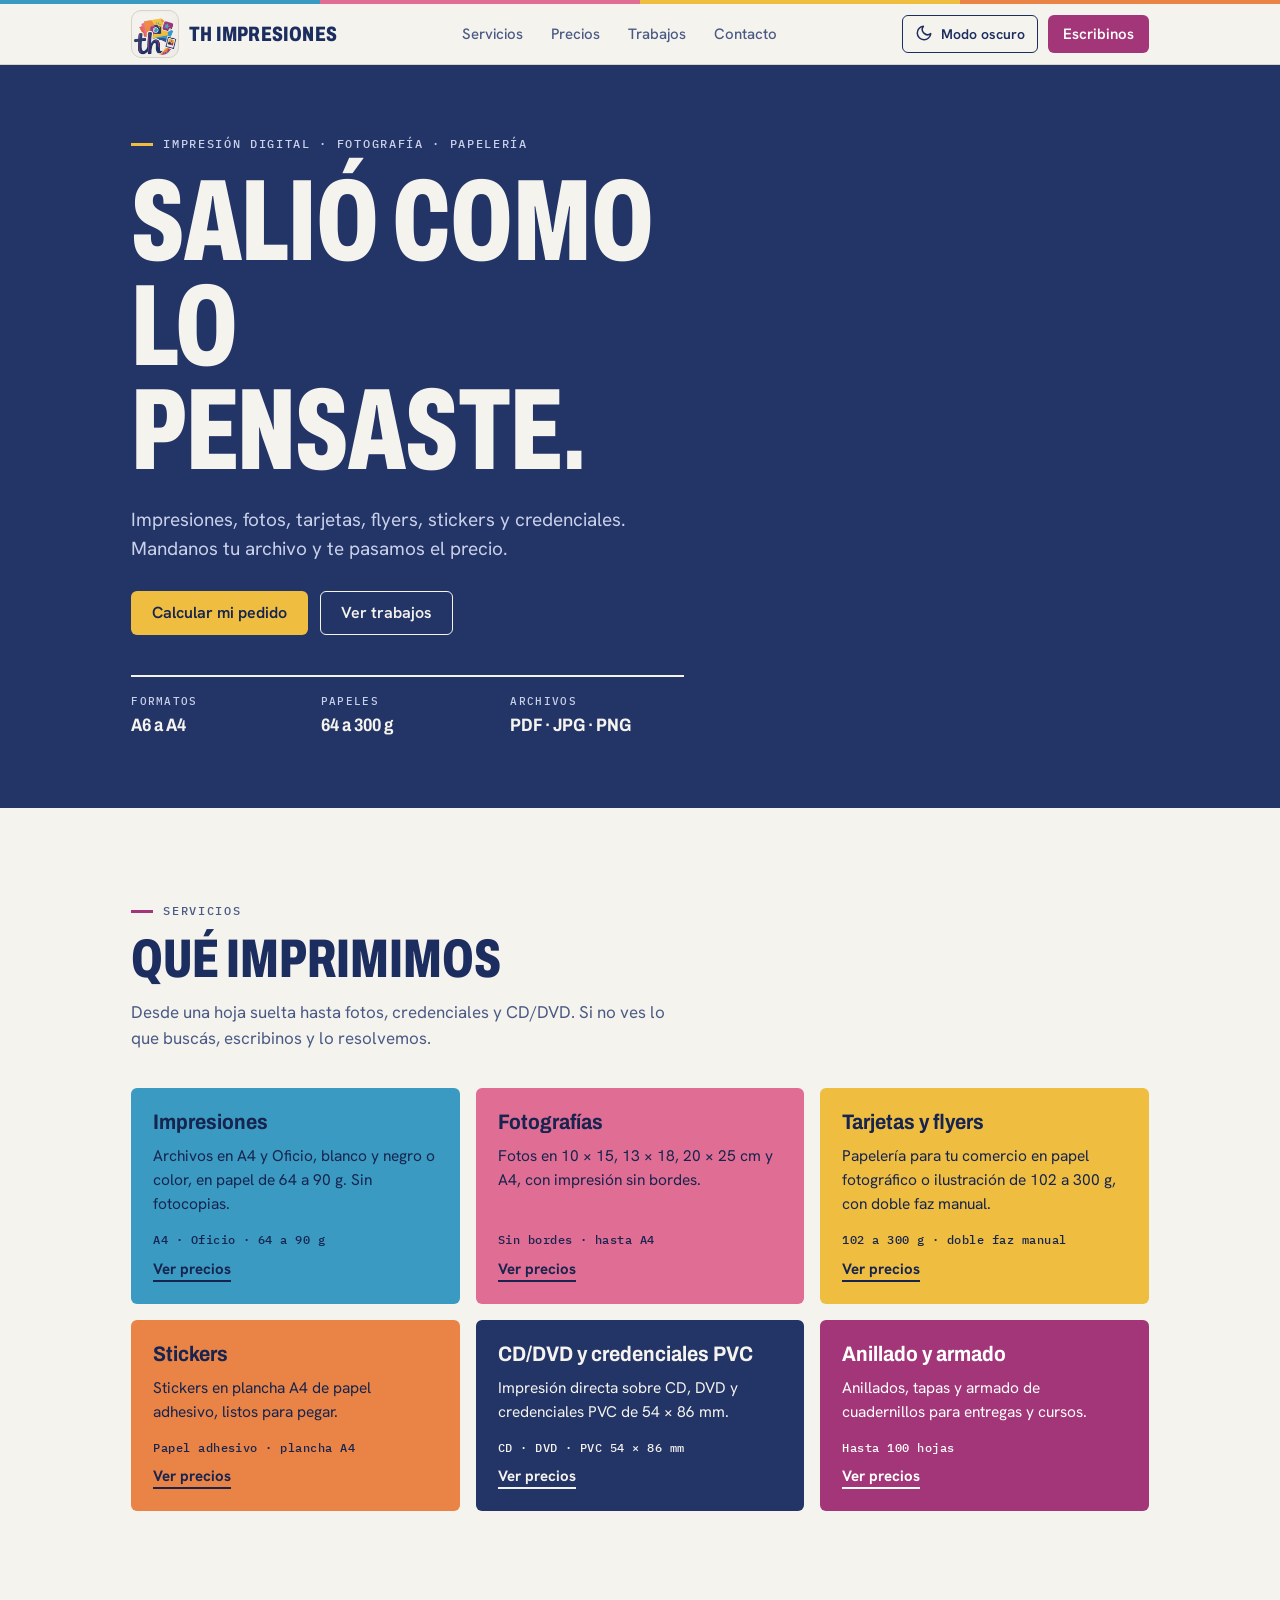
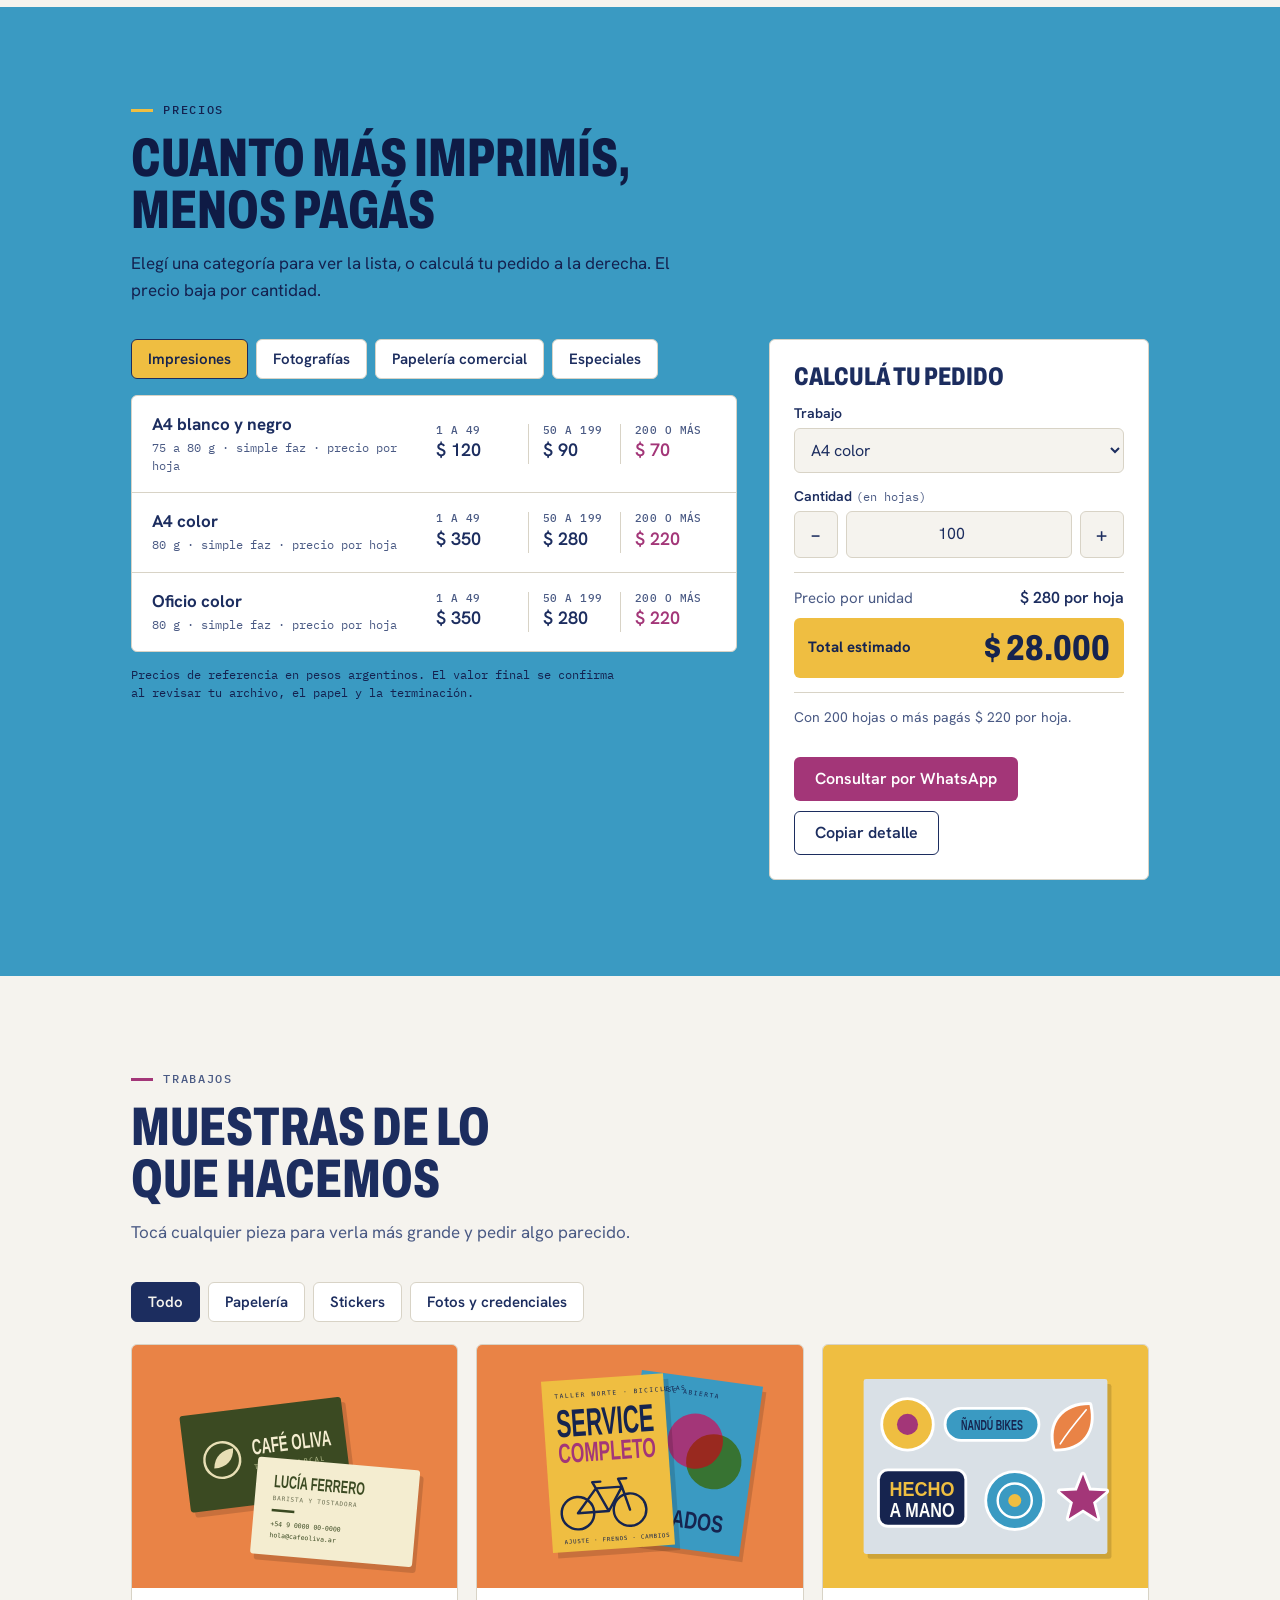
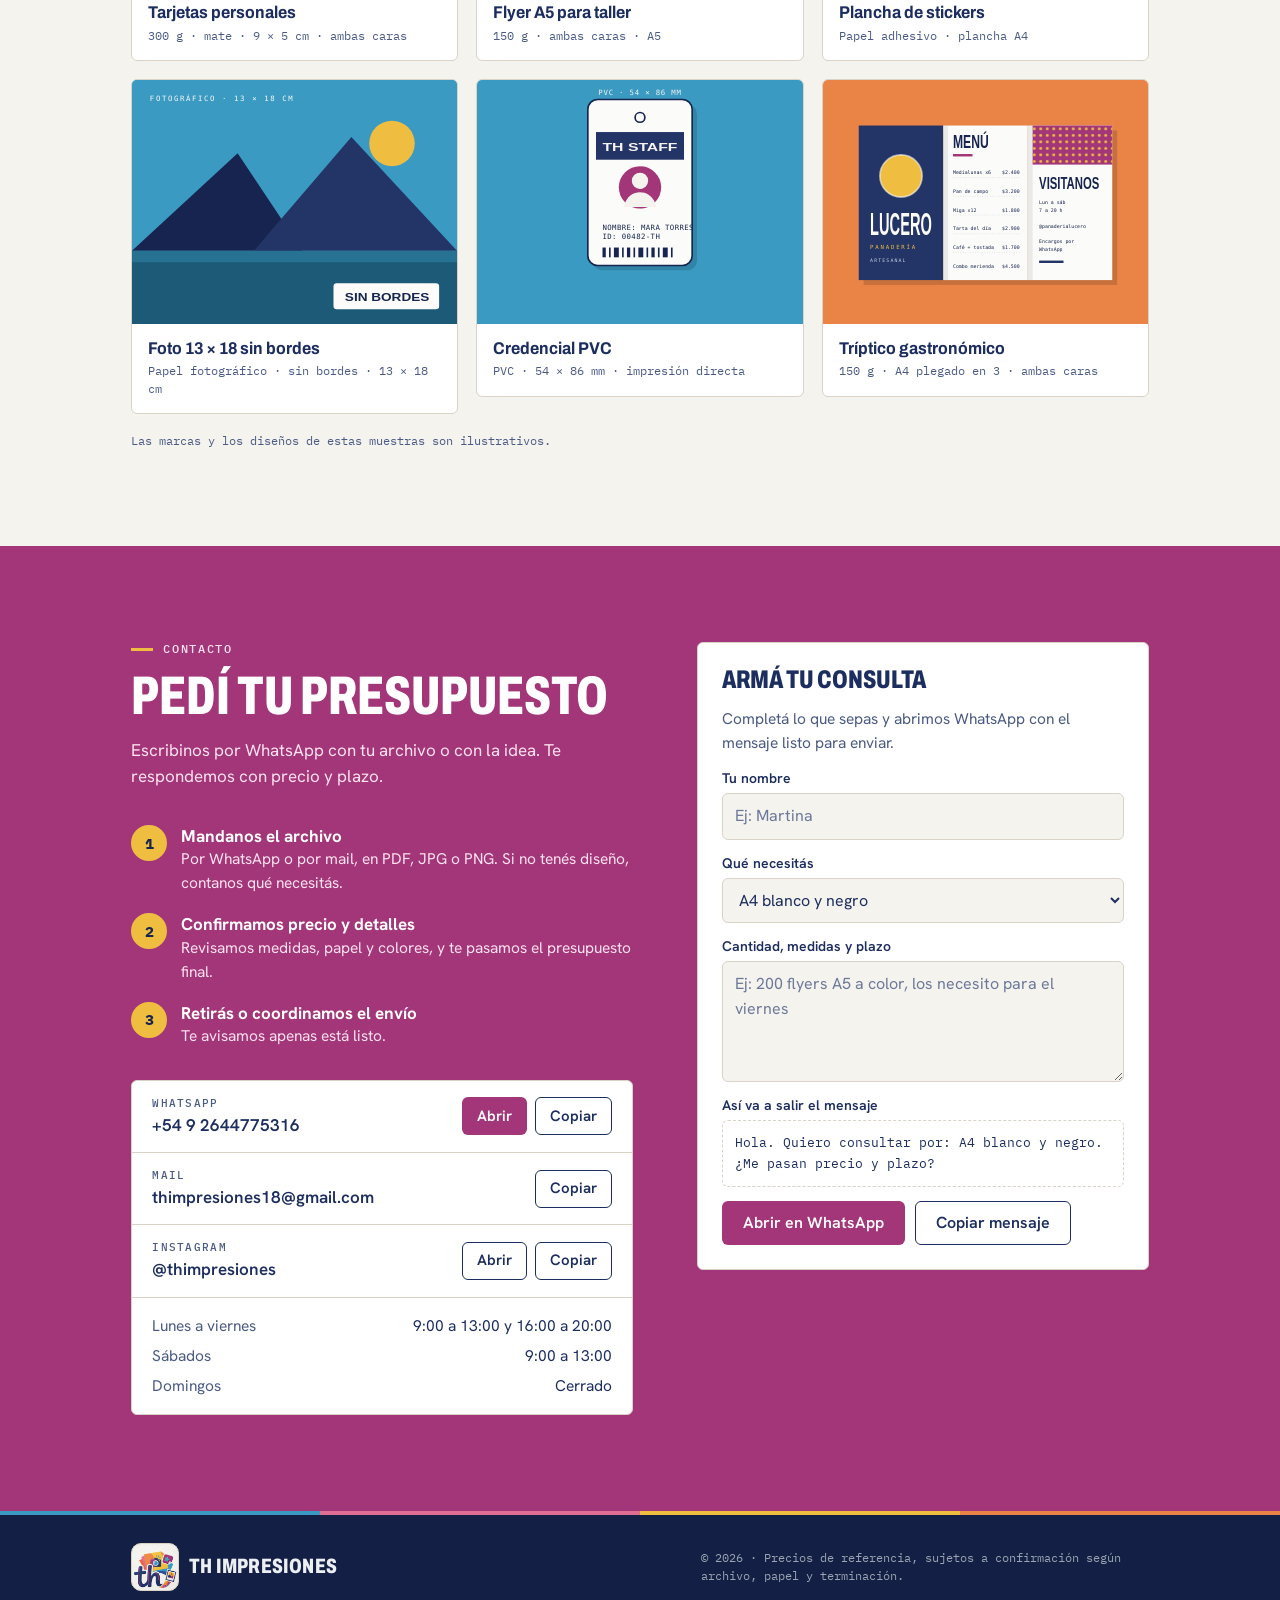
==== th-impresiones/public/index.html @ 16a9bf20 "ahora se puede agregar varias imagenes en una pantalla. Tambien se puede configurar la imagen de la " ====
<!doctype html>
<html>
<head>
<meta charset="utf8">
<meta name="viewport" content="width=device-width,initial-scale=1,viewport-fit=cover">
<title>TH Impresiones</title>
<link rel="icon" href="img/favicon.ico" sizes="any">
<link rel="icon" type="image/png" sizes="32x32" href="img/favicon-32.png">
<link rel="icon" type="image/png" sizes="192x192" href="img/favicon-192.png">
<link rel="apple-touch-icon" href="img/apple-touch-icon.png">
<link rel="preconnect" href="https://fonts.googleapis.com">
<link rel="preconnect" href="https://fonts.gstatic.com" crossorigin>
<link rel="stylesheet" href="https://fonts.googleapis.com/css2?family=Archivo:wdth,wght@62..125,100..900&family=Hanken+Grotesk:wght@400;500;600;700&family=IBM+Plex+Mono:wght@400;500&display=swap">
<link rel="stylesheet" href="css/tokens.css">
<link rel="stylesheet" href="css/base.css">
<link rel="stylesheet" href="css/secciones.css">
</head>
<body>

<div id="aviso-datos" class="aviso-datos" role="alert" hidden>
  No pudimos cargar los datos de la página. Recargá la página o escribinos directamente por
  <a class="js-wa" target="_blank" rel="noopener" href="#contacto">WhatsApp</a>.
</div>

<header class="site-header">
  <div class="cmyk-bar" aria-hidden="true"><i></i><i></i><i></i><i></i></div>
  <div class="wrap head-in">
    <a class="brand" href="#inicio" aria-label="TH Impresiones, inicio">
      <span class="brand-mark" role="img" aria-label="Logo de TH Impresiones"></span>
      <span data-cfg="nombre">TH Impresiones</span>
    </a>
    <nav class="nav" aria-label="Secciones">
      <a href="#servicios">Servicios</a>
      <a href="#precios">Precios</a>
      <a href="#trabajos">Trabajos</a>
      <a href="#contacto">Contacto</a>
    </nav>
    <div class="head-act">
      <button class="tema" type="button" id="tema" aria-label="Cambiar tema"><span id="tema-ico" aria-hidden="true"></span><span class="tema-txt" id="tema-txt"></span></button>
      <a class="btn btn-primary btn-sm js-wa" target="_blank" rel="noopener" href="#contacto">Escribinos</a>
    </div>
  </div>
</header>

<main id="inicio">
  <section class="hero band band-hero">
    <div class="wrap hero-grid">
      <div>
        <p class="eyebrow">Impresión digital · Fotografía · Papelería</p>
        <h1><span>Salió como</span><span>lo pensaste.</span></h1>
        <p class="lead">Impresiones, fotos, tarjetas, flyers, stickers y credenciales. Mandanos tu archivo y te pasamos el precio.</p>
        <div class="cta-row">
          <a class="btn btn-primary" href="#precios">Calcular mi pedido</a>
          <a class="btn btn-ghost" href="#trabajos">Ver trabajos</a>
        </div>
        <dl class="facts">
          <div><dt>Formatos</dt><dd>A6 a A4</dd></div>
          <div><dt>Papeles</dt><dd>64 a 300 g</dd></div>
          <div><dt>Archivos</dt><dd>PDF · JPG · PNG</dd></div>
        </dl>
      </div>

      <figure class="hero-img" id="hero-img" hidden><img alt="" id="hero-img-el"></figure>
    </div>
  </section>

  <section id="servicios" class="sec">
    <div class="wrap">
      <div class="sec-head">
        <p class="eyebrow">Servicios</p>
        <h2>Qué imprimimos</h2>
        <p class="sec-lead">Desde una hoja suelta hasta fotos, credenciales y CD/DVD. Si no ves lo que buscás, escribinos y lo resolvemos.</p>
      </div>
      <ul class="servicios">
        <li class="serv">
          <h3>Impresiones</h3>
          <p>Archivos en A4 y Oficio, blanco y negro o color, en papel de 64 a 90 g. Sin fotocopias.</p>
          <p class="spec">A4 · Oficio · 64 a 90 g</p>
          <a href="#precios" data-cat="oficina">Ver precios</a>
        </li>
        <li class="serv">
          <h3>Fotografías</h3>
          <p>Fotos en 10 × 15, 13 × 18, 20 × 25 cm y A4, con impresión sin bordes.</p>
          <p class="spec">Sin bordes · hasta A4</p>
          <a href="#precios" data-cat="fotos">Ver precios</a>
        </li>
        <li class="serv">
          <h3>Tarjetas y flyers</h3>
          <p>Papelería para tu comercio en papel fotográfico o ilustración de 102 a 300 g, con doble faz manual.</p>
          <p class="spec">102 a 300 g · doble faz manual</p>
          <a href="#precios" data-cat="comercial">Ver precios</a>
        </li>
        <li class="serv">
          <h3>Stickers</h3>
          <p>Stickers en plancha A4 de papel adhesivo, listos para pegar.</p>
          <p class="spec">Papel adhesivo · plancha A4</p>
          <a href="#precios" data-cat="especiales">Ver precios</a>
        </li>
        <li class="serv">
          <h3>CD/DVD y credenciales PVC</h3>
          <p>Impresión directa sobre CD, DVD y credenciales PVC de 54 × 86 mm.</p>
          <p class="spec">CD · DVD · PVC 54 × 86 mm</p>
          <a href="#precios" data-cat="especiales">Ver precios</a>
        </li>
        <li class="serv">
          <h3>Anillado y armado</h3>
          <p>Anillados, tapas y armado de cuadernillos para entregas y cursos.</p>
          <p class="spec">Hasta 100 hojas</p>
          <a href="#precios" data-cat="especiales">Ver precios</a>
        </li>
      </ul>
    </div>
  </section>

  <section id="precios" class="sec band band-cyan">
    <div class="wrap">
      <div class="sec-head">
        <p class="eyebrow">Precios</p>
        <h2>Cuanto más imprimís, menos pagás</h2>
        <p class="sec-lead">Elegí una categoría para ver la lista, o calculá tu pedido a la derecha. El precio baja por cantidad.</p>
      </div>
      <div class="precios-grid">
        <div>
          <div class="tabs" id="tabs" role="group" aria-label="Categorías de precios"></div>
          <ul class="lista" id="lista"></ul>
          <p class="nota">Precios de referencia en pesos argentinos. El valor final se confirma al revisar tu archivo, el papel y la terminación.</p>
        </div>
        <aside class="calc" aria-labelledby="calc-t">
          <h3 id="calc-t">Calculá tu pedido</h3>
          <div class="field">
            <label for="calc-item">Trabajo</label>
            <select id="calc-item"></select>
          </div>
          <div class="field">
            <label for="calc-qty">Cantidad <span class="mono" id="calc-unit"></span></label>
            <div class="qty">
              <button type="button" id="qty-minus" aria-label="Restar uno">−</button>
              <input id="calc-qty" type="number" inputmode="numeric" min="1" max="9999" value="100">
              <button type="button" id="qty-plus" aria-label="Sumar uno">+</button>
            </div>
          </div>
          <dl class="calc-out">
            <div><dt>Precio por unidad</dt><dd id="calc-unitprice"></dd></div>
            <div class="total"><dt>Total estimado</dt><dd id="calc-total"></dd></div>
          </dl>
          <p class="hint" id="calc-hint" aria-live="polite"></p>
          <div class="calc-actions">
            <a class="btn btn-primary" id="calc-wa" target="_blank" rel="noopener" href="#contacto">Consultar por WhatsApp</a>
            <button class="btn btn-ghost" type="button" id="calc-copy">Copiar detalle</button>
          </div>
        </aside>
      </div>
    </div>
  </section>

  <section id="trabajos" class="sec">
    <div class="wrap">
      <div class="sec-head">
        <p class="eyebrow">Trabajos</p>
        <h2>Muestras de lo que hacemos</h2>
        <p class="sec-lead">Tocá cualquier pieza para verla más grande y pedir algo parecido.</p>
      </div>
      <div class="filtros" role="group" aria-label="Filtrar trabajos"></div>

      <ul class="galeria" id="galeria"></ul>
      <p class="muestra-nota">Las marcas y los diseños de estas muestras son ilustrativos.</p>
    </div>
  </section>

  <section id="contacto" class="sec band band-pink">
    <div class="wrap contacto-grid">
      <div>
        <div class="sec-head">
          <p class="eyebrow">Contacto</p>
          <h2>Pedí tu presupuesto</h2>
          <p class="sec-lead">Escribinos por WhatsApp con tu archivo o con la idea. Te respondemos con precio y plazo.</p>
        </div>
        <ol class="pasos">
          <li><div><h3>Mandanos el archivo</h3><p>Por WhatsApp o por mail, en PDF, JPG o PNG. Si no tenés diseño, contanos qué necesitás.</p></div></li>
          <li><div><h3>Confirmamos precio y detalles</h3><p>Revisamos medidas, papel y colores, y te pasamos el presupuesto final.</p></div></li>
          <li><div><h3>Retirás o coordinamos el envío</h3><p>Te avisamos apenas está listo.</p></div></li>
        </ol>
        <div class="ficha">
          <div class="ficha-row">
            <div><p class="ficha-k">WhatsApp</p><p class="ficha-v" id="v-tel" data-cfg="telefono"></p></div>
            <div class="ficha-btns">
              <a class="btn btn-primary btn-sm js-wa" target="_blank" rel="noopener" href="#contacto">Abrir</a>
              <button class="btn btn-ghost btn-sm" type="button" data-copy="v-tel">Copiar</button>
            </div>
          </div>
          <div class="ficha-row">
            <div><p class="ficha-k">Mail</p><p class="ficha-v" id="v-mail" data-cfg="email"></p></div>
            <div class="ficha-btns"><button class="btn btn-ghost btn-sm" type="button" data-copy="v-mail">Copiar</button></div>
          </div>
          <div class="ficha-row">
            <div><p class="ficha-k">Instagram</p><p class="ficha-v" id="v-ig" data-cfg="instagram"></p></div>
            <div class="ficha-btns">
              <a class="btn btn-ghost btn-sm" id="ig-link" target="_blank" rel="noopener" href="https://instagram.com">Abrir</a>
              <button class="btn btn-ghost btn-sm" type="button" data-copy="v-ig">Copiar</button>
            </div>
          </div>
          <dl class="horarios" id="horarios"></dl>
        </div>
      </div>

      <form class="pedido" id="pedido" novalidate>
        <h3>Armá tu consulta</h3>
        <p>Completá lo que sepas y abrimos WhatsApp con el mensaje listo para enviar.</p>
        <div class="field">
          <label for="p-nombre">Tu nombre</label>
          <input id="p-nombre" type="text" autocomplete="name" placeholder="Ej: Martina">
        </div>
        <div class="field">
          <label for="p-trabajo">Qué necesitás</label>
          <select id="p-trabajo"></select>
        </div>
        <div class="field">
          <label for="p-detalle">Cantidad, medidas y plazo</label>
          <textarea id="p-detalle" rows="4" placeholder="Ej: 200 flyers A5 a color, los necesito para el viernes"></textarea>
        </div>
        <div class="field">
          <span class="label">Así va a salir el mensaje</span>
          <div class="preview" id="p-preview" aria-live="polite"></div>
        </div>
        <div class="actions">
          <a class="btn btn-primary" id="p-wa" target="_blank" rel="noopener" href="#contacto">Abrir en WhatsApp</a>
          <button class="btn btn-ghost" type="button" id="p-copy">Copiar mensaje</button>
        </div>
      </form>
    </div>
  </section>
</main>

<footer class="site-foot">
  <div class="cmyk-bar" aria-hidden="true"><i></i><i></i><i></i><i></i></div>
  <div class="wrap foot-in">
    <a class="brand" href="#inicio"><span class="brand-mark" role="img" aria-hidden="true"></span><span data-cfg="nombre">TH Impresiones</span></a>
    <p>© 2026 · Precios de referencia, sujetos a confirmación según archivo, papel y terminación.</p>
  </div>
</footer>

<dialog class="visor" id="visor" aria-labelledby="visor-t">
  <div class="visor-body">
    <div class="visor-art" id="visor-art">
      <img id="visor-img" alt="">
      <button class="visor-nav visor-prev" type="button" id="visor-prev" aria-label="Foto anterior" hidden>‹</button>
      <button class="visor-nav visor-next" type="button" id="visor-next" aria-label="Foto siguiente" hidden>›</button>
      <div class="visor-thumbs" id="visor-thumbs" hidden></div>
    </div>
    <div class="visor-info">
      <button class="visor-x" type="button" id="visor-x" aria-label="Cerrar">×</button>
      <h3 id="visor-t"></h3>
      <p class="spec" id="visor-s"></p>
      <p id="visor-d"></p>
      <a class="btn btn-primary" id="visor-cta" target="_blank" rel="noopener" href="#contacto">Pedir algo parecido</a>
    </div>
  </div>
</dialog>

<script src="js/config.js" defer></script>
<script src="js/precios.js" defer></script>
<script src="js/utils.js" defer></script>
<script src="js/datos.js" defer></script>
<script src="js/calculadora.js" defer></script>
<script src="js/galeria.js" defer></script>
<script src="js/contacto.js" defer></script>
<script src="js/tema.js" defer></script>
<script src="js/main.js" defer></script>

</body>
</html>
---- th-impresiones/public/css/tokens.css ----
/* Tokens: colores, tipografías y radios de la marca. Define el tema claro (por defecto),
   el tema oscuro (por preferencia del sistema o por data-theme="dark") y el tema claro forzado
   (data-theme="light"). Todo color usado en los demás archivos CSS sale de estas variables. */
:root{
  --bg:#F5F3EE;
  --surface:#FFFFFF;
  --surface-2:#EAE6DC;
  --fg:#1C2D5F;
  --muted:#4A5A84;
  --line:#D8D3C6;
  --accent:#A33678;
  --on-accent:#FFFFFF;
  --ink:#16244F;
  --hero-bg:#233466; --hero-fg:#F5F3EE; --hero-muted:#C9D0EA; --hero-line:#EFBE41;
  --cyan-bg:#3A9AC2; --cyan-fg:#0F1B45; --cyan-muted:#14214F; --cyan-line:#EFBE41;
  --pink-bg:#A33678; --pink-fg:#FFFFFF; --pink-muted:#FFE3F0; --pink-line:#EFBE41;
  --foot-bg:#141F45;
  --c:#3A9AC2;
  --m:#E06D93;
  --y:#EFBE41;
  --o:#E98346;
  --paper:#FBFBF9;
  --display:"Archivo","Arial Narrow",Impact,sans-serif;
  --body:"Hanken Grotesk",system-ui,-apple-system,"Segoe UI",sans-serif;
  --mono:"IBM Plex Mono",ui-monospace,Menlo,Consolas,monospace;
  --radius:6px;
}
@media (prefers-color-scheme: dark){
  :root:not([data-theme="light"]){
    --bg:#101733; --surface:#18214A; --surface-2:#222C5C; --fg:#F5F3EE; --muted:#A9B3D6;
    --line:#2D386B; --accent:#E06D93; --on-accent:#16244F; color-scheme:dark;
    --hero-bg:#233466; --hero-fg:#F5F3EE; --hero-muted:#C9D0EA; --hero-line:#EFBE41;
    --cyan-bg:#1D5A78; --cyan-fg:#F5F3EE; --cyan-muted:#D3ECF7; --cyan-line:#EFBE41;
    --pink-bg:#6E2152; --pink-fg:#F5F3EE; --pink-muted:#F6D5E6; --pink-line:#EFBE41;
    --foot-bg:#0A0F25;
  }
}
:root[data-theme="dark"]{
  --bg:#101733; --surface:#18214A; --surface-2:#222C5C; --fg:#F5F3EE; --muted:#A9B3D6;
  --line:#2D386B; --accent:#E06D93; --on-accent:#16244F; color-scheme:dark;
  --hero-bg:#233466; --hero-fg:#F5F3EE; --hero-muted:#C9D0EA; --hero-line:#EFBE41;
  --cyan-bg:#1D5A78; --cyan-fg:#F5F3EE; --cyan-muted:#D3ECF7; --cyan-line:#EFBE41;
  --pink-bg:#6E2152; --pink-fg:#F5F3EE; --pink-muted:#F6D5E6; --pink-line:#EFBE41;
  --foot-bg:#0A0F25;
}
---- th-impresiones/public/css/base.css ----
/* Base: reset, tipografía general, botones, campos de formulario, barra CMYK,
   encabezado, nav, marca y pie de página. Usa solo variables de tokens.css. */

/* Reset mínimo de arranque (antes era un <style> suelto en el <head>) */
:root{color-scheme:light;box-sizing:border-box;padding-top:env(safe-area-inset-top,0px);padding-bottom:env(safe-area-inset-bottom,0px)}
html{scroll-padding-top:env(safe-area-inset-top,0px)}
body{margin:0;padding:0;font:14px -apple-system,BlinkMacSystemFont,sans-serif;background:#faf9f5;color:#141413}
img{max-width:100%}
[hidden]:not([hidden=until-found i]){display:none!important}

*,*::before,*::after{box-sizing:border-box}
html{scroll-behavior:smooth}
body{background:var(--bg);color:var(--fg);font:400 1rem/1.55 var(--body);-webkit-font-smoothing:antialiased}
h1,h2,h3,p,ul,ol,dl,dd{margin:0}
ul,ol{padding:0;list-style:none}
a{color:inherit}
:focus-visible{outline:2px solid var(--accent);outline-offset:2px}
.mono{font-family:var(--mono)}
.wrap{width:100%;max-width:1120px;margin-inline:auto;padding-inline:max(16px,4vw)}

/* Texto dentro de las piezas dibujadas (SVG de muestra) */
.sd{font-family:var(--display);font-weight:800;font-stretch:62%}
.sm{font-family:var(--mono);font-weight:500}
.st{font-family:var(--mono);fill:#16244F;font-size:9px;letter-spacing:.08em}
.shadow{fill:#000;opacity:.14}

/* Barra CMYK + encabezado */
.cmyk-bar{display:grid;grid-template-columns:repeat(4,1fr);height:4px}
.cmyk-bar i:nth-child(1){background:var(--c)}
.cmyk-bar i:nth-child(2){background:var(--m)}
.cmyk-bar i:nth-child(3){background:var(--y)}
.cmyk-bar i:nth-child(4){background:var(--o)}
.site-header{position:sticky;top:env(safe-area-inset-top,0px);z-index:20;
  background:var(--bg);border-bottom:1px solid var(--line)}
.head-act{display:flex;align-items:center;gap:10px}
.tema{display:inline-flex;align-items:center;gap:8px;min-height:38px;padding:0 12px;cursor:pointer;
  border:1.5px solid var(--fg);border-radius:var(--radius);background:transparent;color:var(--fg);
  font:600 .875rem/1 var(--body)}
.tema:hover{background:var(--fg);color:var(--bg)}
.tema svg{width:18px;height:18px;flex:none}
.tema-txt{display:none}
@media(min-width:520px){.tema-txt{display:inline}}

/* Bandas de color planas */
.band{background:var(--band-bg);color:var(--band-fg)}
.band-hero{--band-bg:var(--hero-bg);--band-fg:var(--hero-fg);--band-muted:var(--hero-muted);--band-line:var(--hero-line)}
.band-cyan{--band-bg:var(--cyan-bg);--band-fg:var(--cyan-fg);--band-muted:var(--cyan-muted);--band-line:var(--cyan-line)}
.band-pink{--band-bg:var(--pink-bg);--band-fg:var(--pink-fg);--band-muted:var(--pink-muted);--band-line:var(--pink-line)}
.lista,.calc,.ficha,.pedido{color:var(--fg)}
.head-in{display:flex;align-items:center;justify-content:space-between;gap:16px;min-height:60px}
.brand{display:flex;align-items:center;gap:10px;text-decoration:none;
  font:800 1.3rem/1 var(--display);font-stretch:72%;letter-spacing:.01em;text-transform:uppercase}
.brand-mark{width:48px;height:48px;flex:none;border-radius:10px;border:1px solid var(--line);
  background:#F0EFEA url("../img/logo-th.jpg") center/cover no-repeat}
.nav{display:none;gap:28px}
.nav a{text-decoration:none;font:500 .9375rem var(--body);color:var(--muted);padding-block:8px}
.nav a:hover{color:var(--fg)}
@media(min-width:760px){.nav{display:flex}}

/* Botones */
.btn{display:inline-flex;align-items:center;justify-content:center;gap:8px;min-height:44px;padding:0 20px;
  border-radius:var(--radius);border:1.5px solid transparent;text-decoration:none;cursor:pointer;
  font:600 1rem/1 var(--body);transition:background .15s,color .15s,filter .15s}
.btn-primary{background:var(--accent);color:var(--on-accent)}
.btn-primary:hover{filter:brightness(1.08)}
.btn-ghost{background:transparent;color:var(--fg);border-color:var(--fg)}
.btn-ghost:hover{background:var(--fg);color:var(--bg)}
.btn-sm{min-height:38px;padding:0 14px;font-size:.9375rem}
.hero .btn-primary{background:var(--y);color:var(--ink)}
.hero .btn-ghost{color:var(--band-fg);border-color:var(--band-fg)}
.hero .btn-ghost:hover{background:var(--band-fg);color:var(--band-bg)}

/* Formularios genéricos */
.field{display:grid;gap:6px;min-width:0}
label,.label{font:600 .875rem/1.3 var(--body)}
label .mono{font-weight:400;font-size:.75rem;color:var(--muted)}
input,select,textarea{width:100%;min-width:0;min-height:44px;padding:10px 12px;border:1px solid var(--line);
  border-radius:var(--radius);background:var(--surface);color:var(--fg);font:inherit}
textarea{resize:vertical;min-height:96px}
input::placeholder,textarea::placeholder{color:var(--muted);opacity:.8}

/* Pie */
.foot-in{display:flex;flex-wrap:wrap;gap:12px 32px;align-items:center;justify-content:space-between;padding-block:28px}
.foot-in p{font:400 .75rem/1.5 var(--mono);color:var(--muted);max-width:64ch}
.site-foot{background:var(--foot-bg);color:#ECEFF2}
.site-foot .foot-in p{color:#9AA5B1}

/* Aviso que se muestra si no se pudo cargar data/datos.json */
.aviso-datos{background:var(--accent);color:var(--on-accent);text-align:center;
  padding:12px 16px;font:600 .9375rem/1.4 var(--body)}
.aviso-datos a{text-decoration:underline}

@media(prefers-reduced-motion:reduce){
  html{scroll-behavior:auto}
  *,*::before,*::after{animation:none!important;transition:none!important}
}
---- th-impresiones/public/css/secciones.css ----
/* Secciones de contenido: hero (con la hoja de prueba de color), servicios, precios y
   calculadora, galería de trabajos y visor ampliado, contacto y formulario de pedido. */

/* Hero */
.hero{padding-block:clamp(28px,6vw,72px)}
.hero-grid{display:grid;gap:40px;align-items:center}
@media(min-width:860px){.hero-grid{grid-template-columns:minmax(0,1.15fr) minmax(0,.85fr);gap:56px}}
.eyebrow{font:500 .75rem/1.2 var(--mono);letter-spacing:.14em;text-transform:uppercase;color:var(--band-muted,var(--muted));
  display:flex;align-items:center;gap:10px}
.eyebrow::before{content:"";width:22px;height:3px;background:var(--band-line,var(--accent));flex:none}
.hero h1{margin-top:18px;font:800 clamp(3.4rem,12vw,7.25rem)/.9 var(--display);font-stretch:62%;
  text-transform:uppercase;letter-spacing:-.005em}
.hero h1 span{display:block}
.lead{margin-top:22px;max-width:46ch;font-size:1.1875rem;color:var(--band-muted,var(--muted))}
.cta-row{margin-top:28px;display:flex;flex-wrap:wrap;gap:12px}
.facts{margin-top:40px;display:grid;grid-template-columns:repeat(3,minmax(0,1fr));gap:16px;
  border-top:2px solid var(--band-fg,var(--line));padding-top:18px}
.facts dt{font:500 .6875rem/1.2 var(--mono);letter-spacing:.12em;text-transform:uppercase;color:var(--band-muted,var(--muted))}
.facts dd{margin-top:6px;font:700 1.125rem/1.2 var(--display);font-stretch:85%}
.hero-img{width:100%;max-width:460px;margin:0 auto}
.hero-img[hidden]{display:none}
.hero-img img{display:block;width:100%;height:auto;max-height:520px;object-fit:cover;border-radius:var(--radius);isolation:isolate}

/* Secciones (encabezado común) */
.sec{padding-block:clamp(56px,8vw,96px)}
.sec-alt{background:var(--surface);border-block:1px solid var(--line)}
.sec-head{display:grid;gap:14px;margin-bottom:36px;max-width:60ch}
.sec h2{font:800 clamp(2.1rem,5.5vw,3.4rem)/.96 var(--display);font-stretch:68%;text-transform:uppercase;
  text-wrap:balance;color:var(--band-fg,var(--fg))}
.sec-lead{color:var(--band-muted,var(--muted));font-size:1.0625rem}
[id]{scroll-margin-top:76px}

/* Servicios */
.servicios{display:grid;gap:16px;grid-template-columns:repeat(auto-fill,minmax(min(100%,300px),1fr))}
.serv{display:flex;flex-direction:column;gap:10px;padding:22px;color:var(--sv-fg,var(--ink));
  border-radius:var(--radius);transition:transform .15s}
.serv:hover{transform:translateY(-3px)}
.serv:nth-child(1){background:#3A9AC2}
.serv:nth-child(2){background:#E06D93}
.serv:nth-child(3){background:#EFBE41}
.serv:nth-child(4){background:#E98346}
.serv:nth-child(5){background:#233466;--sv-fg:#F5F3EE}
.serv:nth-child(6){background:#A33678;--sv-fg:#FFFFFF}
.serv h3{font:700 1.3125rem/1.15 var(--display);font-stretch:90%}
.serv p{font-size:.9688rem}
.serv .spec{margin-top:auto;padding-top:6px;font:500 .75rem/1.4 var(--mono);letter-spacing:.04em}
.serv a{font:700 .9375rem var(--body);text-decoration:none;color:inherit;border-bottom:2px solid currentColor;align-self:flex-start;padding-bottom:1px}
.serv a:hover{border-bottom-style:dashed}

/* Precios */
.precios-grid{display:grid;gap:32px;align-items:start}
@media(min-width:980px){.precios-grid{grid-template-columns:minmax(0,1fr) 380px}.calc{position:sticky;top:84px}}
.tabs{display:flex;flex-wrap:wrap;gap:8px;margin-bottom:16px}
.tab{min-height:40px;padding:0 16px;border:1.5px solid var(--line);border-radius:var(--radius);
  background:var(--surface);color:var(--fg);font:600 .9375rem var(--body);cursor:pointer}
.tab:hover{border-color:var(--fg)}
.tab[aria-pressed="true"]{background:var(--tab-c,var(--fg));color:var(--tab-c-fg,var(--bg));border-color:var(--fg)}
.lista{background:var(--surface);border:1px solid var(--line);border-radius:var(--radius)}
.row{display:grid;grid-template-columns:minmax(0,1fr) auto;gap:12px 24px;align-items:center;
  padding:18px 20px;border-bottom:1px solid var(--line)}
.row:last-child{border-bottom:0}
.row h3{font:700 1.0625rem/1.25 var(--body)}
.row .spec{margin-top:4px;font:400 .75rem/1.45 var(--mono);color:var(--muted)}
.tiers{display:flex}
.tier{min-width:92px;padding:0 14px;border-left:1px solid var(--line)}
.tier:first-child{padding-left:0;border-left:0}
.tier .q{display:block;font:500 .6563rem/1.3 var(--mono);letter-spacing:.04em;text-transform:uppercase;color:var(--muted)}
.tier strong{font:600 1.125rem/1.4 var(--body);font-variant-numeric:tabular-nums}
.tier:last-child strong{color:var(--accent)}
@media(max-width:700px){.row{grid-template-columns:minmax(0,1fr)}.tier{min-width:0;flex:1}}
.nota{margin-top:14px;font:400 .75rem/1.5 var(--mono);color:var(--band-muted,var(--muted));max-width:70ch}

.calc{background:var(--surface);border:1px solid var(--line);border-radius:var(--radius);padding:24px;display:grid;gap:14px}
.calc input,.calc select{background:var(--bg)}
.calc h3,.pedido h3{font:800 1.6rem/1 var(--display);font-stretch:72%;text-transform:uppercase}
.qty{display:grid;grid-template-columns:44px minmax(0,1fr) 44px;gap:8px}
.qty button{min-height:44px;border:1px solid var(--line);border-radius:var(--radius);background:var(--bg);
  color:var(--fg);font:500 1.25rem/1 var(--body);cursor:pointer}
.qty button:hover{border-color:var(--fg)}
.qty input{text-align:center;font-variant-numeric:tabular-nums}
.calc-out{display:grid;gap:8px;padding-block:14px;border-block:1px solid var(--line)}
.calc-out div{display:flex;justify-content:space-between;align-items:baseline;gap:12px}
.calc-out dt{font-size:.9375rem;color:var(--muted)}
.calc-out dd{font:600 1rem var(--body);font-variant-numeric:tabular-nums}
.calc-out .total{align-items:center;background:var(--y);padding:12px 14px;border-radius:var(--radius)}
.calc-out .total dt{color:var(--ink);font-weight:700}
.calc-out .total dd{font:800 2.25rem/1 var(--display);font-stretch:80%;color:var(--ink)}
.hint{font-size:.875rem;color:var(--muted);min-height:2.6em}
.calc-actions,.actions{display:flex;flex-wrap:wrap;gap:10px}

/* Trabajos */
.filtros{display:flex;flex-wrap:wrap;gap:8px;margin-bottom:22px}
.galeria{display:grid;gap:18px;grid-template-columns:repeat(auto-fill,minmax(min(100%,300px),1fr))}
.work{display:block;width:100%;padding:0;text-align:left;background:var(--surface);color:var(--fg);
  border:1px solid var(--line);border-radius:var(--radius);overflow:hidden;cursor:pointer;font:inherit;
  transition:border-color .15s,transform .15s}
.work:hover{border-color:var(--fg);transform:translateY(-2px)}
.work-art{display:block;aspect-ratio:4/3;background:var(--surface-2)}
.work-art img{display:block;width:100%;height:100%;object-fit:cover;isolation:isolate}
.work-cap{display:grid;gap:3px;padding:14px 16px 16px}
.work-name{font:700 1.0625rem/1.25 var(--display);font-stretch:92%}
.work-spec{font:400 .75rem/1.45 var(--mono);color:var(--muted)}
.muestra-nota{margin-top:18px;font:400 .75rem/1.5 var(--mono);color:var(--muted)}

dialog.visor{width:calc(100% - 32px);max-width:880px;padding:0;border:1px solid var(--line);
  border-radius:var(--radius);background:var(--surface);color:var(--fg)}
dialog.visor::backdrop{background:rgba(8,10,13,.68)}
.visor-body{display:grid;gap:0}
@media(min-width:760px){.visor-body{grid-template-columns:minmax(0,1.5fr) minmax(0,1fr)}}
.visor-art{background:var(--surface-2);aspect-ratio:4/3;position:relative;overflow:hidden}
.visor-nav{position:absolute;top:50%;transform:translateY(-50%);width:40px;height:40px;border:1px solid var(--line);
  border-radius:999px;background:var(--surface);color:var(--fg);font:500 1.5rem/1 var(--body);cursor:pointer}
.visor-nav[hidden],.visor-thumbs[hidden]{display:none}
.visor-nav:hover{border-color:var(--fg)}
.visor-prev{left:10px}
.visor-next{right:10px}
.visor-thumbs{position:absolute;left:0;right:0;bottom:0;display:flex;gap:6px;justify-content:center;padding:8px;
  background:linear-gradient(transparent,rgba(8,10,13,.55))}
.visor-thumbs button{width:44px;height:34px;padding:0;border:2px solid transparent;border-radius:4px;overflow:hidden;
  cursor:pointer;opacity:.75;background:none}
.visor-thumbs button[aria-current="true"]{border-color:#fff;opacity:1}
.visor-thumbs img{width:100%;height:100%;object-fit:cover;display:block}
.visor-art img{display:block;width:100%;height:100%;object-fit:cover;isolation:isolate}
.visor-info{display:grid;gap:12px;align-content:start;padding:24px;position:relative}
.visor-info h3{font:800 1.75rem/1 var(--display);font-stretch:72%;text-transform:uppercase;padding-right:44px}
.visor-info .spec{font:400 .8125rem/1.45 var(--mono);color:var(--muted)}
.visor-info p{color:var(--muted)}
.visor-x{position:absolute;top:12px;right:12px;width:40px;height:40px;border:1px solid var(--line);
  border-radius:var(--radius);background:var(--surface);color:var(--fg);font:500 1.25rem/1 var(--body);cursor:pointer}
.visor-x:hover{border-color:var(--fg)}

/* Contacto */
.contacto-grid{display:grid;gap:48px;align-items:start}
@media(min-width:900px){.contacto-grid{grid-template-columns:minmax(0,1fr) minmax(0,.9fr);gap:64px}}
.pasos{display:grid;gap:18px;margin-bottom:32px;counter-reset:paso}
.pasos li{display:grid;grid-template-columns:36px minmax(0,1fr);gap:14px;counter-increment:paso}
.pasos li::before{content:counter(paso);width:36px;height:36px;display:grid;place-items:center;
  background:var(--y);color:var(--ink);border-radius:50%;font:700 .9375rem var(--mono)}
.pasos h3{font:700 1.0625rem/1.3 var(--body);color:var(--band-fg,var(--fg))}
.pasos p{color:var(--band-muted,var(--muted));font-size:.9688rem}
.ficha{background:var(--surface);border:1px solid var(--line);border-radius:var(--radius)}
.ficha-row{display:flex;align-items:center;justify-content:space-between;gap:12px;flex-wrap:wrap;
  padding:16px 20px;border-bottom:1px solid var(--line)}
.ficha-k{font:500 .6875rem/1.2 var(--mono);letter-spacing:.12em;text-transform:uppercase;color:var(--muted)}
.ficha-v{margin-top:4px;font:600 1.0625rem/1.3 var(--body);overflow-wrap:anywhere}
.ficha-row>div:first-child{min-width:0}
.ficha-btns{display:flex;gap:8px;flex-wrap:wrap}
.horarios{padding:16px 20px;display:grid;gap:6px}
.horarios div{display:flex;justify-content:space-between;gap:16px;font-size:.9688rem}
.horarios dt{color:var(--muted)}
.horarios dd{font-variant-numeric:tabular-nums;text-align:right}
.pedido{background:var(--surface);border:1px solid var(--line);border-radius:var(--radius);padding:24px;display:grid;gap:14px}
.pedido>p{color:var(--muted);font-size:.9688rem}
.pedido input,.pedido select,.pedido textarea{background:var(--bg)}
.preview{padding:12px;border:1px dashed var(--line);border-radius:var(--radius);font:400 .8125rem/1.55 var(--mono);
  color:var(--fg);overflow-wrap:anywhere;white-space:pre-wrap}
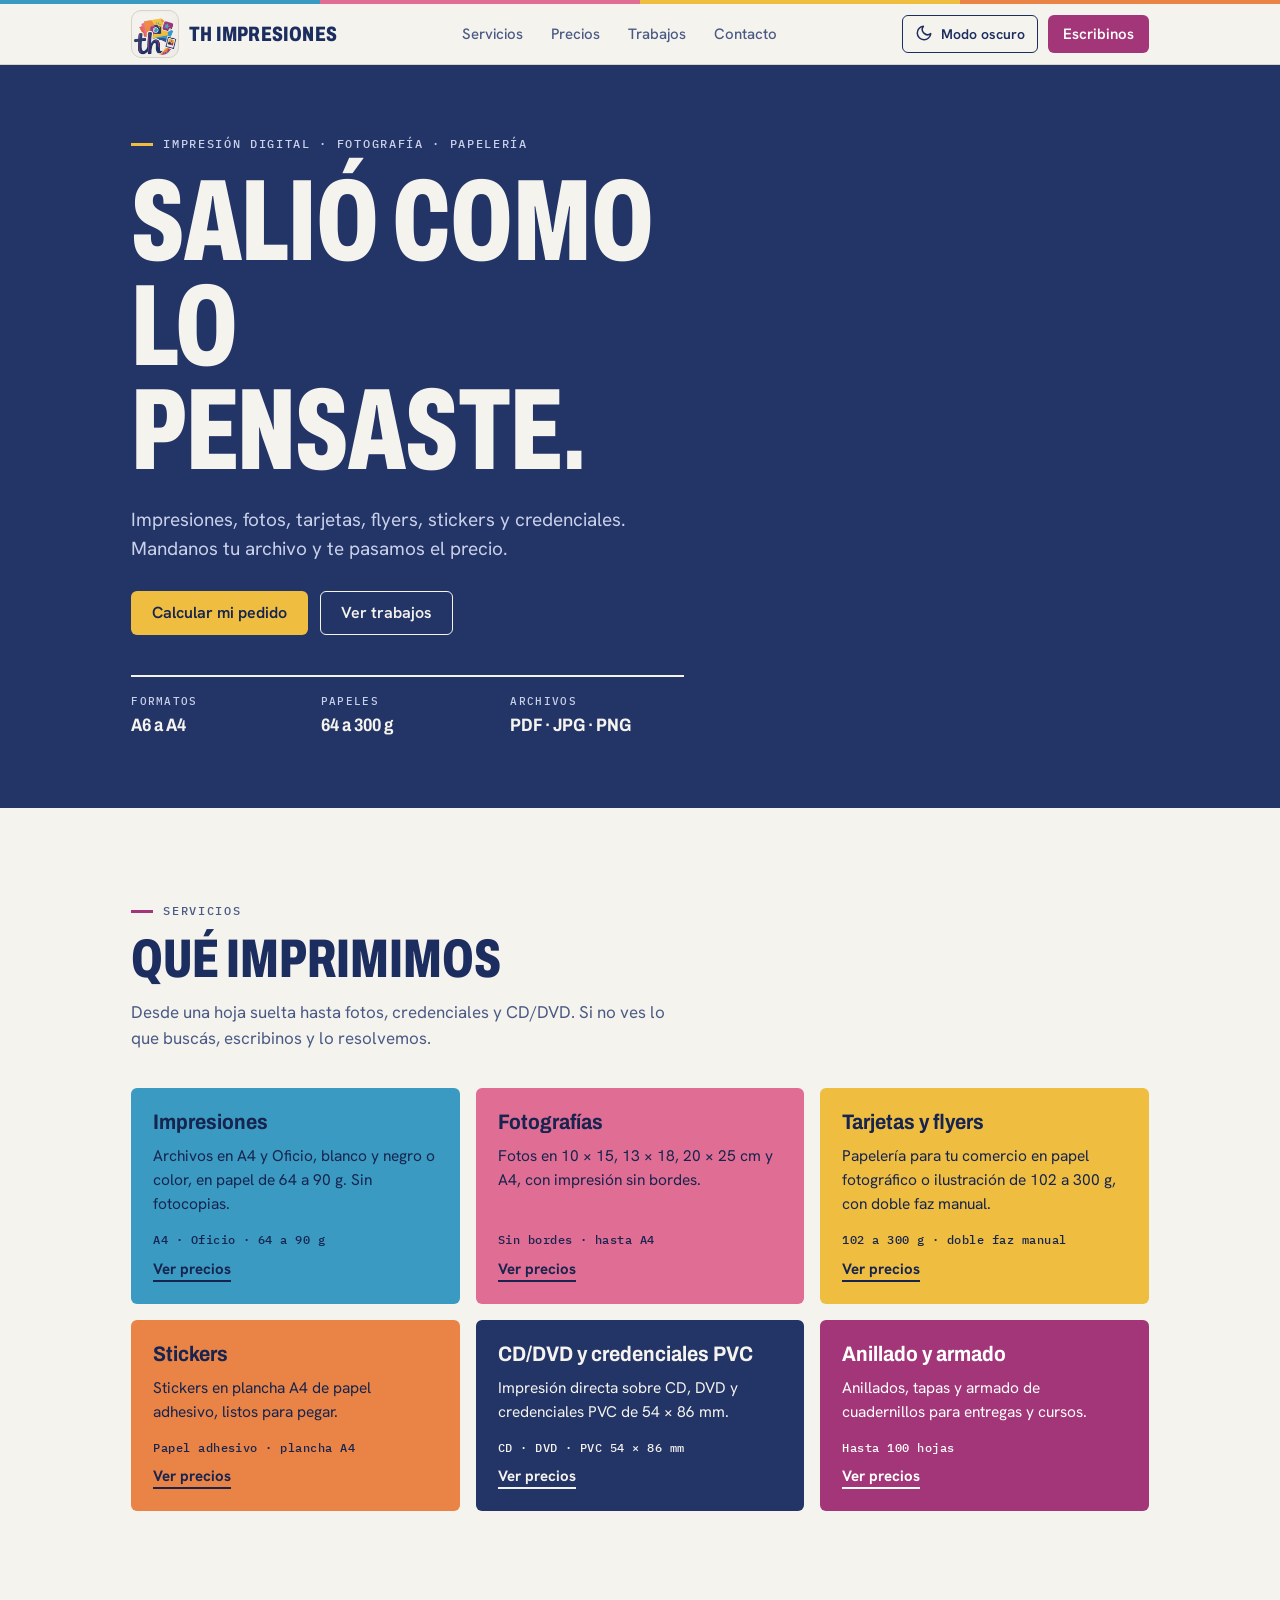
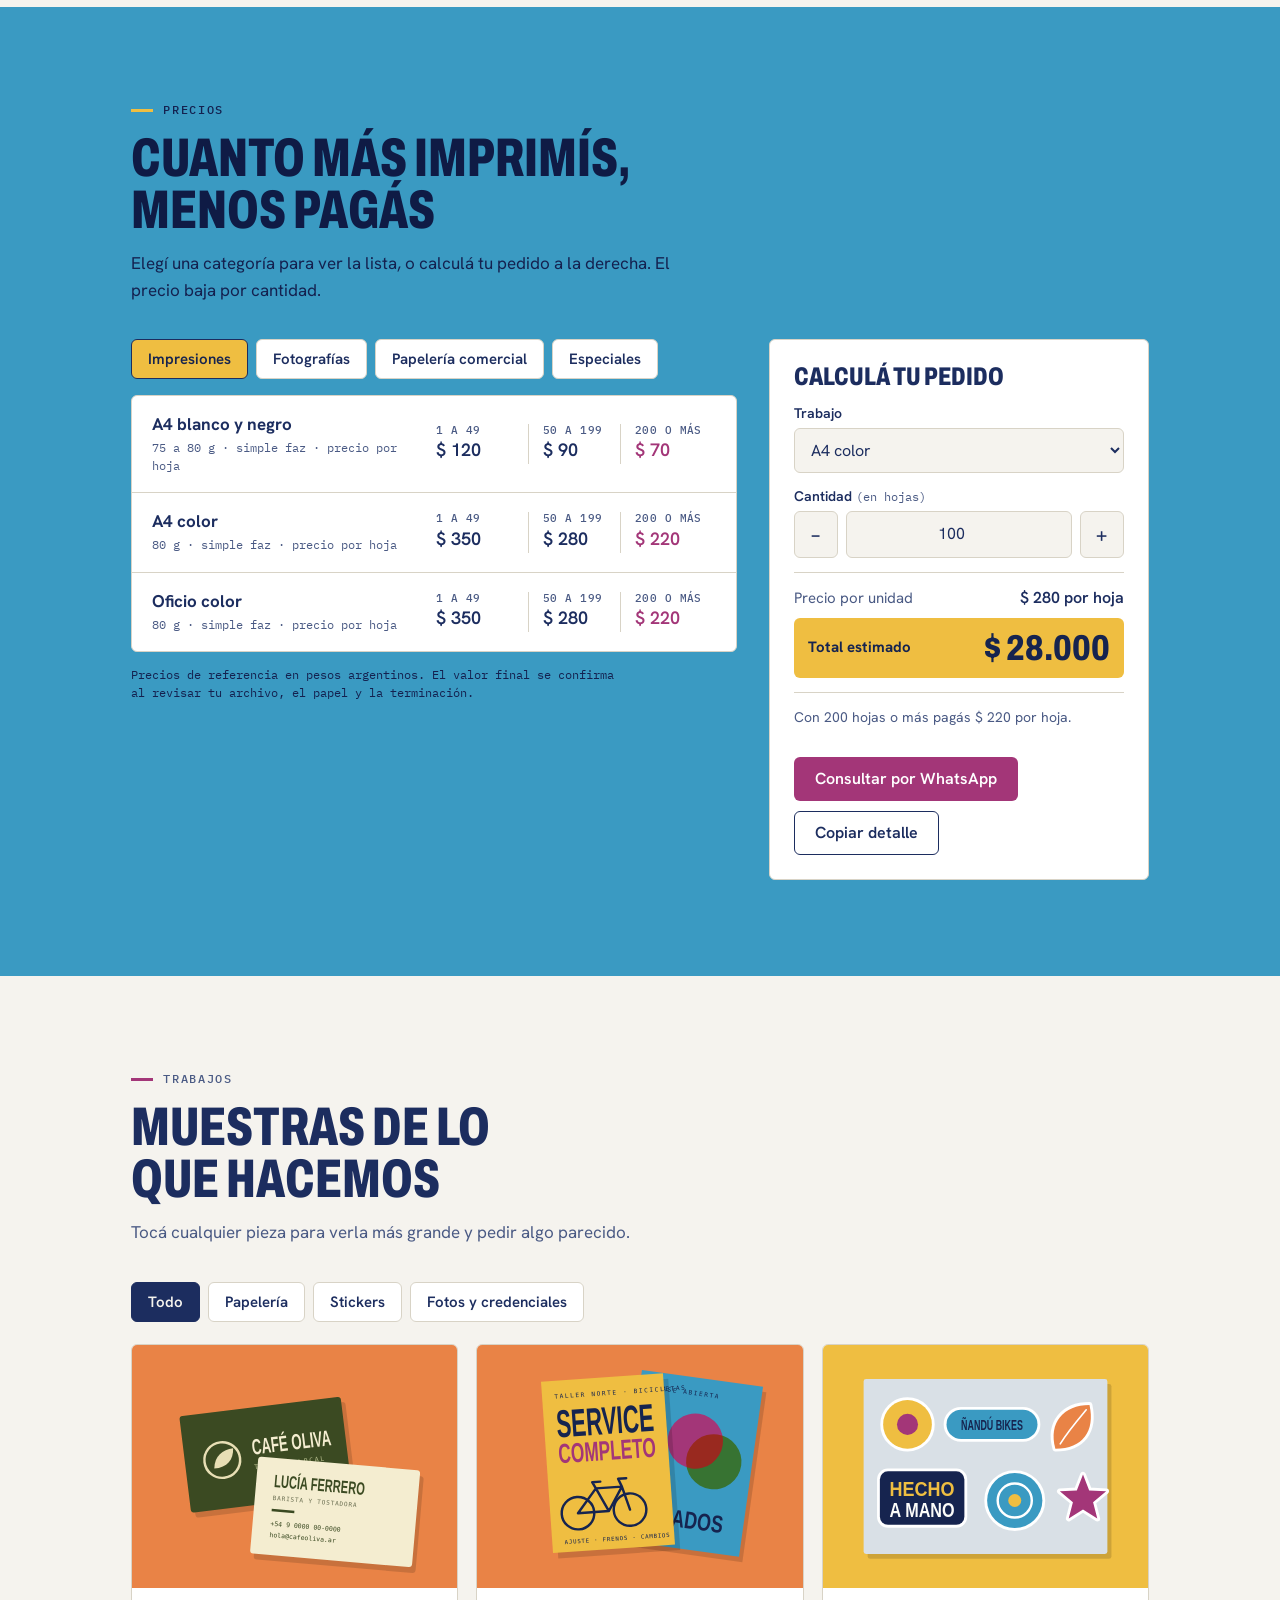
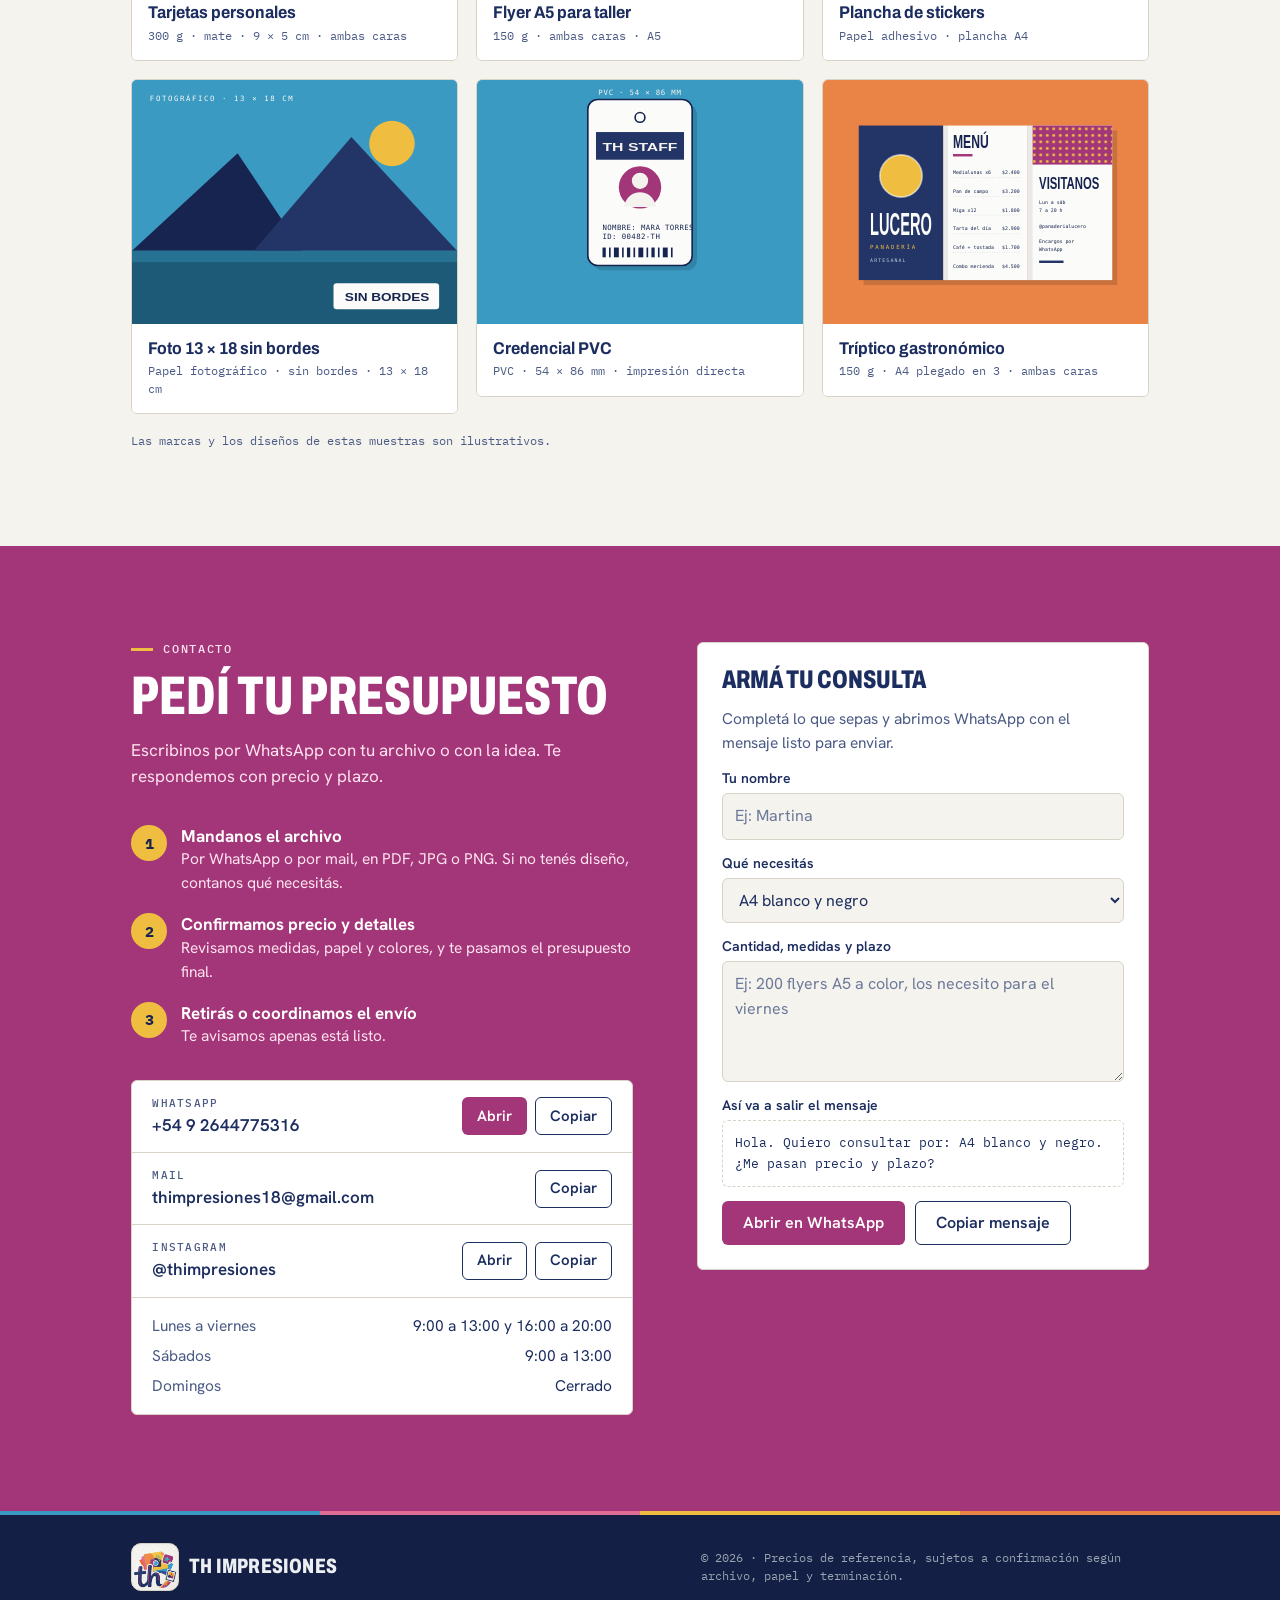
==== commit faae32e2: "añado carrusel en trabajos" ====
--- a/th-impresiones/public/index.html
+++ b/th-impresiones/public/index.html
@@ -11,9 +11,9 @@
 <link rel="preconnect" href="https://fonts.googleapis.com">
 <link rel="preconnect" href="https://fonts.gstatic.com" crossorigin>
 <link rel="stylesheet" href="https://fonts.googleapis.com/css2?family=Archivo:wdth,wght@62..125,100..900&family=Hanken+Grotesk:wght@400;500;600;700&family=IBM+Plex+Mono:wght@400;500&display=swap">
-<link rel="stylesheet" href="css/tokens.css">
-<link rel="stylesheet" href="css/base.css">
-<link rel="stylesheet" href="css/secciones.css">
+<link rel="stylesheet" href="css/tokens.css?v=3">
+<link rel="stylesheet" href="css/base.css?v=3">
+<link rel="stylesheet" href="css/secciones.css?v=3">
 </head>
 <body>
 
@@ -242,10 +242,6 @@
 <dialog class="visor" id="visor" aria-labelledby="visor-t">
   <div class="visor-body">
     <div class="visor-art" id="visor-art">
-      <img id="visor-img" alt="">
-      <button class="visor-nav visor-prev" type="button" id="visor-prev" aria-label="Foto anterior" hidden>‹</button>
-      <button class="visor-nav visor-next" type="button" id="visor-next" aria-label="Foto siguiente" hidden>›</button>
-      <div class="visor-thumbs" id="visor-thumbs" hidden></div>
     </div>
     <div class="visor-info">
       <button class="visor-x" type="button" id="visor-x" aria-label="Cerrar">×</button>
@@ -257,15 +253,15 @@
   </div>
 </dialog>
 
-<script src="js/config.js" defer></script>
-<script src="js/precios.js" defer></script>
-<script src="js/utils.js" defer></script>
-<script src="js/datos.js" defer></script>
-<script src="js/calculadora.js" defer></script>
-<script src="js/galeria.js" defer></script>
-<script src="js/contacto.js" defer></script>
-<script src="js/tema.js" defer></script>
-<script src="js/main.js" defer></script>
+<script src="js/config.js?v=3" defer></script>
+<script src="js/precios.js?v=3" defer></script>
+<script src="js/utils.js?v=3" defer></script>
+<script src="js/datos.js?v=3" defer></script>
+<script src="js/calculadora.js?v=3" defer></script>
+<script src="js/galeria.js?v=3" defer></script>
+<script src="js/contacto.js?v=3" defer></script>
+<script src="js/tema.js?v=3" defer></script>
+<script src="js/main.js?v=3" defer></script>
 
 </body>
 </html>
--- a/th-impresiones/public/css/secciones.css
+++ b/th-impresiones/public/css/secciones.css
@@ -95,7 +95,7 @@
   border:1px solid var(--line);border-radius:var(--radius);overflow:hidden;cursor:pointer;font:inherit;
   transition:border-color .15s,transform .15s}
 .work:hover{border-color:var(--fg);transform:translateY(-2px)}
-.work-art{display:block;aspect-ratio:4/3;background:var(--surface-2)}
+.work-art{display:block;aspect-ratio:4/3;background:var(--surface-2);overflow:hidden}
 .work-art img{display:block;width:100%;height:100%;object-fit:cover;isolation:isolate}
 .work-cap{display:grid;gap:3px;padding:14px 16px 16px}
 .work-name{font:700 1.0625rem/1.25 var(--display);font-stretch:92%}
@@ -108,18 +108,24 @@
 .visor-body{display:grid;gap:0}
 @media(min-width:760px){.visor-body{grid-template-columns:minmax(0,1.5fr) minmax(0,1fr)}}
 .visor-art{background:var(--surface-2);aspect-ratio:4/3;position:relative;overflow:hidden}
-.visor-nav{position:absolute;top:50%;transform:translateY(-50%);width:40px;height:40px;border:1px solid var(--line);
-  border-radius:999px;background:var(--surface);color:var(--fg);font:500 1.5rem/1 var(--body);cursor:pointer}
-.visor-nav[hidden],.visor-thumbs[hidden]{display:none}
-.visor-nav:hover{border-color:var(--fg)}
-.visor-prev{left:10px}
-.visor-next{right:10px}
-.visor-thumbs{position:absolute;left:0;right:0;bottom:0;display:flex;gap:6px;justify-content:center;padding:8px;
-  background:linear-gradient(transparent,rgba(8,10,13,.55))}
-.visor-thumbs button{width:44px;height:34px;padding:0;border:2px solid transparent;border-radius:4px;overflow:hidden;
-  cursor:pointer;opacity:.75;background:none}
-.visor-thumbs button[aria-current="true"]{border-color:#fff;opacity:1}
-.visor-thumbs img{width:100%;height:100%;object-fit:cover;display:block}
+.work-wrap{position:relative;background:var(--surface);border:1px solid var(--line);border-radius:var(--radius);overflow:hidden;
+  transition:border-color .15s,transform .15s}
+.work-wrap:hover{border-color:var(--fg);transform:translateY(-2px)}
+.work-wrap .work{border:0;border-radius:0}
+.work-wrap .work:hover{transform:none}
+.work-art{cursor:pointer}
+.car{position:relative;width:100%;height:100%}
+.car-pista{display:flex;width:100%;height:100%;overflow-x:auto;scroll-snap-type:x mandatory;scrollbar-width:none}
+.car-pista::-webkit-scrollbar{display:none}
+.car-pista img{flex:0 0 100%;width:100%;height:100%;object-fit:cover;scroll-snap-align:center;scroll-snap-stop:always}
+.car-nav{position:absolute;top:50%;transform:translateY(-50%);width:36px;height:36px;border:1px solid var(--line);
+  border-radius:999px;background:var(--surface);color:var(--fg);font:500 1.5rem/1 var(--body);cursor:pointer;padding:0}
+.car-nav:hover{border-color:var(--fg)}
+.car-prev{left:8px}
+.car-next{right:8px}
+.car-dots{position:absolute;left:0;right:0;bottom:8px;display:flex;justify-content:center;gap:6px;pointer-events:none}
+.car-dots i{width:7px;height:7px;border-radius:50%;background:rgba(255,255,255,.55);box-shadow:0 0 0 1px rgba(0,0,0,.35)}
+.car-dots i.on{background:#fff}
 .visor-art img{display:block;width:100%;height:100%;object-fit:cover;isolation:isolate}
 .visor-info{display:grid;gap:12px;align-content:start;padding:24px;position:relative}
 .visor-info h3{font:800 1.75rem/1 var(--display);font-stretch:72%;text-transform:uppercase;padding-right:44px}
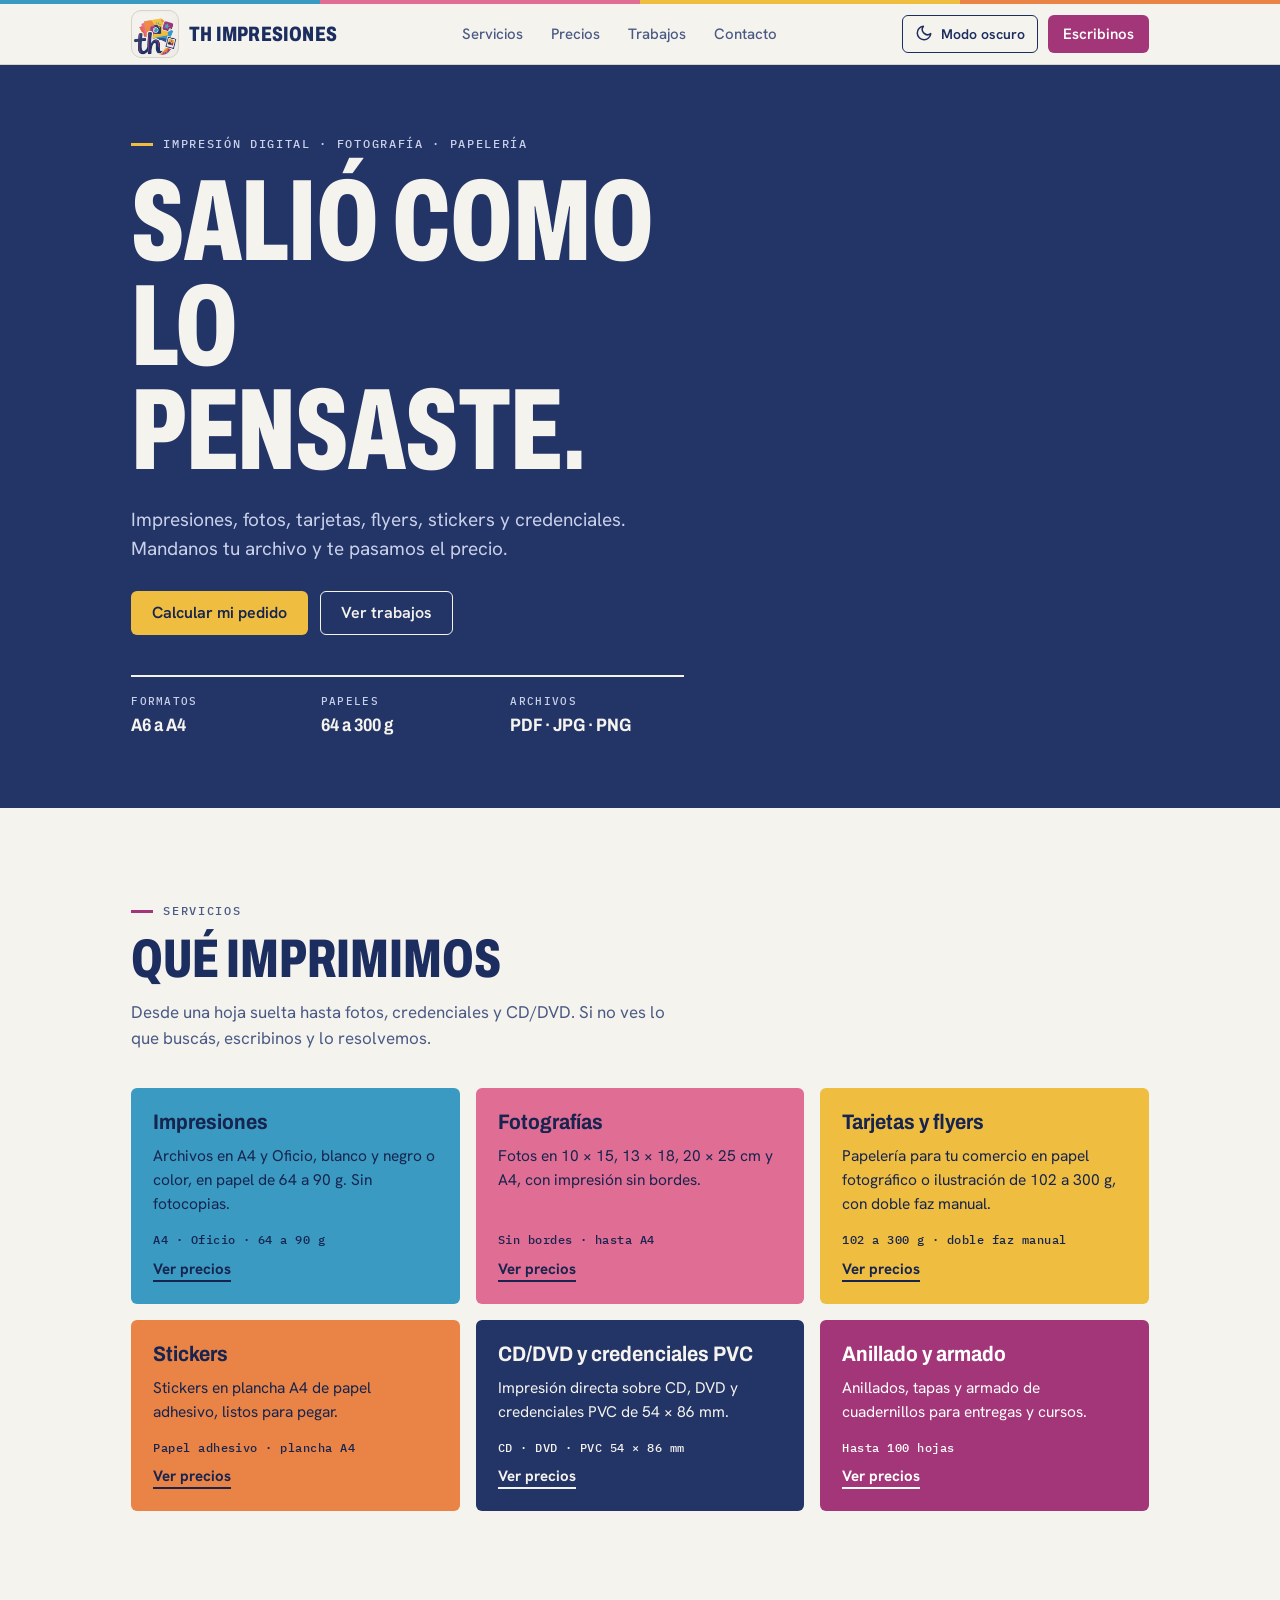
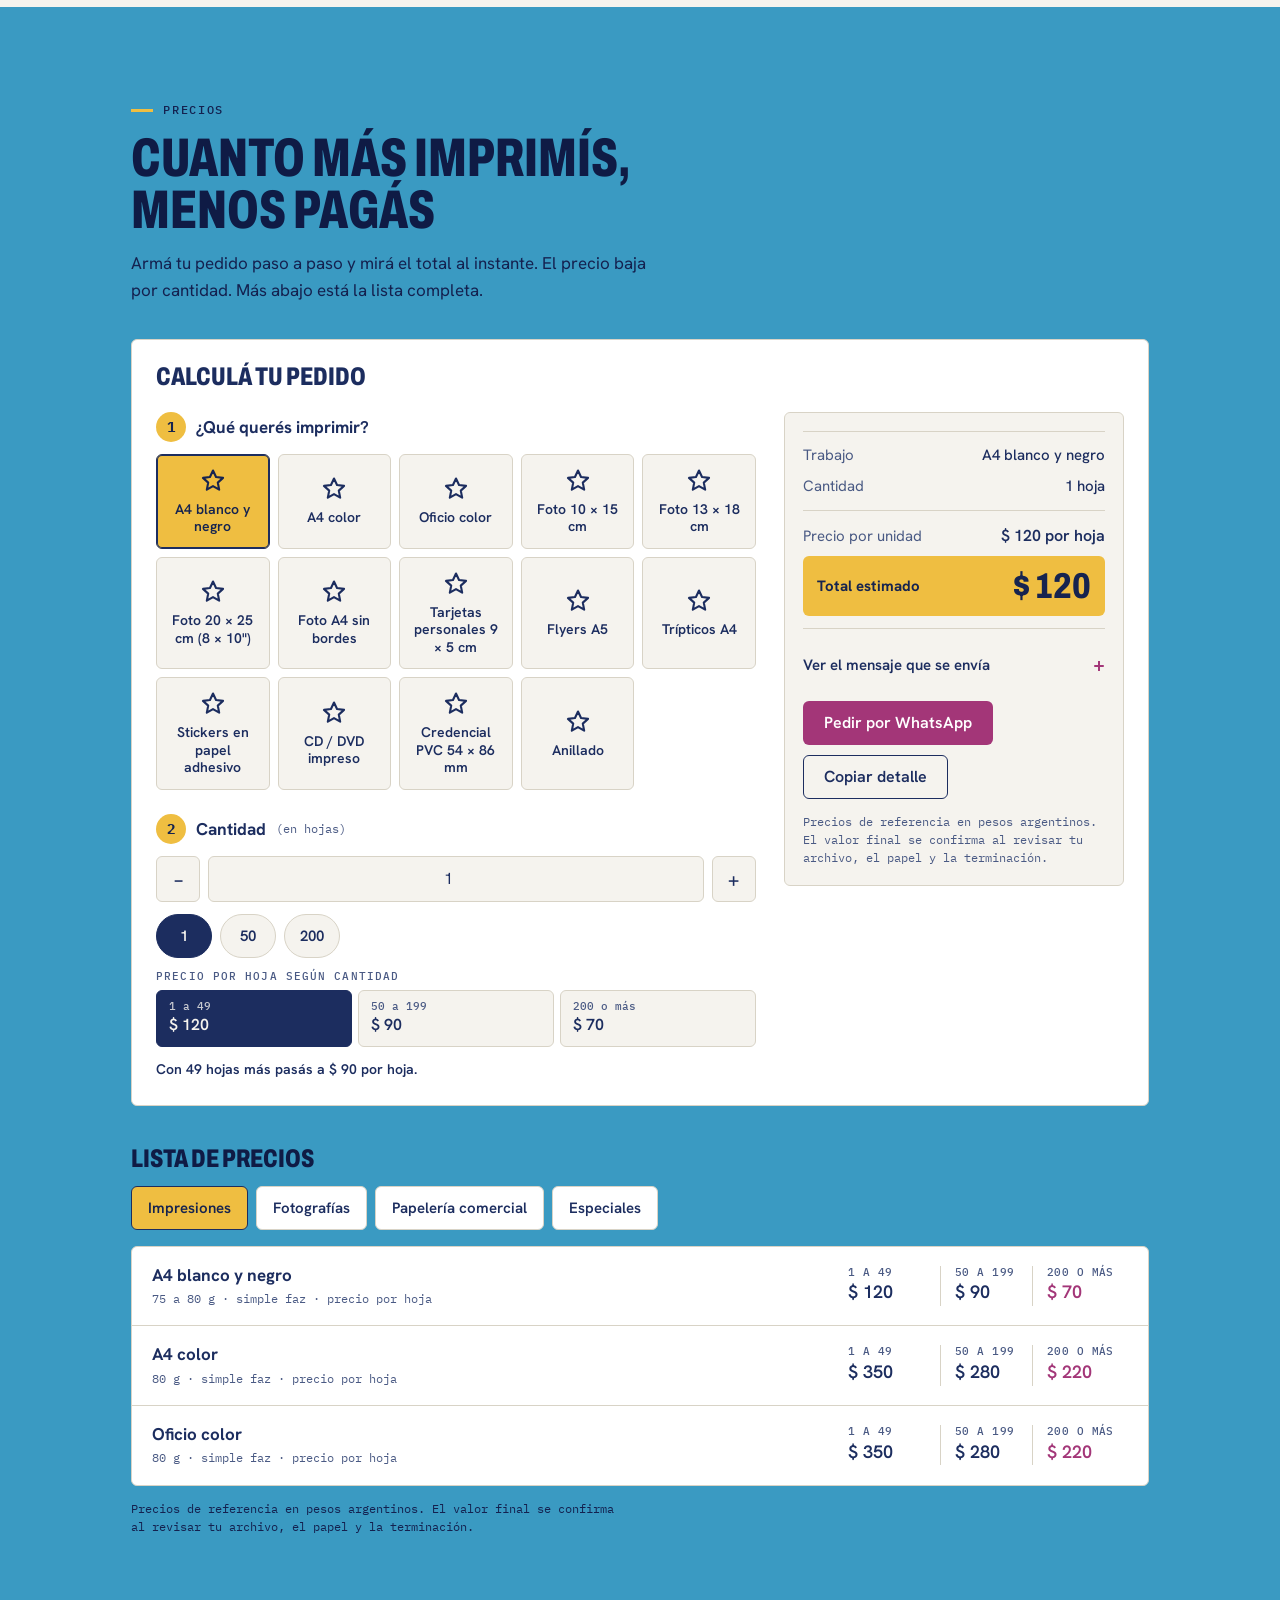
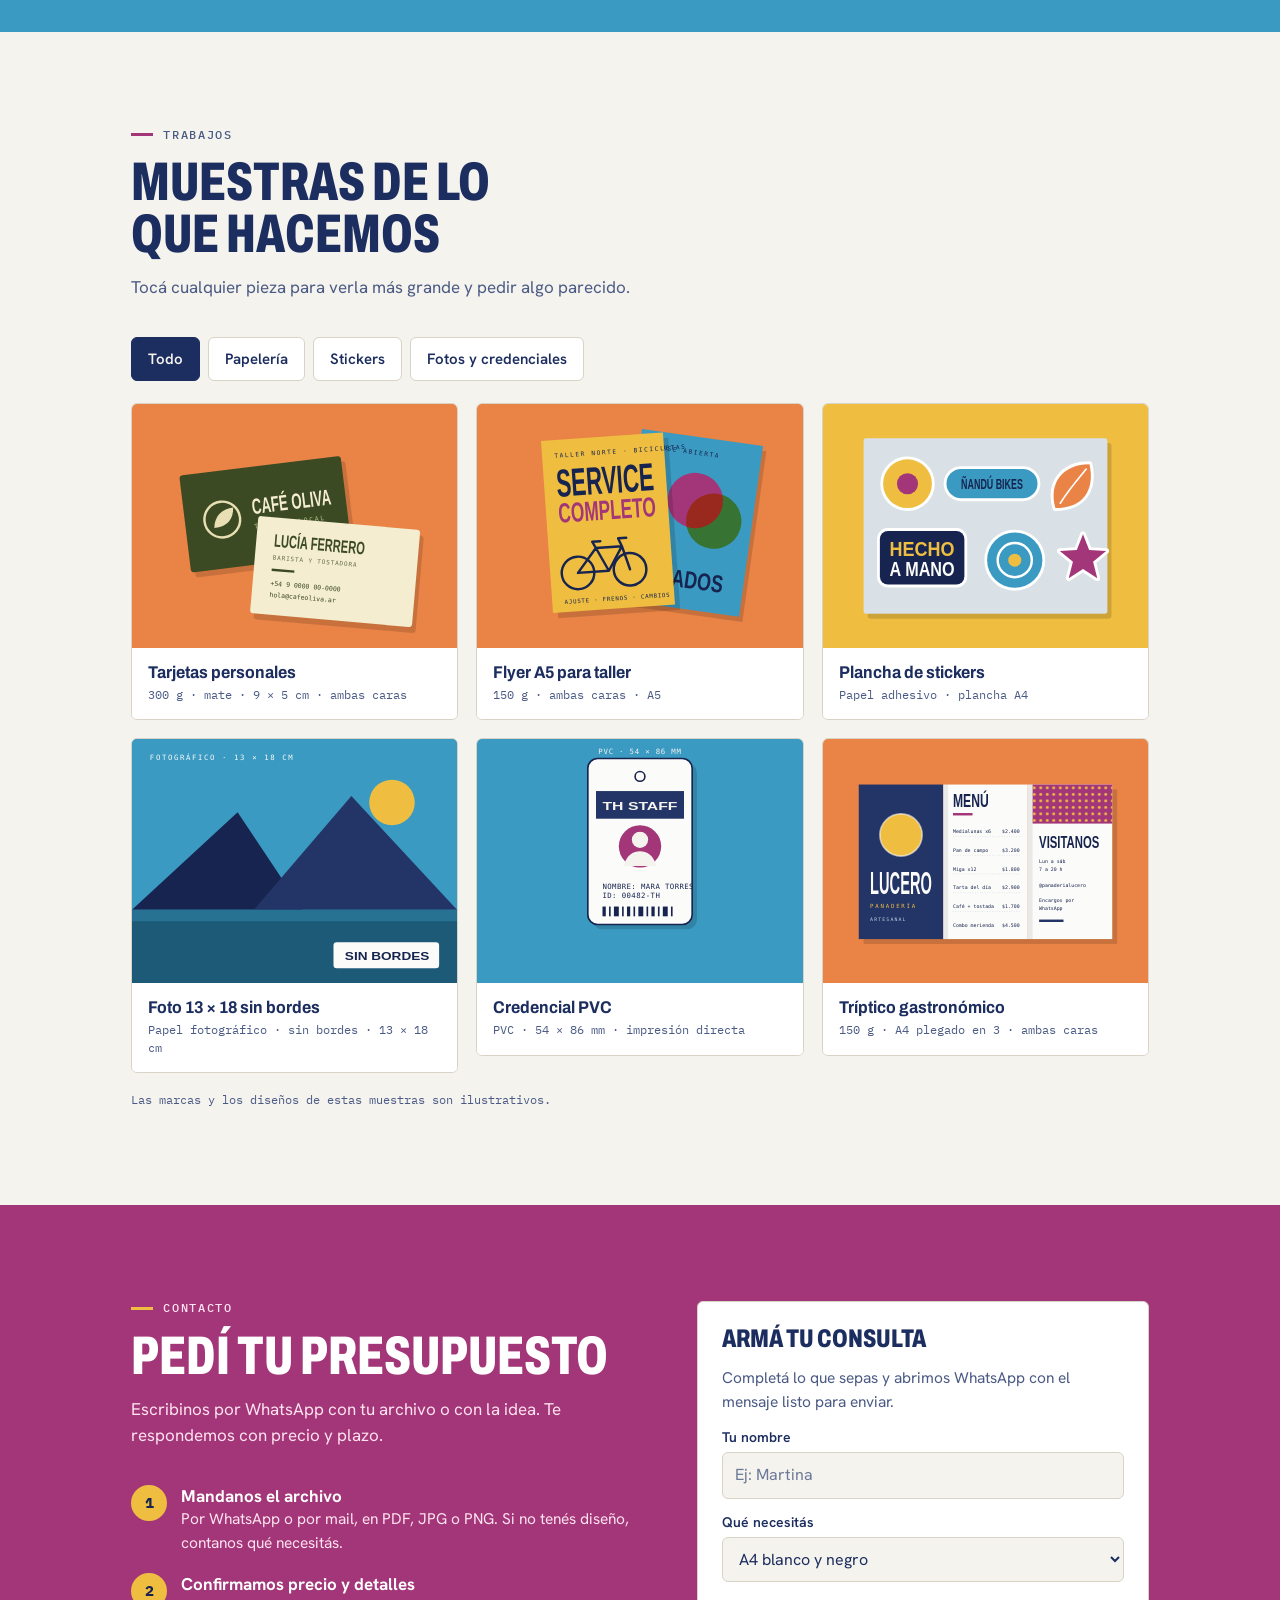
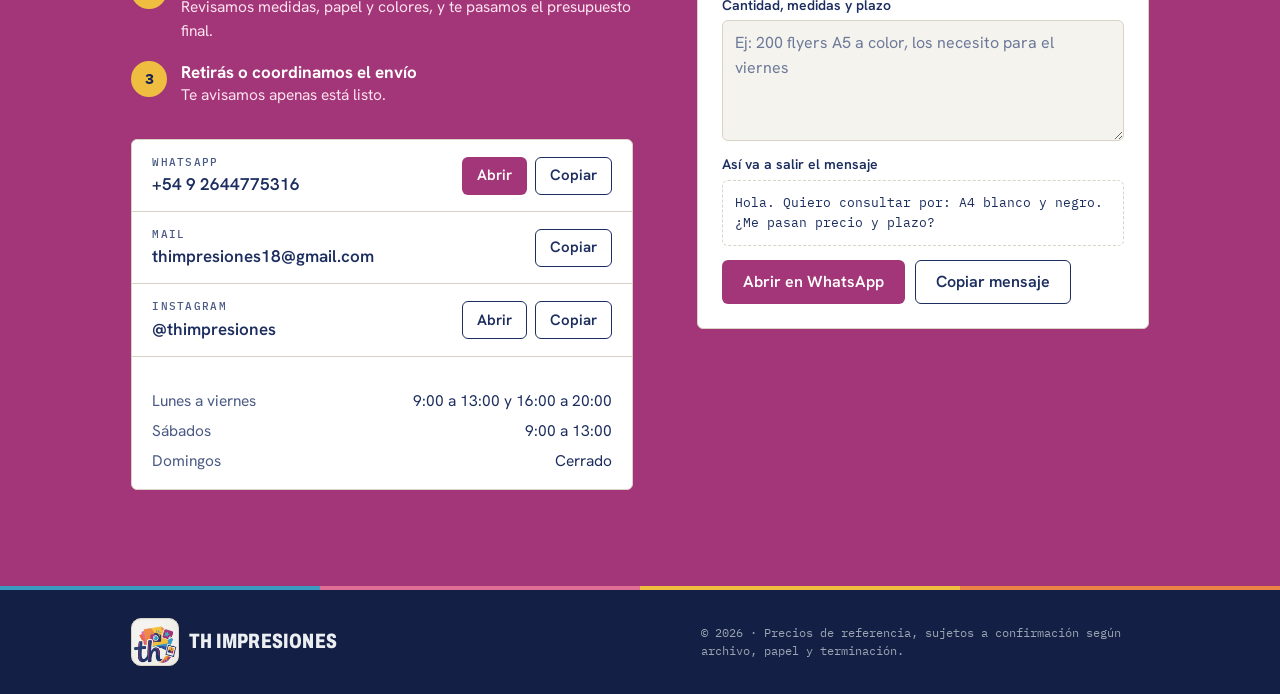
==== commit cad6cc89: "Calculadora visual + migración de datos" ====
--- a/th-impresiones/public/index.html
+++ b/th-impresiones/public/index.html
@@ -1,7 +1,7 @@
 <!doctype html>
-<html>
+<html lang="es">
 <head>
-<meta charset="utf8">
+<meta charset="utf-8">
 <meta name="viewport" content="width=device-width,initial-scale=1,viewport-fit=cover">
 <title>TH Impresiones</title>
 <link rel="icon" href="img/favicon.ico" sizes="any">
@@ -11,9 +11,9 @@
 <link rel="preconnect" href="https://fonts.googleapis.com">
 <link rel="preconnect" href="https://fonts.gstatic.com" crossorigin>
 <link rel="stylesheet" href="https://fonts.googleapis.com/css2?family=Archivo:wdth,wght@62..125,100..900&family=Hanken+Grotesk:wght@400;500;600;700&family=IBM+Plex+Mono:wght@400;500&display=swap">
-<link rel="stylesheet" href="css/tokens.css?v=3">
-<link rel="stylesheet" href="css/base.css?v=3">
-<link rel="stylesheet" href="css/secciones.css?v=3">
+<link rel="stylesheet" href="css/tokens.css?v=4">
+<link rel="stylesheet" href="css/base.css?v=4">
+<link rel="stylesheet" href="css/secciones.css?v=4">
 </head>
 <body>
 
@@ -53,6 +53,7 @@
           <a class="btn btn-primary" href="#precios">Calcular mi pedido</a>
           <a class="btn btn-ghost" href="#trabajos">Ver trabajos</a>
         </div>
+        <p class="abierto" hidden></p>
         <dl class="facts">
           <div><dt>Formatos</dt><dd>A6 a A4</dd></div>
           <div><dt>Papeles</dt><dd>64 a 300 g</dd></div>
@@ -76,37 +77,37 @@
           <h3>Impresiones</h3>
           <p>Archivos en A4 y Oficio, blanco y negro o color, en papel de 64 a 90 g. Sin fotocopias.</p>
           <p class="spec">A4 · Oficio · 64 a 90 g</p>
-          <a href="#precios" data-cat="oficina">Ver precios</a>
+          <a href="#precios" data-cat="oficina" data-trabajo="impresiones">Ver precios</a>
         </li>
         <li class="serv">
           <h3>Fotografías</h3>
           <p>Fotos en 10 × 15, 13 × 18, 20 × 25 cm y A4, con impresión sin bordes.</p>
           <p class="spec">Sin bordes · hasta A4</p>
-          <a href="#precios" data-cat="fotos">Ver precios</a>
+          <a href="#precios" data-cat="fotos" data-trabajo="fotos">Ver precios</a>
         </li>
         <li class="serv">
           <h3>Tarjetas y flyers</h3>
           <p>Papelería para tu comercio en papel fotográfico o ilustración de 102 a 300 g, con doble faz manual.</p>
           <p class="spec">102 a 300 g · doble faz manual</p>
-          <a href="#precios" data-cat="comercial">Ver precios</a>
+          <a href="#precios" data-cat="comercial" data-trabajo="tarjetas">Ver precios</a>
         </li>
         <li class="serv">
           <h3>Stickers</h3>
           <p>Stickers en plancha A4 de papel adhesivo, listos para pegar.</p>
           <p class="spec">Papel adhesivo · plancha A4</p>
-          <a href="#precios" data-cat="especiales">Ver precios</a>
+          <a href="#precios" data-cat="especiales" data-trabajo="stickers">Ver precios</a>
         </li>
         <li class="serv">
           <h3>CD/DVD y credenciales PVC</h3>
           <p>Impresión directa sobre CD, DVD y credenciales PVC de 54 × 86 mm.</p>
           <p class="spec">CD · DVD · PVC 54 × 86 mm</p>
-          <a href="#precios" data-cat="especiales">Ver precios</a>
+          <a href="#precios" data-cat="especiales" data-trabajo="credenciales">Ver precios</a>
         </li>
         <li class="serv">
           <h3>Anillado y armado</h3>
           <p>Anillados, tapas y armado de cuadernillos para entregas y cursos.</p>
           <p class="spec">Hasta 100 hojas</p>
-          <a href="#precios" data-cat="especiales">Ver precios</a>
+          <a href="#precios" data-cat="especiales" data-trabajo="anillado">Ver precios</a>
         </li>
       </ul>
     </div>
@@ -117,38 +118,77 @@
       <div class="sec-head">
         <p class="eyebrow">Precios</p>
         <h2>Cuanto más imprimís, menos pagás</h2>
-        <p class="sec-lead">Elegí una categoría para ver la lista, o calculá tu pedido a la derecha. El precio baja por cantidad.</p>
-      </div>
-      <div class="precios-grid">
-        <div>
-          <div class="tabs" id="tabs" role="group" aria-label="Categorías de precios"></div>
-          <ul class="lista" id="lista"></ul>
-          <p class="nota">Precios de referencia en pesos argentinos. El valor final se confirma al revisar tu archivo, el papel y la terminación.</p>
-        </div>
-        <aside class="calc" aria-labelledby="calc-t">
+        <p class="sec-lead">Armá tu pedido paso a paso y mirá el total al instante. El precio baja por cantidad. Más abajo está la lista completa.</p>
+      </div>
+      <div class="calc" id="calc" aria-labelledby="calc-t">
+        <div class="calc-cab">
           <h3 id="calc-t">Calculá tu pedido</h3>
-          <div class="field">
-            <label for="calc-item">Trabajo</label>
-            <select id="calc-item"></select>
-          </div>
-          <div class="field">
-            <label for="calc-qty">Cantidad <span class="mono" id="calc-unit"></span></label>
-            <div class="qty">
-              <button type="button" id="qty-minus" aria-label="Restar uno">−</button>
-              <input id="calc-qty" type="number" inputmode="numeric" min="1" max="9999" value="100">
-              <button type="button" id="qty-plus" aria-label="Sumar uno">+</button>
+          <div class="atajos" id="calc-atajos-wrap">
+            <span class="label">Atajos</span>
+            <div class="atajos-btns" id="calc-atajos"></div>
+          </div>
+        </div>
+        <div class="calc-grid">
+          <div class="calc-pasos">
+            <fieldset class="paso">
+              <legend><span class="paso-n">1</span>¿Qué querés imprimir?</legend>
+              <div class="trab-grid" id="calc-trabajos"></div>
+            </fieldset>
+            <div id="calc-pasos"></div>
+            <fieldset class="paso">
+              <legend><span class="paso-n" id="paso-cant-n">2</span>Cantidad <span class="mono" id="calc-unit"></span></legend>
+              <div class="pdf" id="calc-pdf" hidden>
+                <button class="btn btn-ghost" type="button" id="calc-pdf-btn">Elegir PDF y contar páginas</button>
+                <input id="calc-pdf-in" type="file" accept="application/pdf,.pdf" hidden>
+                <p class="pdf-estado" id="calc-pdf-estado" aria-live="polite"></p>
+              </div>
+              <div class="qty">
+                <button type="button" id="qty-minus" aria-label="Restar uno">−</button>
+                <input id="calc-qty" type="number" inputmode="numeric" min="1" max="9999" value="1" aria-label="Cantidad">
+                <button type="button" id="qty-plus" aria-label="Sumar uno">+</button>
+              </div>
+              <div class="chips" id="calc-chips" role="group" aria-label="Cantidades rápidas"></div>
+              <div class="tramos-box">
+                <p class="tramos-t" id="calc-tramos-t"></p>
+                <ul class="tramos" id="calc-tramos"></ul>
+              </div>
+              <p class="hint" id="calc-hint" aria-live="polite"></p>
+            </fieldset>
+          </div>
+
+          <div class="calc-resumen" role="region" aria-label="Resumen del pedido">
+            <div class="hoja-wrap" id="calc-hoja-wrap" hidden>
+              <button class="hoja-prev" id="calc-hoja" type="button" aria-pressed="false" aria-label="Dar vuelta la hoja para ver el dorso">
+                <span class="hoja-giro">
+                  <span class="cara frente" aria-hidden="true"><i class="h-a"></i><i class="h-l"></i><i class="h-l"></i><i class="h-l h-c"></i><i class="h-b"></i></span>
+                  <span class="cara dorso" aria-hidden="true"><i class="h-l"></i><i class="h-l"></i><i class="h-l h-c"></i><i class="h-b"></i><em>Sin imprimir</em></span>
+                </span>
+              </button>
+              <p class="hoja-ayuda" id="calc-hoja-ayuda"></p>
             </div>
-          </div>
-          <dl class="calc-out">
-            <div><dt>Precio por unidad</dt><dd id="calc-unitprice"></dd></div>
-            <div class="total"><dt>Total estimado</dt><dd id="calc-total"></dd></div>
-          </dl>
-          <p class="hint" id="calc-hint" aria-live="polite"></p>
-          <div class="calc-actions">
-            <a class="btn btn-primary" id="calc-wa" target="_blank" rel="noopener" href="#contacto">Consultar por WhatsApp</a>
-            <button class="btn btn-ghost" type="button" id="calc-copy">Copiar detalle</button>
-          </div>
-        </aside>
+            <dl class="calc-out calc-detalle" id="calc-detalle"></dl>
+            <dl class="calc-out">
+              <div><dt>Precio por unidad</dt><dd id="calc-unitprice"></dd></div>
+              <div class="total"><dt>Total estimado</dt><dd id="calc-total"></dd></div>
+            </dl>
+            <details class="msg-prev">
+              <summary>Ver el mensaje que se envía</summary>
+              <div class="preview" id="calc-msg"></div>
+            </details>
+            <div class="calc-actions">
+              <a class="btn btn-primary" id="calc-wa" target="_blank" rel="noopener" href="#contacto">Pedir por WhatsApp</a>
+              <button class="btn btn-ghost" type="button" id="calc-copy">Copiar detalle</button>
+            </div>
+            <p class="nota nota-calc">Precios de referencia en pesos argentinos. El valor final se confirma al revisar tu archivo, el papel y la terminación.</p>
+          </div>
+        </div>
+      </div>
+
+      <div class="lista-bloque">
+        <h3 class="lista-t">Lista de precios</h3>
+        <div class="tabs" id="tabs" role="group" aria-label="Categorías de precios"></div>
+        <ul class="lista" id="lista"></ul>
+        <p class="nota">Precios de referencia en pesos argentinos. El valor final se confirma al revisar tu archivo, el papel y la terminación.</p>
       </div>
     </div>
   </section>
@@ -164,6 +204,23 @@
 
       <ul class="galeria" id="galeria"></ul>
       <p class="muestra-nota">Las marcas y los diseños de estas muestras son ilustrativos.</p>
+    </div>
+  </section>
+
+  <section id="preguntas" class="sec sec-alt" hidden>
+    <div class="wrap ayuda-grid">
+      <div id="faq-box">
+        <div class="sec-head">
+          <p class="eyebrow">Antes de pedir</p>
+          <h2>Preguntas frecuentes</h2>
+        </div>
+        <div class="faq" id="faq"></div>
+      </div>
+      <aside class="checklist-box" id="checklist-box" aria-labelledby="checklist-t">
+        <h3 id="checklist-t">Checklist de tu archivo</h3>
+        <p>Revisá esto antes de mandarlo y te lo imprimimos más rápido.</p>
+        <ul class="checklist" id="checklist"></ul>
+      </aside>
     </div>
   </section>
 
@@ -199,7 +256,10 @@
               <button class="btn btn-ghost btn-sm" type="button" data-copy="v-ig">Copiar</button>
             </div>
           </div>
-          <dl class="horarios" id="horarios"></dl>
+          <div class="horarios-box">
+            <p class="abierto" hidden></p>
+            <dl class="horarios" id="horarios"></dl>
+          </div>
         </div>
       </div>
 
@@ -253,15 +313,25 @@
   </div>
 </dialog>
 
-<script src="js/config.js?v=3" defer></script>
-<script src="js/precios.js?v=3" defer></script>
-<script src="js/utils.js?v=3" defer></script>
-<script src="js/datos.js?v=3" defer></script>
-<script src="js/calculadora.js?v=3" defer></script>
-<script src="js/galeria.js?v=3" defer></script>
-<script src="js/contacto.js?v=3" defer></script>
-<script src="js/tema.js?v=3" defer></script>
-<script src="js/main.js?v=3" defer></script>
+<div class="barra-movil" id="barra-movil" aria-hidden="true">
+  <div><span class="barra-k">Total estimado</span><strong id="barra-total"></strong></div>
+  <a class="btn btn-primary" id="barra-wa" target="_blank" rel="noopener" href="#contacto" tabindex="-1">Pedir</a>
+</div>
+<a class="wa-flotante js-wa" target="_blank" rel="noopener" href="#contacto" aria-label="Escribinos por WhatsApp">
+  <svg viewBox="0 0 24 24" fill="none" stroke="currentColor" stroke-width="2" stroke-linecap="round" stroke-linejoin="round" aria-hidden="true"><path d="M20 11.5a8 8 0 0 1-11.8 7L4 20l1.5-4A8 8 0 1 1 20 11.5z"/><path d="M9 9.5c0 3 2.5 5.5 5.5 5.5"/></svg>
+</a>
+
+<script src="js/config.js?v=4" defer></script>
+<script src="js/precios.js?v=4" defer></script>
+<script src="js/utils.js?v=4" defer></script>
+<script src="js/iconos.js?v=4" defer></script>
+<script src="js/horario.js?v=4" defer></script>
+<script src="js/datos.js?v=4" defer></script>
+<script src="js/calculadora.js?v=4" defer></script>
+<script src="js/galeria.js?v=4" defer></script>
+<script src="js/contacto.js?v=4" defer></script>
+<script src="js/tema.js?v=4" defer></script>
+<script src="js/main.js?v=4" defer></script>
 
 </body>
 </html>
--- a/th-impresiones/public/css/secciones.css
+++ b/th-impresiones/public/css/secciones.css
@@ -48,10 +48,8 @@
 .serv a:hover{border-bottom-style:dashed}
 
 /* Precios */
-.precios-grid{display:grid;gap:32px;align-items:start}
-@media(min-width:980px){.precios-grid{grid-template-columns:minmax(0,1fr) 380px}.calc{position:sticky;top:84px}}
 .tabs{display:flex;flex-wrap:wrap;gap:8px;margin-bottom:16px}
-.tab{min-height:40px;padding:0 16px;border:1.5px solid var(--line);border-radius:var(--radius);
+.tab{min-height:44px;padding:0 16px;border:1.5px solid var(--line);border-radius:var(--radius);
   background:var(--surface);color:var(--fg);font:600 .9375rem var(--body);cursor:pointer}
 .tab:hover{border-color:var(--fg)}
 .tab[aria-pressed="true"]{background:var(--tab-c,var(--fg));color:var(--tab-c-fg,var(--bg));border-color:var(--fg)}
@@ -70,7 +68,7 @@
 @media(max-width:700px){.row{grid-template-columns:minmax(0,1fr)}.tier{min-width:0;flex:1}}
 .nota{margin-top:14px;font:400 .75rem/1.5 var(--mono);color:var(--band-muted,var(--muted));max-width:70ch}
 
-.calc{background:var(--surface);border:1px solid var(--line);border-radius:var(--radius);padding:24px;display:grid;gap:14px}
+.calc{background:var(--surface);border:1px solid var(--line);border-radius:var(--radius);padding:24px;display:grid;gap:22px}
 .calc input,.calc select{background:var(--bg)}
 .calc h3,.pedido h3{font:800 1.6rem/1 var(--display);font-stretch:72%;text-transform:uppercase}
 .qty{display:grid;grid-template-columns:44px minmax(0,1fr) 44px;gap:8px}
@@ -160,3 +158,155 @@
 .pedido input,.pedido select,.pedido textarea{background:var(--bg)}
 .preview{padding:12px;border:1px dashed var(--line);border-radius:var(--radius);font:400 .8125rem/1.55 var(--mono);
   color:var(--fg);overflow-wrap:anywhere;white-space:pre-wrap}
+
+/* Calculadora visual */
+.calc-cab{display:flex;flex-wrap:wrap;align-items:center;justify-content:space-between;gap:12px 24px}
+.atajos{display:flex;flex-wrap:wrap;align-items:center;gap:8px}
+.atajos .label{font:500 .6875rem/1.2 var(--mono);letter-spacing:.12em;text-transform:uppercase;color:var(--muted)}
+.atajos-btns{display:flex;flex-wrap:wrap;gap:8px}
+.atajo{min-height:44px;padding:0 14px;border:1.5px dashed var(--fg);border-radius:999px;background:transparent;color:var(--fg);
+  font:600 .875rem var(--body);cursor:pointer}
+.atajo:hover{background:var(--fg);color:var(--bg);border-style:solid}
+.calc-grid{display:grid;gap:28px;align-items:start}
+@media(min-width:980px){.calc-grid{grid-template-columns:minmax(0,1fr) 340px}.calc-resumen{position:sticky;top:84px}}
+.calc-pasos,#calc-pasos{display:grid;gap:24px}
+#calc-pasos:empty{display:none}
+.paso{border:0;margin:0;padding:0;min-width:0;display:grid;gap:12px}
+.paso legend{display:flex;align-items:center;gap:10px;padding:0;margin-bottom:12px;font:700 1.0625rem/1.3 var(--body)}
+.paso legend .mono{font-weight:400;font-size:.75rem;color:var(--muted)}
+.paso-n{width:30px;height:30px;flex:none;display:grid;place-items:center;border-radius:50%;background:var(--y);color:var(--ink);
+  font:700 .875rem var(--mono)}
+
+/* Tarjetas de trabajo y botones de opción */
+.trab-grid{display:grid;gap:8px;grid-template-columns:repeat(auto-fill,minmax(104px,1fr))}
+.trab,.opt{min-height:44px;border:1.5px solid var(--line);border-radius:var(--radius);background:var(--bg);color:var(--fg);
+  font:600 .875rem/1.25 var(--body);cursor:pointer;transition:border-color .15s,background .15s}
+.trab:hover,.opt:hover{border-color:var(--fg)}
+.trab{display:grid;justify-items:center;align-content:center;gap:6px;padding:12px 8px;min-height:84px;text-align:center}
+.trab .ico{width:28px;height:28px}
+.trab[aria-pressed="true"],.opt[aria-pressed="true"]{border-color:var(--fg);background:var(--y);color:var(--ink);box-shadow:inset 0 0 0 1px var(--fg)}
+.opts{display:grid;gap:8px;grid-template-columns:repeat(auto-fill,minmax(132px,1fr))}
+.opt{display:grid;justify-items:start;align-content:start;gap:4px;padding:12px;text-align:left}
+.opt-t{font:700 .9375rem/1.2 var(--body)}
+.opt-d{font:400 .75rem/1.35 var(--mono);color:var(--muted)}
+.opt-r{font-size:.8125rem;font-weight:500}
+.opt[aria-pressed="true"] .opt-d{color:var(--ink)}
+.tam-svg{width:48px;height:48px;margin-bottom:2px}
+.faz-svg{width:60px;height:40px;margin-bottom:4px}
+.opts-faz,.opts-color{grid-template-columns:repeat(2,minmax(0,1fr))}
+.franja{display:grid;grid-template-columns:repeat(4,1fr);width:100%;height:12px;border-radius:3px;overflow:hidden;margin-bottom:6px;
+  box-shadow:0 0 0 1px var(--line)}
+.grosor{display:flex;align-items:center;width:100%;height:14px}
+.grosor i{display:block;width:100%;background:var(--paper);border:1px solid currentColor;border-radius:1px;box-sizing:content-box}
+.opts-papel{grid-template-columns:repeat(auto-fill,minmax(150px,1fr))}
+
+/* Cantidad: PDF, chips y tramos */
+.pdf{display:grid;gap:6px;justify-items:start}
+.pdf-estado{font:400 .75rem/1.45 var(--mono);color:var(--muted)}
+.chips{display:flex;flex-wrap:wrap;gap:8px}
+.chips:empty{display:none}
+.chip{min-height:44px;min-width:56px;padding:0 14px;border:1.5px solid var(--line);border-radius:999px;background:var(--bg);color:var(--fg);
+  font:600 .9375rem var(--body);font-variant-numeric:tabular-nums;cursor:pointer}
+.chip:hover{border-color:var(--fg)}
+.chip[aria-pressed="true"]{background:var(--fg);color:var(--bg);border-color:var(--fg)}
+.tramos-box{display:grid;gap:6px}
+.tramos-t{font:500 .6875rem/1.2 var(--mono);letter-spacing:.1em;text-transform:uppercase;color:var(--muted)}
+.tramos{display:flex;flex-wrap:wrap;gap:6px}
+.tramo{flex:1;min-width:88px;padding:8px 12px;border:1px solid var(--line);border-radius:var(--radius);background:var(--bg)}
+.tramo .q{display:block;font:500 .6875rem/1.3 var(--mono);color:var(--muted)}
+.tramo strong{font:600 1rem/1.4 var(--body);font-variant-numeric:tabular-nums}
+.tramo.on{background:var(--fg);border-color:var(--fg);color:var(--bg)}
+.tramo.on .q{color:var(--bg);opacity:.8}
+.hint{font-size:.875rem;color:var(--fg);font-weight:600;min-height:1.6em}
+
+/* Resumen + vista previa de la hoja (se da vuelta al tocarla) */
+.calc-resumen{display:grid;gap:14px;padding:18px;border:1px solid var(--line);border-radius:var(--radius);background:var(--bg)}
+.hoja-wrap{display:grid;justify-items:center;gap:8px}
+.hoja-prev{display:block;padding:0;border:0;background:none;cursor:pointer;perspective:700px;min-height:44px;min-width:44px}
+.hoja-giro{position:relative;display:block;width:100%;height:100%;transform-style:preserve-3d;transition:transform .6s}
+.hoja-prev[aria-pressed="true"] .hoja-giro{transform:rotateY(180deg)}
+.cara{position:absolute;inset:0;display:flex;flex-direction:column;gap:7%;padding:9%;background:var(--paper);border-radius:2px;
+  box-shadow:0 1px 2px rgba(0,0,0,.2),0 6px 16px rgba(0,0,0,.14);backface-visibility:hidden;-webkit-backface-visibility:hidden;overflow:hidden}
+.cara.dorso{transform:rotateY(180deg)}
+.cara i{display:block;flex:none;border-radius:1px}
+.h-a{height:26%;background:var(--m)}
+.h-l{height:5%;background:#16244F;opacity:.75}
+.h-c{width:60%}
+.h-b{margin-top:auto;height:16%;width:50%;background:var(--c)}
+.cara em{display:none}
+.hoja-prev:not(.dorso-impreso) .dorso i{display:none}
+.hoja-prev:not(.dorso-impreso) .dorso em{display:grid;place-items:center;flex:1;font:500 .6875rem var(--mono);color:#7A7F8C;font-style:normal;
+  border:1px dashed #C5C3BC;text-align:center}
+.hoja-prev.foto .frente{padding:0;background:var(--c)}
+.hoja-prev.foto .frente i{display:none}
+.hoja-prev.foto .frente::before{content:"";position:absolute;left:0;right:0;bottom:0;height:45%;background:#3E8E5A;
+  clip-path:polygon(0 60%,30% 10%,55% 55%,75% 30%,100% 70%,100% 100%,0 100%)}
+.hoja-prev.foto .frente::after{content:"";position:absolute;top:16%;right:18%;width:18%;aspect-ratio:1;border-radius:50%;background:var(--y)}
+.hoja-prev.bn .cara{filter:grayscale(1)}
+.hoja-ayuda{font:400 .75rem/1.4 var(--mono);color:var(--muted);text-align:center}
+.calc-resumen .calc-out{padding-block:12px}
+.calc-detalle dd{text-align:right;font-weight:500;font-size:.9375rem}
+.calc-detalle dt{flex:none}
+.calc-resumen .calc-out+.calc-out{border-top:0;padding-top:0}
+.msg-prev summary{min-height:44px;display:flex;align-items:center;justify-content:space-between;gap:12px;cursor:pointer;
+  font:600 .9375rem var(--body);list-style:none}
+.msg-prev summary::-webkit-details-marker{display:none}
+.msg-prev summary::after{content:"+";font:500 1.25rem/1 var(--mono);color:var(--accent)}
+.msg-prev[open] summary::after{content:"−"}
+.msg-prev .preview{margin-top:4px}
+.nota-calc{margin-top:0;color:var(--muted)}
+.lista-bloque{margin-top:40px}
+.lista-t{font:800 1.6rem/1 var(--display);font-stretch:72%;text-transform:uppercase;margin-bottom:14px;color:var(--band-fg,var(--fg))}
+
+/* Abierto / Cerrado */
+.abierto{display:inline-flex;align-items:center;gap:8px;min-height:32px;padding:4px 12px;border:1.5px solid currentColor;border-radius:999px;
+  font:600 .875rem/1.3 var(--body)}
+.abierto i{width:9px;height:9px;flex:none;border-radius:50%;background:#3BB273;box-shadow:0 0 0 3px rgba(59,178,115,.25)}
+.abierto.cerrado i{background:var(--o);box-shadow:0 0 0 3px rgba(233,131,70,.25)}
+.hero .abierto{margin-top:20px}
+.horarios-box{padding:16px 20px 0}
+.horarios-box .abierto{color:var(--fg)}
+.horarios-box .horarios{padding-inline:0}
+
+/* Antes de pedir: preguntas frecuentes + checklist */
+.ayuda-grid{display:grid;gap:40px;align-items:start}
+@media(min-width:900px){.ayuda-grid{grid-template-columns:minmax(0,1.2fr) minmax(0,.8fr)}}
+.faq{display:grid;gap:8px}
+.faq details{background:var(--bg);border:1px solid var(--line);border-radius:var(--radius)}
+.faq summary{min-height:52px;display:flex;align-items:center;justify-content:space-between;gap:12px;padding:12px 16px;cursor:pointer;
+  font:700 1rem/1.3 var(--body);list-style:none}
+.faq summary::-webkit-details-marker{display:none}
+.faq summary::after{content:"+";flex:none;font:500 1.25rem/1 var(--mono);color:var(--accent)}
+.faq details[open] summary::after{content:"−"}
+.faq details p{padding:0 16px 16px;color:var(--muted)}
+.checklist-box{background:var(--bg);border:1px solid var(--line);border-radius:var(--radius);padding:22px;display:grid;gap:10px}
+.checklist-box h3{font:800 1.4rem/1 var(--display);font-stretch:72%;text-transform:uppercase}
+.checklist-box>p{color:var(--muted);font-size:.9375rem}
+.checklist{display:grid;gap:2px}
+.checklist li{display:flex;align-items:center;gap:12px;min-height:44px}
+.checklist input{width:22px;height:22px;min-height:0;flex:none;padding:0;accent-color:var(--accent)}
+.checklist label{font:500 .9688rem/1.35 var(--body);cursor:pointer}
+.checklist input:checked+label{text-decoration:line-through;color:var(--muted)}
+
+/* Celular: barra fija con el total mientras se ve Precios + botón flotante de WhatsApp */
+.barra-movil{position:fixed;left:0;right:0;bottom:0;z-index:25;display:flex;align-items:center;justify-content:space-between;gap:12px;
+  padding:10px 16px calc(10px + env(safe-area-inset-bottom,0px));background:var(--surface);color:var(--fg);border-top:1px solid var(--line);
+  box-shadow:0 -6px 18px rgba(0,0,0,.12);transform:translateY(110%);transition:transform .25s;visibility:hidden}
+.barra-movil.on{transform:none;visibility:visible}
+.barra-movil>div{display:grid}
+.barra-k{font:500 .6875rem/1.2 var(--mono);letter-spacing:.1em;text-transform:uppercase;color:var(--muted)}
+.barra-movil strong{font:800 1.6rem/1.1 var(--display);font-stretch:80%;font-variant-numeric:tabular-nums}
+.barra-movil .btn{min-width:120px}
+.wa-flotante{position:fixed;right:16px;bottom:calc(16px + env(safe-area-inset-bottom,0px));z-index:26;width:56px;height:56px;
+  display:grid;place-items:center;border-radius:50%;background:var(--accent);color:var(--on-accent);box-shadow:0 6px 18px rgba(0,0,0,.25);
+  transition:bottom .25s}
+.wa-flotante svg{width:28px;height:28px}
+body.barra-on .wa-flotante{bottom:calc(84px + env(safe-area-inset-bottom,0px))}
+@media(min-width:980px){.barra-movil,.wa-flotante{display:none}}
+@media(max-width:979px){body.barra-on .site-foot{padding-bottom:72px}}
+@media(max-width:600px){
+  .calc{padding:18px 16px}
+  .atajos{width:100%}
+  .atajos-btns{flex-wrap:nowrap;overflow-x:auto;width:100%;padding-bottom:4px;scrollbar-width:thin}
+  .atajo{flex:none}
+}
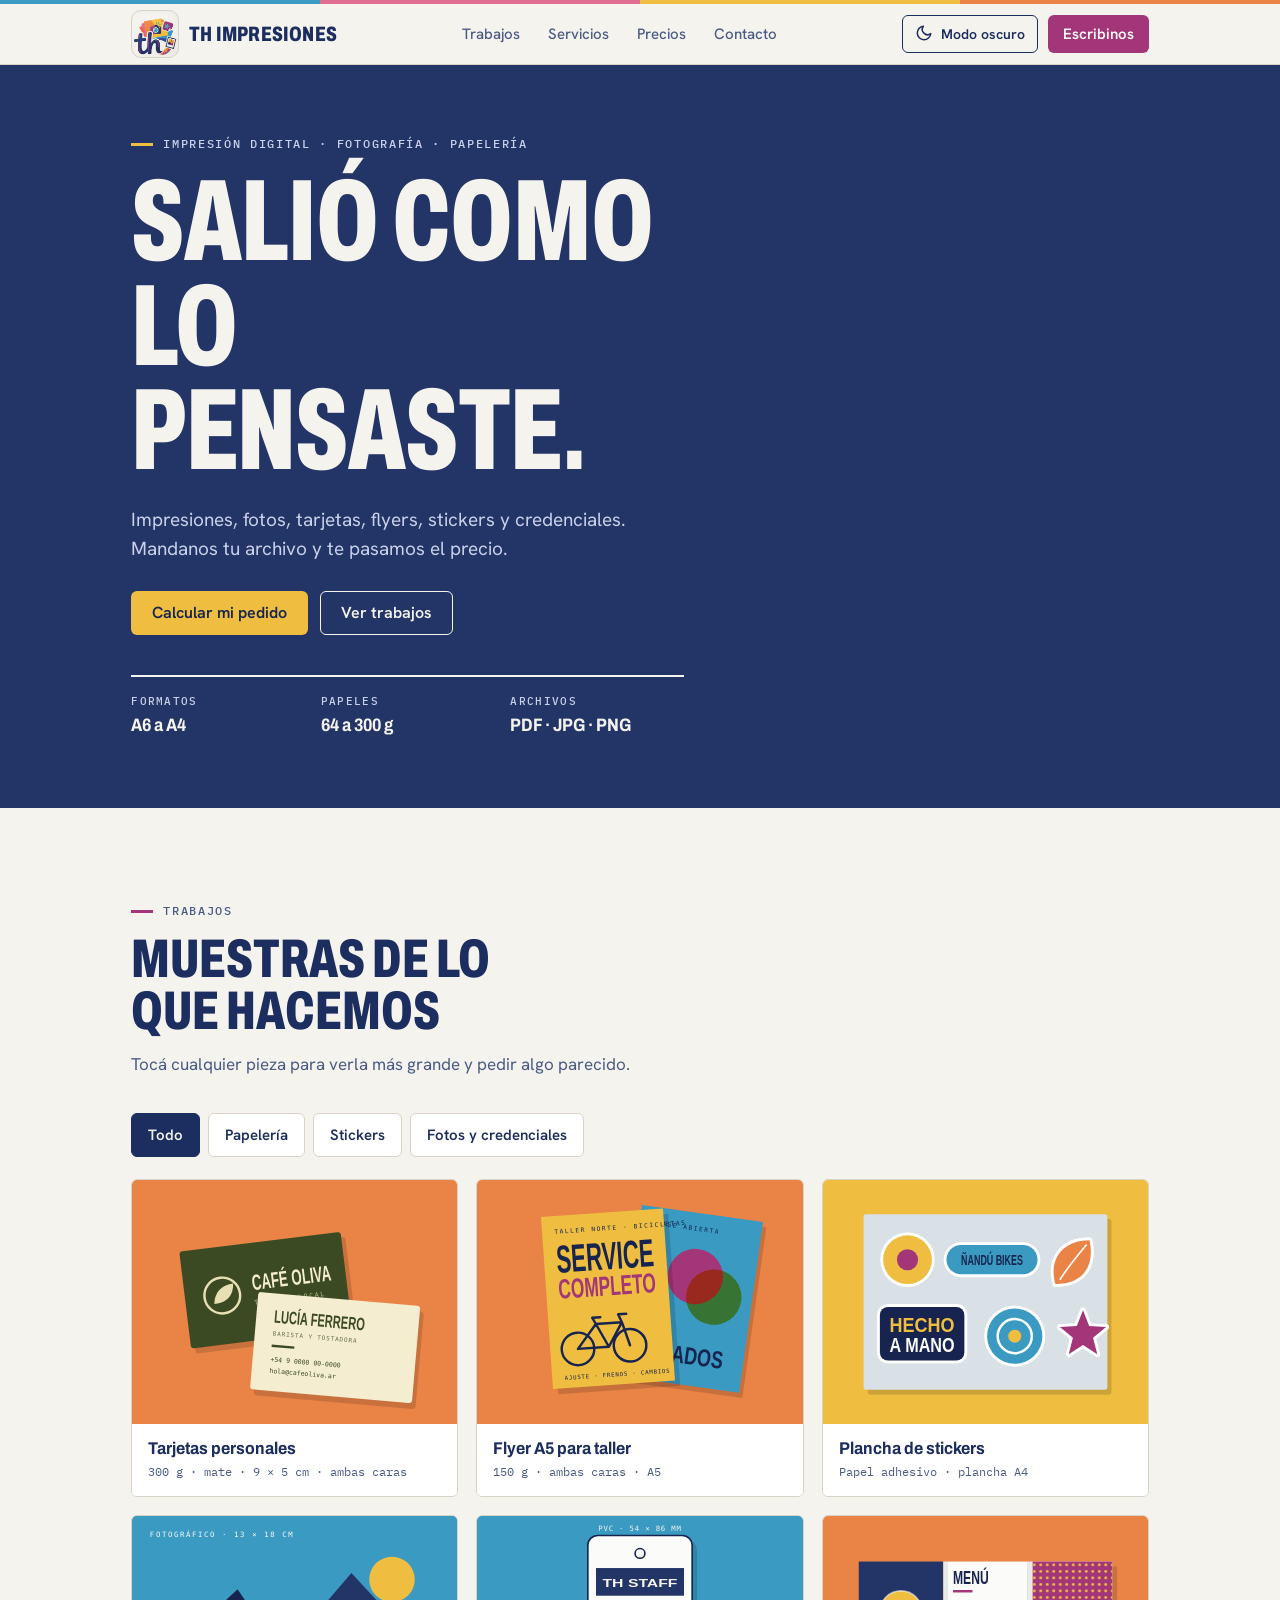
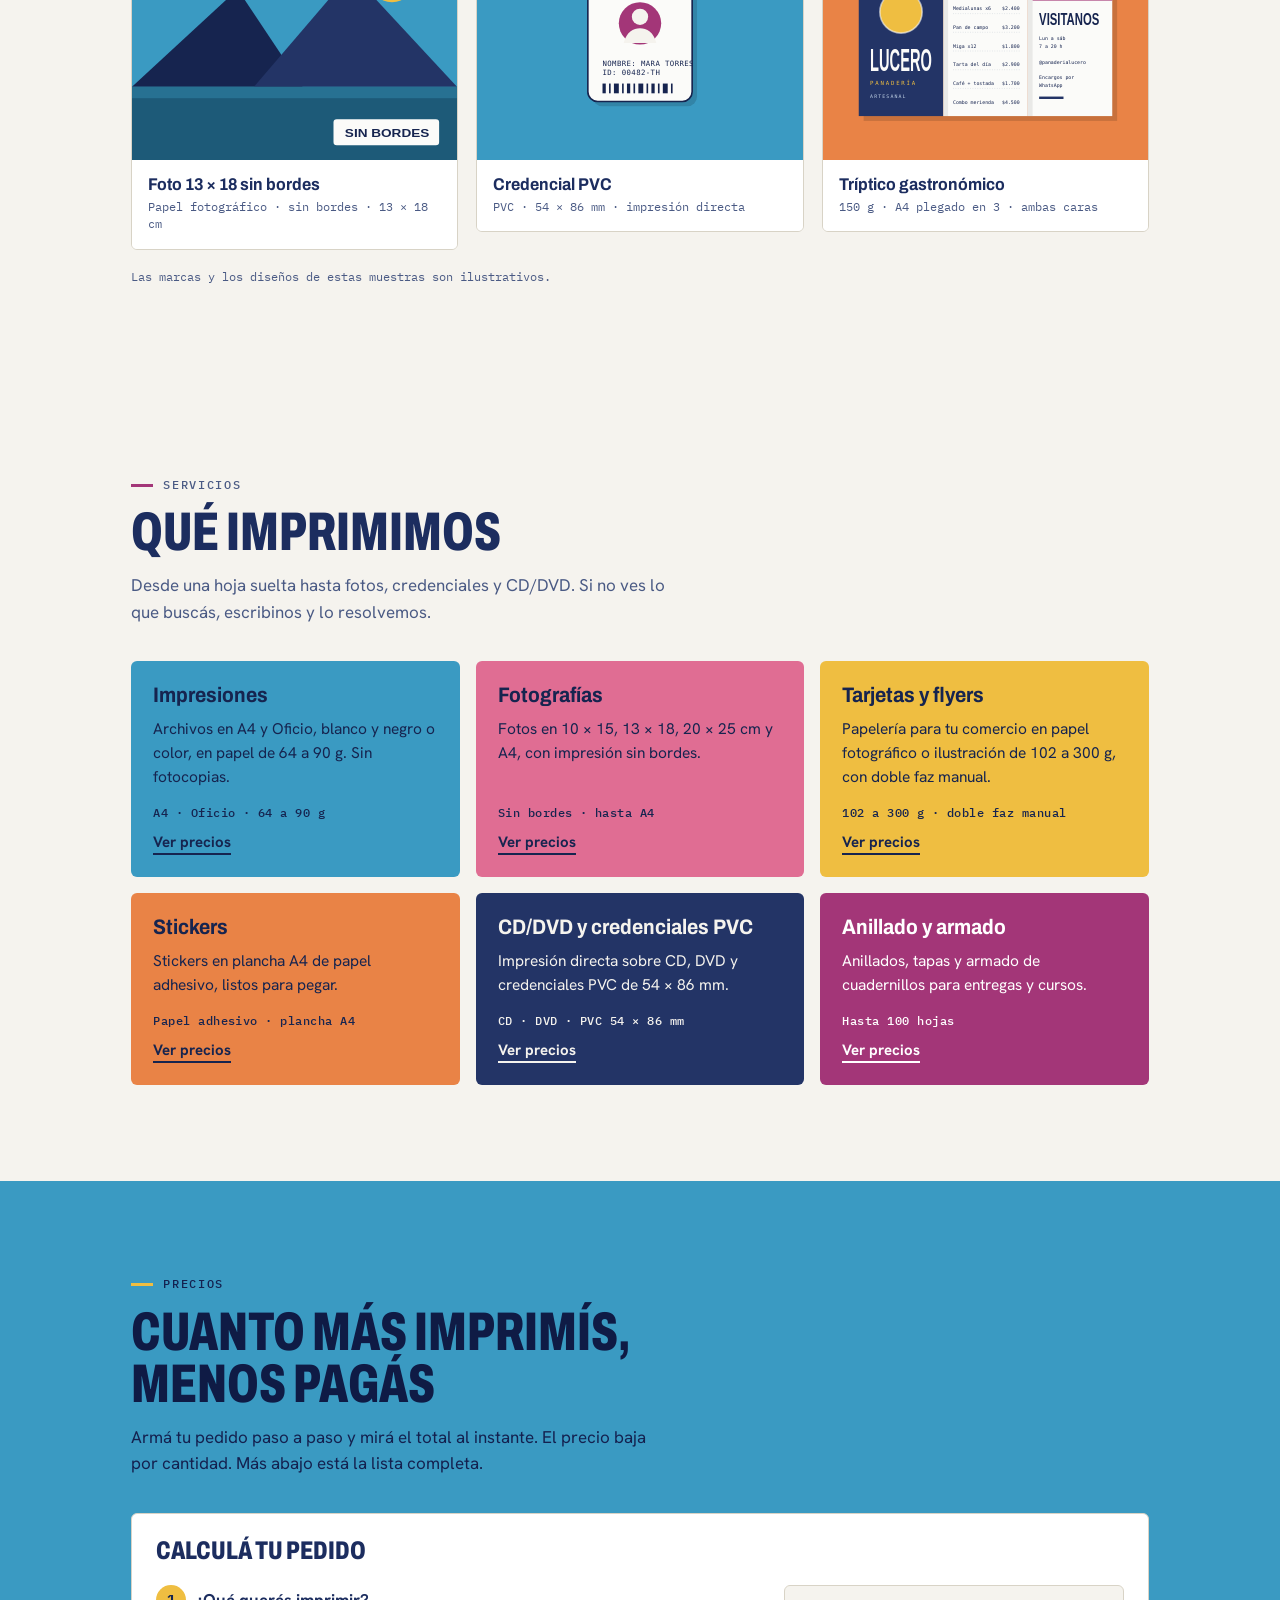
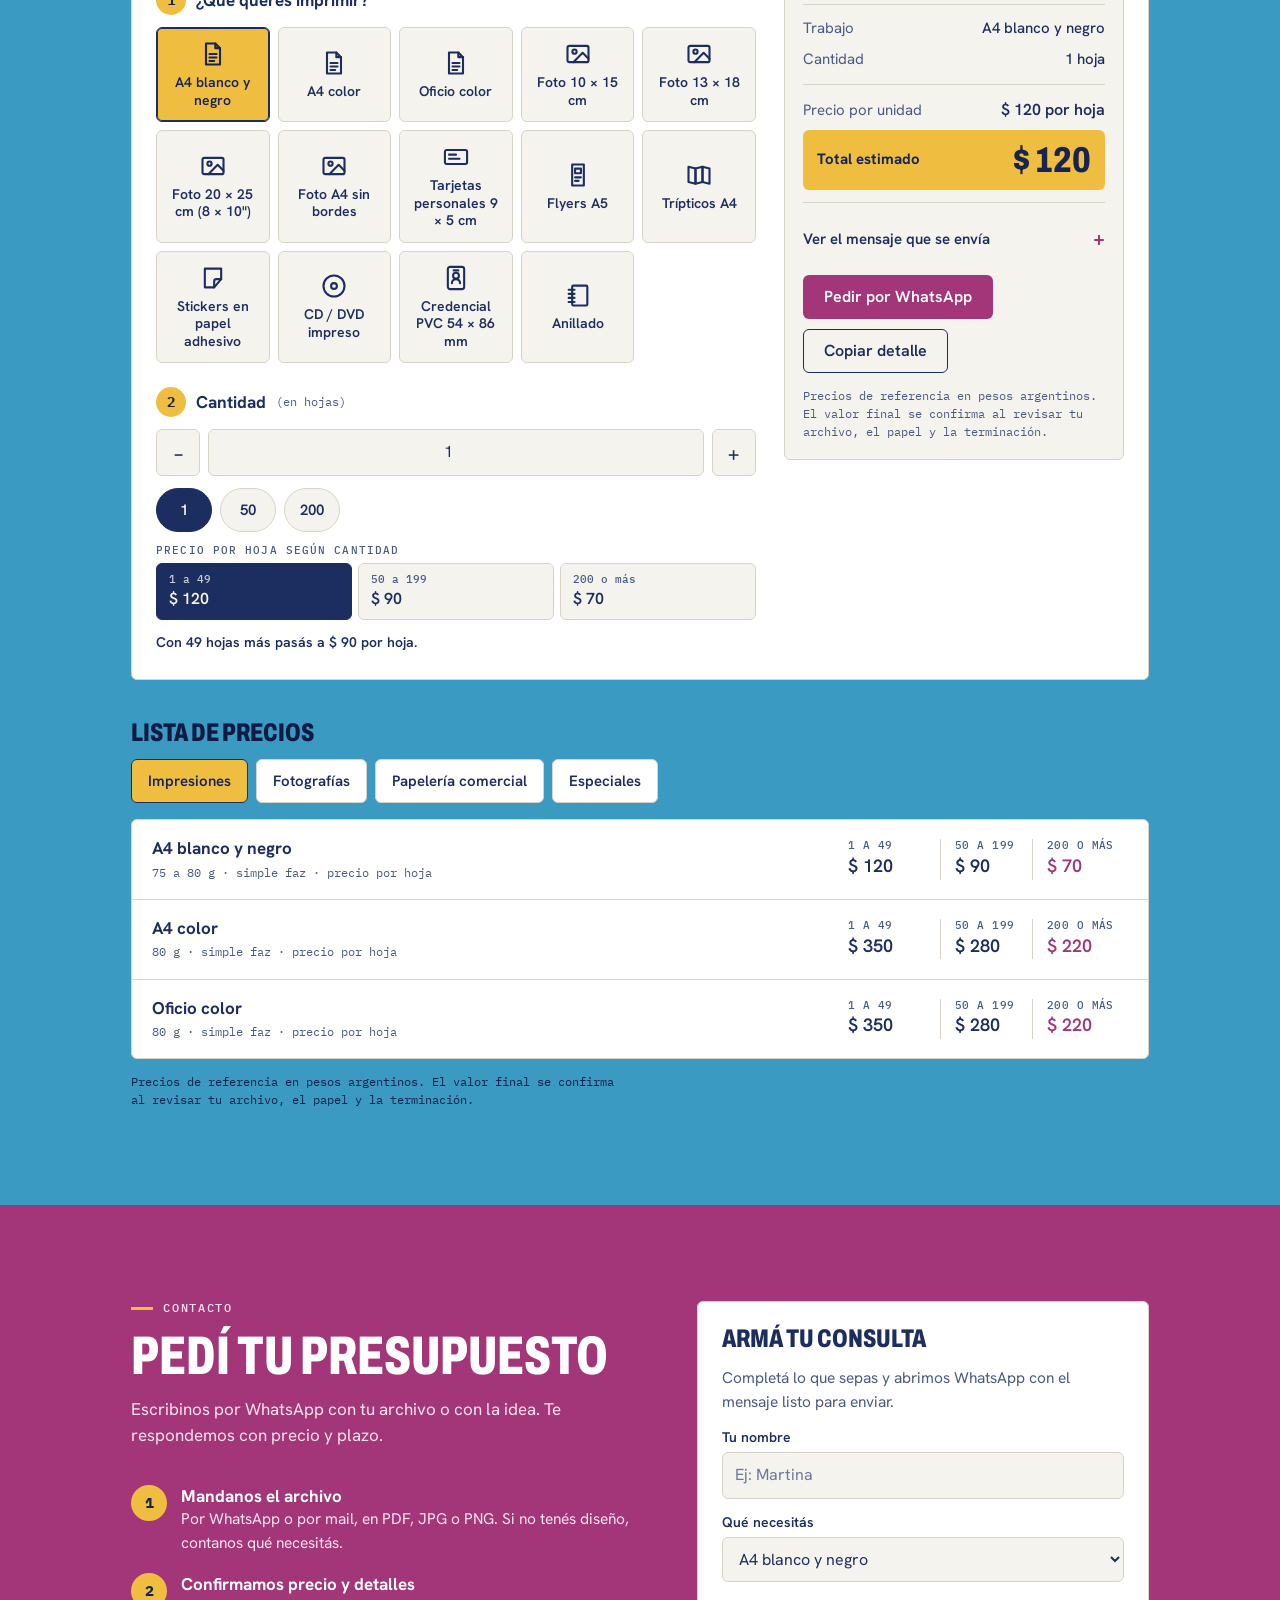
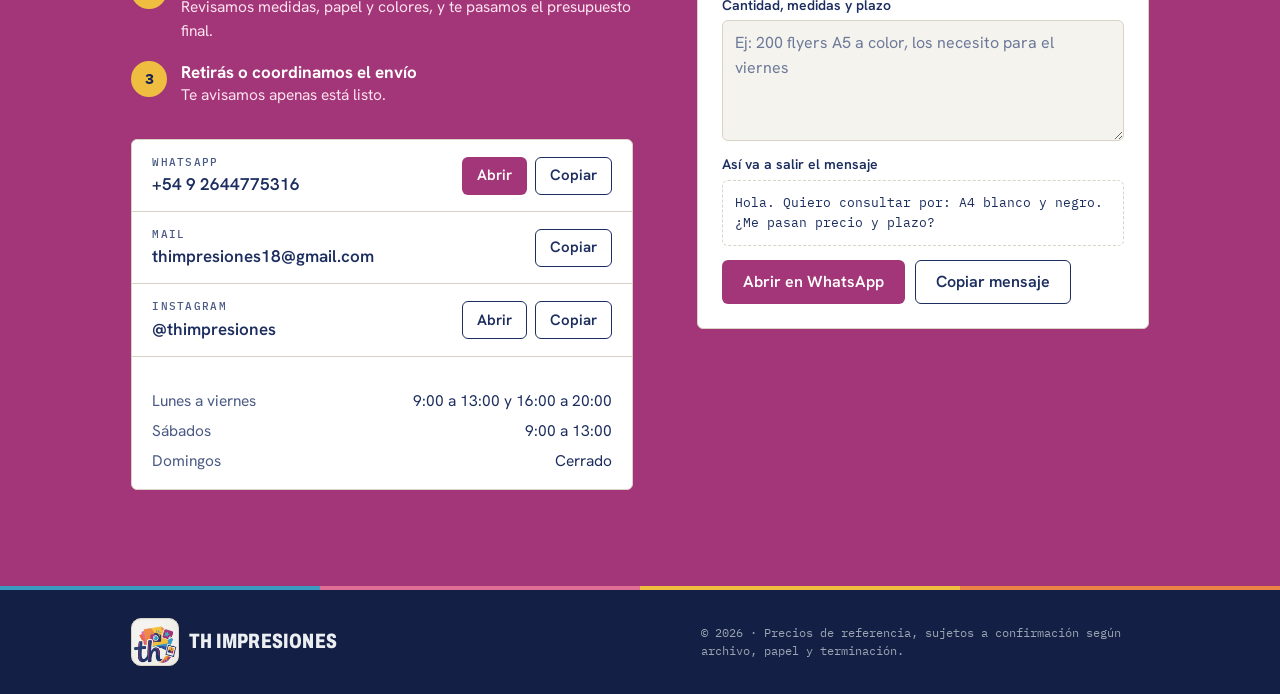
==== commit d5adb18b: "nueva forma de horarios" ====
--- a/th-impresiones/public/index.html
+++ b/th-impresiones/public/index.html
@@ -11,9 +11,9 @@
 <link rel="preconnect" href="https://fonts.googleapis.com">
 <link rel="preconnect" href="https://fonts.gstatic.com" crossorigin>
 <link rel="stylesheet" href="https://fonts.googleapis.com/css2?family=Archivo:wdth,wght@62..125,100..900&family=Hanken+Grotesk:wght@400;500;600;700&family=IBM+Plex+Mono:wght@400;500&display=swap">
-<link rel="stylesheet" href="css/tokens.css?v=4">
-<link rel="stylesheet" href="css/base.css?v=4">
-<link rel="stylesheet" href="css/secciones.css?v=4">
+<link rel="stylesheet" href="css/tokens.css?v=5">
+<link rel="stylesheet" href="css/base.css?v=5">
+<link rel="stylesheet" href="css/secciones.css?v=5">
 </head>
 <body>
 
@@ -30,9 +30,9 @@
       <span data-cfg="nombre">TH Impresiones</span>
     </a>
     <nav class="nav" aria-label="Secciones">
+      <a href="#trabajos">Trabajos</a>
       <a href="#servicios">Servicios</a>
       <a href="#precios">Precios</a>
-      <a href="#trabajos">Trabajos</a>
       <a href="#contacto">Contacto</a>
     </nav>
     <div class="head-act">
@@ -53,7 +53,16 @@
           <a class="btn btn-primary" href="#precios">Calcular mi pedido</a>
           <a class="btn btn-ghost" href="#trabajos">Ver trabajos</a>
         </div>
-        <p class="abierto" hidden></p>
+        <details class="horario-drop" id="horario-drop" hidden>
+          <summary>
+            <span class="abierto"></span>
+            <span class="hd-ver">Ver horarios <i aria-hidden="true"></i></span>
+          </summary>
+          <div class="hd-panel">
+            <p class="hd-t">Horarios de atención</p>
+            <dl class="hd-lista" id="hd-lista"></dl>
+          </div>
+        </details>
         <dl class="facts">
           <div><dt>Formatos</dt><dd>A6 a A4</dd></div>
           <div><dt>Papeles</dt><dd>64 a 300 g</dd></div>
@@ -62,6 +71,20 @@
       </div>
 
       <figure class="hero-img" id="hero-img" hidden><img alt="" id="hero-img-el"></figure>
+    </div>
+  </section>
+
+  <section id="trabajos" class="sec">
+    <div class="wrap">
+      <div class="sec-head">
+        <p class="eyebrow">Trabajos</p>
+        <h2>Muestras de lo que hacemos</h2>
+        <p class="sec-lead">Tocá cualquier pieza para verla más grande y pedir algo parecido.</p>
+      </div>
+      <div class="filtros" role="group" aria-label="Filtrar trabajos"></div>
+
+      <ul class="galeria" id="galeria"></ul>
+      <p class="muestra-nota">Las marcas y los diseños de estas muestras son ilustrativos.</p>
     </div>
   </section>
 
@@ -193,20 +216,6 @@
     </div>
   </section>
 
-  <section id="trabajos" class="sec">
-    <div class="wrap">
-      <div class="sec-head">
-        <p class="eyebrow">Trabajos</p>
-        <h2>Muestras de lo que hacemos</h2>
-        <p class="sec-lead">Tocá cualquier pieza para verla más grande y pedir algo parecido.</p>
-      </div>
-      <div class="filtros" role="group" aria-label="Filtrar trabajos"></div>
-
-      <ul class="galeria" id="galeria"></ul>
-      <p class="muestra-nota">Las marcas y los diseños de estas muestras son ilustrativos.</p>
-    </div>
-  </section>
-
   <section id="preguntas" class="sec sec-alt" hidden>
     <div class="wrap ayuda-grid">
       <div id="faq-box">
@@ -321,17 +330,17 @@
   <svg viewBox="0 0 24 24" fill="none" stroke="currentColor" stroke-width="2" stroke-linecap="round" stroke-linejoin="round" aria-hidden="true"><path d="M20 11.5a8 8 0 0 1-11.8 7L4 20l1.5-4A8 8 0 1 1 20 11.5z"/><path d="M9 9.5c0 3 2.5 5.5 5.5 5.5"/></svg>
 </a>
 
-<script src="js/config.js?v=4" defer></script>
-<script src="js/precios.js?v=4" defer></script>
-<script src="js/utils.js?v=4" defer></script>
-<script src="js/iconos.js?v=4" defer></script>
-<script src="js/horario.js?v=4" defer></script>
-<script src="js/datos.js?v=4" defer></script>
-<script src="js/calculadora.js?v=4" defer></script>
-<script src="js/galeria.js?v=4" defer></script>
-<script src="js/contacto.js?v=4" defer></script>
-<script src="js/tema.js?v=4" defer></script>
-<script src="js/main.js?v=4" defer></script>
+<script src="js/config.js?v=5" defer></script>
+<script src="js/precios.js?v=5" defer></script>
+<script src="js/utils.js?v=5" defer></script>
+<script src="js/iconos.js?v=5" defer></script>
+<script src="js/horario.js?v=5" defer></script>
+<script src="js/datos.js?v=5" defer></script>
+<script src="js/calculadora.js?v=5" defer></script>
+<script src="js/galeria.js?v=5" defer></script>
+<script src="js/contacto.js?v=5" defer></script>
+<script src="js/tema.js?v=5" defer></script>
+<script src="js/main.js?v=5" defer></script>
 
 </body>
 </html>
--- a/th-impresiones/public/css/secciones.css
+++ b/th-impresiones/public/css/secciones.css
@@ -259,11 +259,32 @@
 .lista-t{font:800 1.6rem/1 var(--display);font-stretch:72%;text-transform:uppercase;margin-bottom:14px;color:var(--band-fg,var(--fg))}
 
 /* Abierto / Cerrado */
-.abierto{display:inline-flex;align-items:center;gap:8px;min-height:32px;padding:4px 12px;border:1.5px solid currentColor;border-radius:999px;
-  font:600 .875rem/1.3 var(--body)}
-.abierto i{width:9px;height:9px;flex:none;border-radius:50%;background:#3BB273;box-shadow:0 0 0 3px rgba(59,178,115,.25)}
-.abierto.cerrado i{background:var(--o);box-shadow:0 0 0 3px rgba(233,131,70,.25)}
-.hero .abierto{margin-top:20px}
+.abierto{display:inline-flex;align-items:center;gap:10px;min-height:44px;padding:8px 18px;border:2px solid currentColor;border-radius:999px;
+  font:700 1.0625rem/1.3 var(--body)}
+.abierto i{width:12px;height:12px;flex:none;border-radius:50%;background:#3BB273;box-shadow:0 0 0 4px rgba(59,178,115,.3)}
+.abierto.cerrado i{background:var(--o);box-shadow:0 0 0 4px rgba(233,131,70,.3)}
+
+/* Desplegable de horarios en la portada */
+.horario-drop{position:relative;margin-top:24px;width:fit-content;max-width:100%}
+.horario-drop summary{display:flex;flex-wrap:wrap;align-items:center;gap:10px 14px;cursor:pointer;list-style:none;border-radius:999px}
+.horario-drop summary::-webkit-details-marker{display:none}
+.horario-drop summary:hover .abierto{background:rgba(255,255,255,.08)}
+.hd-ver{display:inline-flex;align-items:center;gap:8px;min-height:44px;font:600 1rem var(--body);text-decoration:underline;
+  text-underline-offset:4px;text-decoration-thickness:1.5px}
+.hd-ver i{width:9px;height:9px;border-right:2px solid currentColor;border-bottom:2px solid currentColor;transform:translateY(-3px) rotate(45deg);
+  transition:transform .2s}
+.horario-drop[open] .hd-ver i{transform:translateY(2px) rotate(-135deg)}
+.hd-panel{position:absolute;left:0;top:calc(100% + 10px);z-index:15;width:min(360px,calc(100vw - 32px));padding:18px 20px;
+  background:var(--surface);color:var(--fg);border:1px solid var(--line);border-radius:var(--radius);box-shadow:0 14px 34px rgba(0,0,0,.28)}
+.hd-t{font:500 .6875rem/1.2 var(--mono);letter-spacing:.12em;text-transform:uppercase;color:var(--muted);margin-bottom:10px}
+.hd-lista{display:grid;gap:2px}
+.hd-lista div{display:flex;justify-content:space-between;align-items:center;gap:16px;min-height:40px;padding:6px 10px;border-radius:var(--radius);
+  font-size:1rem}
+.hd-lista dt{color:var(--muted);font-weight:500}
+.hd-lista dd{font-weight:600;font-variant-numeric:tabular-nums;text-align:right}
+.hd-lista .hoy{background:var(--y);color:var(--ink)}
+.hd-lista .hoy dt{color:var(--ink);font-weight:700}
+.hd-hoy{font:600 .6875rem var(--mono);text-transform:uppercase;letter-spacing:.08em;margin-left:6px}
 .horarios-box{padding:16px 20px 0}
 .horarios-box .abierto{color:var(--fg)}
 .horarios-box .horarios{padding-inline:0}
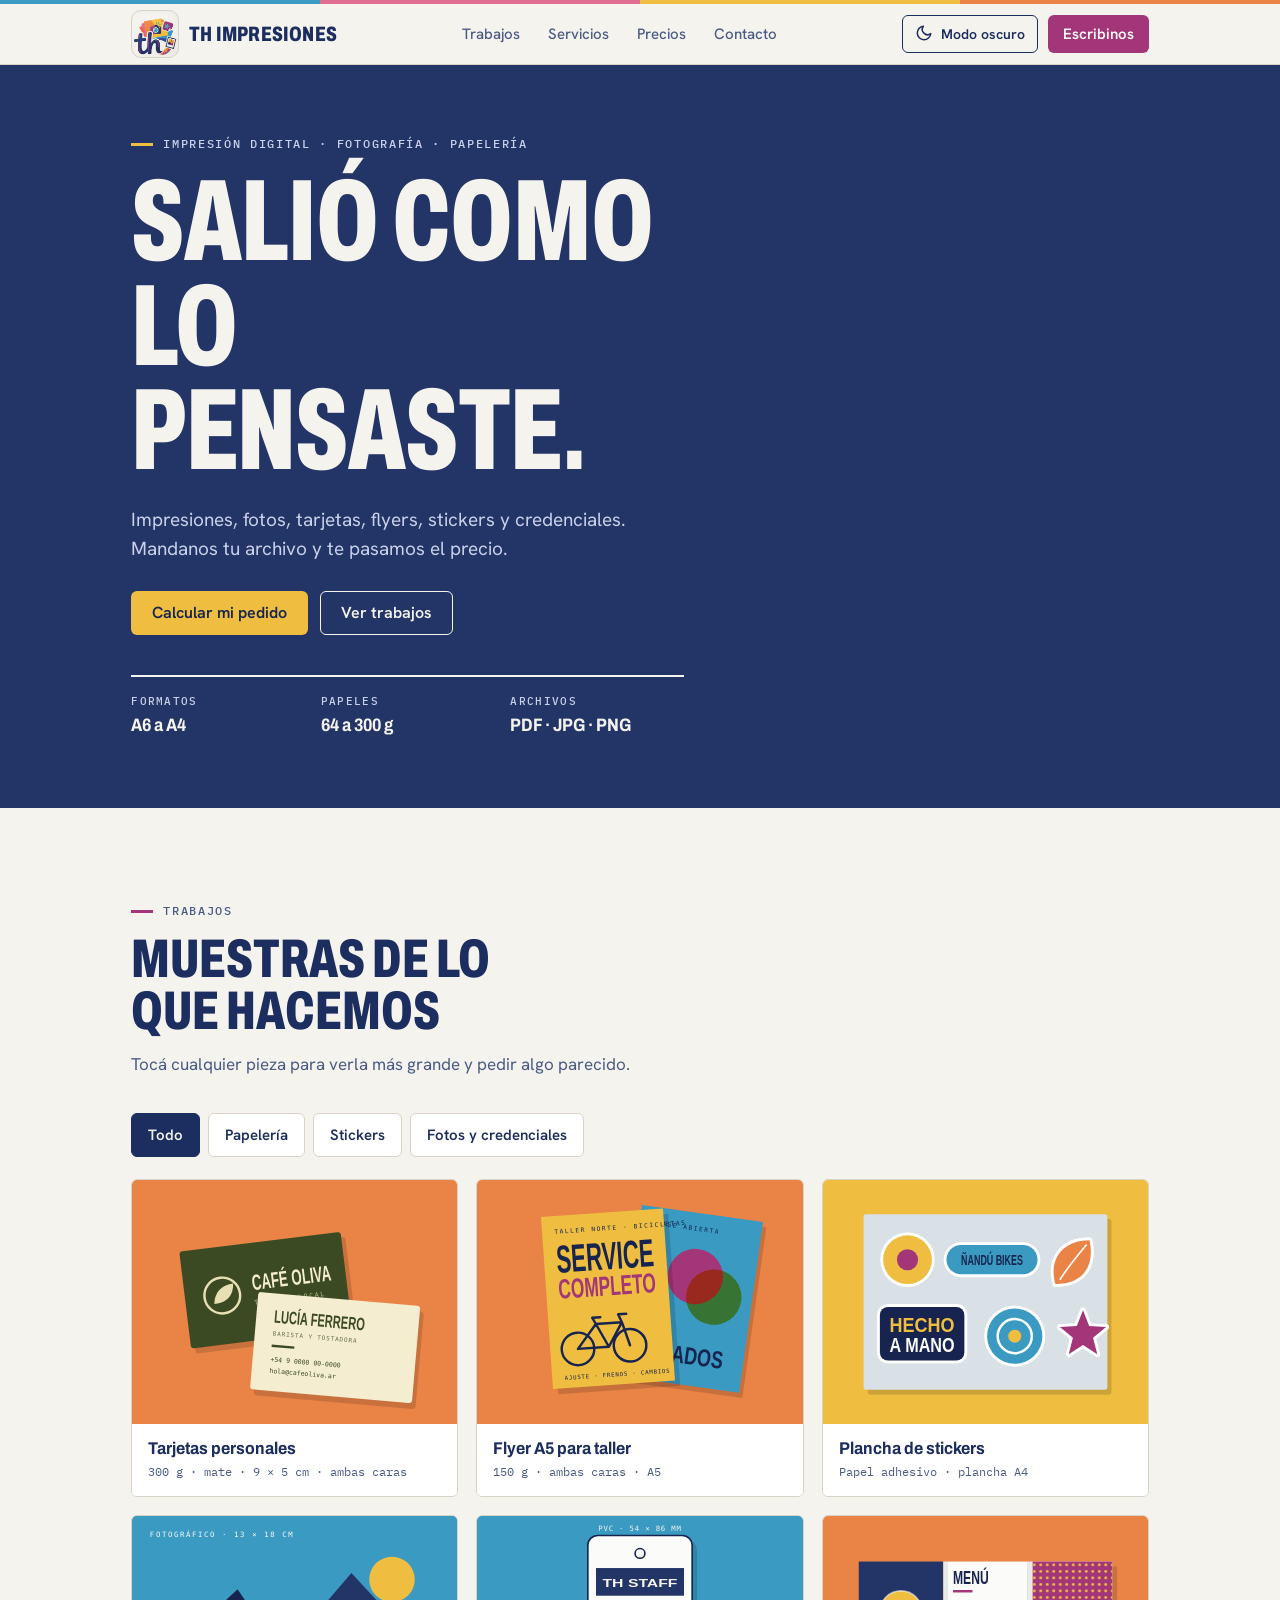
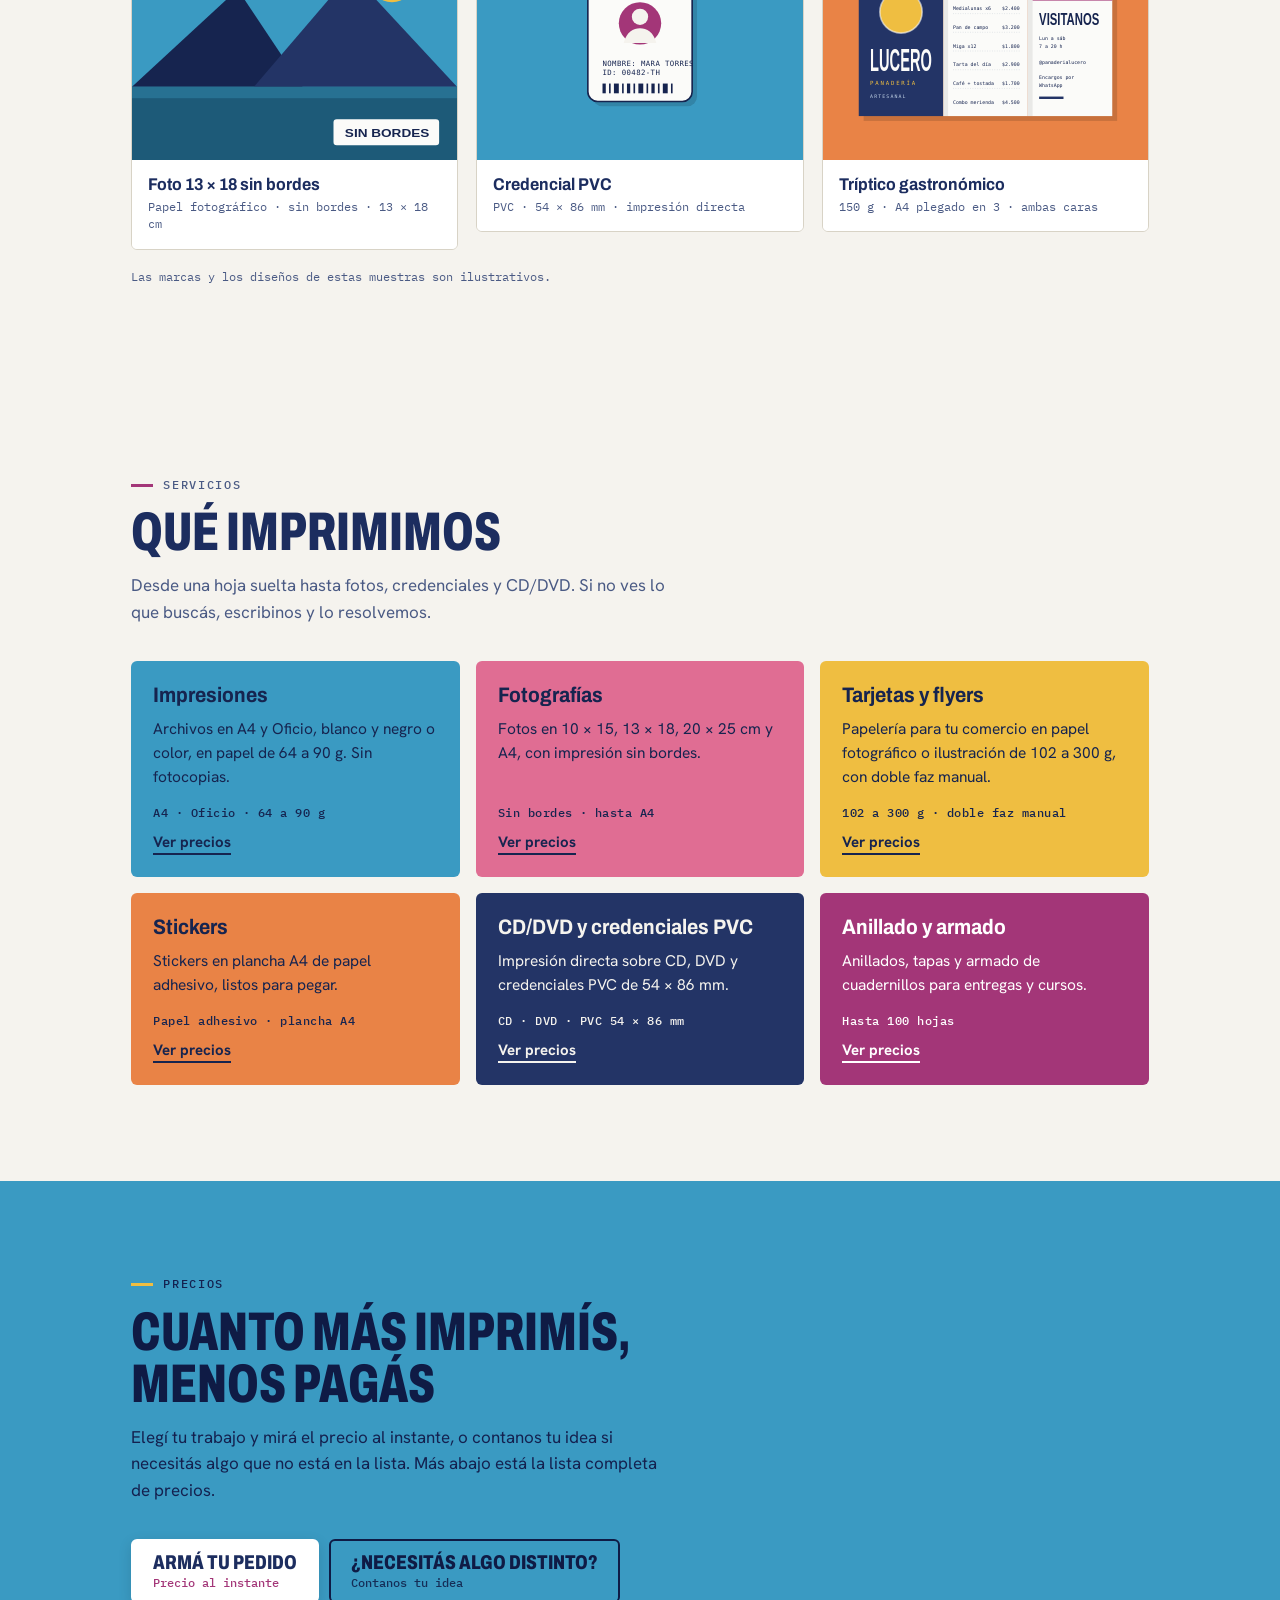
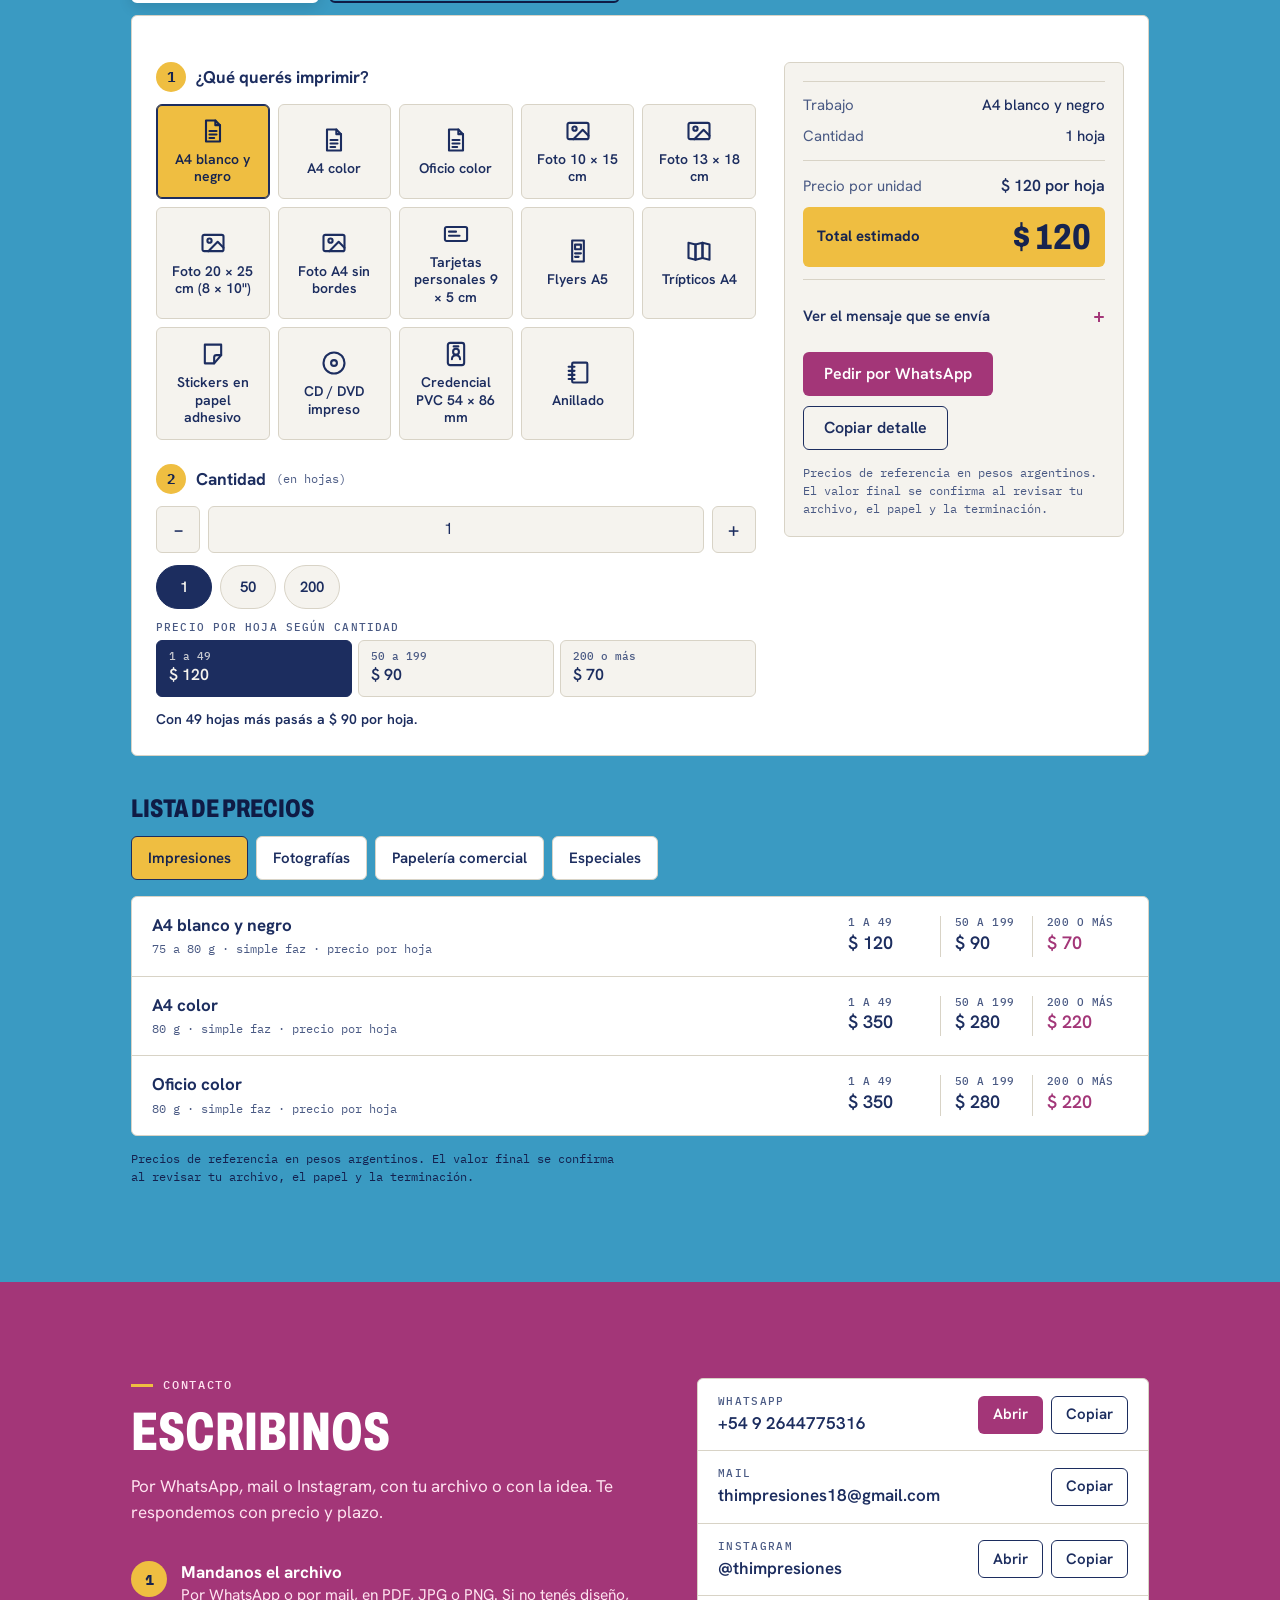
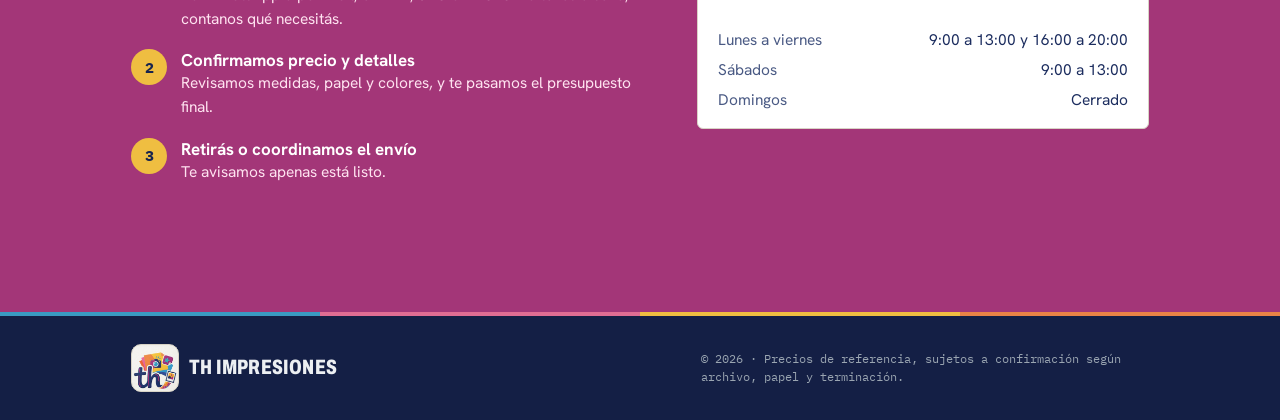
==== commit 12932c0c: "nueva forma de horarios" ====
--- a/th-impresiones/public/index.html
+++ b/th-impresiones/public/index.html
@@ -11,9 +11,9 @@
 <link rel="preconnect" href="https://fonts.googleapis.com">
 <link rel="preconnect" href="https://fonts.gstatic.com" crossorigin>
 <link rel="stylesheet" href="https://fonts.googleapis.com/css2?family=Archivo:wdth,wght@62..125,100..900&family=Hanken+Grotesk:wght@400;500;600;700&family=IBM+Plex+Mono:wght@400;500&display=swap">
-<link rel="stylesheet" href="css/tokens.css?v=5">
-<link rel="stylesheet" href="css/base.css?v=5">
-<link rel="stylesheet" href="css/secciones.css?v=5">
+<link rel="stylesheet" href="css/tokens.css?v=6">
+<link rel="stylesheet" href="css/base.css?v=6">
+<link rel="stylesheet" href="css/secciones.css?v=6">
 </head>
 <body>
 
@@ -141,11 +141,18 @@
       <div class="sec-head">
         <p class="eyebrow">Precios</p>
         <h2>Cuanto más imprimís, menos pagás</h2>
-        <p class="sec-lead">Armá tu pedido paso a paso y mirá el total al instante. El precio baja por cantidad. Más abajo está la lista completa.</p>
-      </div>
-      <div class="calc" id="calc" aria-labelledby="calc-t">
+        <p class="sec-lead">Elegí tu trabajo y mirá el precio al instante, o contanos tu idea si necesitás algo que no está en la lista. Más abajo está la lista completa de precios.</p>
+      </div>
+      <div class="modos" id="modos" role="tablist" aria-label="Cómo querés pedir">
+        <button class="modo" type="button" role="tab" id="tab-calc" aria-selected="true" aria-controls="calc">
+          <strong>Armá tu pedido</strong><span>Precio al instante</span>
+        </button>
+        <button class="modo" type="button" role="tab" id="tab-distinto" aria-selected="false" aria-controls="distinto" tabindex="-1">
+          <strong>¿Necesitás algo distinto?</strong><span>Contanos tu idea</span>
+        </button>
+      </div>
+      <div class="calc panel-modo" id="calc" role="tabpanel" aria-labelledby="tab-calc">
         <div class="calc-cab">
-          <h3 id="calc-t">Calculá tu pedido</h3>
           <div class="atajos" id="calc-atajos-wrap">
             <span class="label">Atajos</span>
             <div class="atajos-btns" id="calc-atajos"></div>
@@ -207,6 +214,37 @@
         </div>
       </div>
 
+      <div class="calc panel-modo" id="distinto" role="tabpanel" aria-labelledby="tab-distinto" hidden>
+        <form class="calc-grid" id="pedido" novalidate>
+          <div class="distinto-campos">
+            <p class="distinto-lead">Para trabajos a medida, si no tenés diseño o si lo que buscás no está en la lista. Completá lo que sepas y abrimos WhatsApp con el mensaje listo para enviar.</p>
+            <div class="field">
+              <label for="p-nombre">Tu nombre</label>
+              <input id="p-nombre" type="text" autocomplete="name" placeholder="Ej: Martina">
+            </div>
+            <div class="field" id="p-trabajo-field">
+              <label for="p-trabajo">Qué necesitás</label>
+              <select id="p-trabajo"></select>
+            </div>
+            <div class="field">
+              <label for="p-detalle">Contanos tu idea</label>
+              <textarea id="p-detalle" rows="5" placeholder="Ej: Invitaciones para un cumpleaños de 15, tengo la idea pero no el diseño. Serían unas 80 y las necesito en dos semanas."></textarea>
+            </div>
+          </div>
+          <div class="calc-resumen">
+            <div class="field">
+              <span class="label">Así va a salir el mensaje</span>
+              <div class="preview" id="p-preview" aria-live="polite"></div>
+            </div>
+            <div class="calc-actions">
+              <a class="btn btn-primary" id="p-wa" target="_blank" rel="noopener" href="#contacto">Enviar por WhatsApp</a>
+              <button class="btn btn-ghost" type="button" id="p-copy">Copiar mensaje</button>
+            </div>
+            <p class="nota nota-calc">Te respondemos con precio y plazo. Si tenés el archivo o una foto de referencia, mandala en el mismo chat.</p>
+          </div>
+        </form>
+      </div>
+
       <div class="lista-bloque">
         <h3 class="lista-t">Lista de precios</h3>
         <div class="tabs" id="tabs" role="group" aria-label="Categorías de precios"></div>
@@ -238,15 +276,17 @@
       <div>
         <div class="sec-head">
           <p class="eyebrow">Contacto</p>
-          <h2>Pedí tu presupuesto</h2>
-          <p class="sec-lead">Escribinos por WhatsApp con tu archivo o con la idea. Te respondemos con precio y plazo.</p>
+          <h2>Escribinos</h2>
+          <p class="sec-lead">Por WhatsApp, mail o Instagram, con tu archivo o con la idea. Te respondemos con precio y plazo.</p>
         </div>
         <ol class="pasos">
           <li><div><h3>Mandanos el archivo</h3><p>Por WhatsApp o por mail, en PDF, JPG o PNG. Si no tenés diseño, contanos qué necesitás.</p></div></li>
           <li><div><h3>Confirmamos precio y detalles</h3><p>Revisamos medidas, papel y colores, y te pasamos el presupuesto final.</p></div></li>
           <li><div><h3>Retirás o coordinamos el envío</h3><p>Te avisamos apenas está listo.</p></div></li>
         </ol>
-        <div class="ficha">
+      </div>
+
+      <div class="ficha">
           <div class="ficha-row">
             <div><p class="ficha-k">WhatsApp</p><p class="ficha-v" id="v-tel" data-cfg="telefono"></p></div>
             <div class="ficha-btns">
@@ -269,33 +309,8 @@
             <p class="abierto" hidden></p>
             <dl class="horarios" id="horarios"></dl>
           </div>
-        </div>
-      </div>
-
-      <form class="pedido" id="pedido" novalidate>
-        <h3>Armá tu consulta</h3>
-        <p>Completá lo que sepas y abrimos WhatsApp con el mensaje listo para enviar.</p>
-        <div class="field">
-          <label for="p-nombre">Tu nombre</label>
-          <input id="p-nombre" type="text" autocomplete="name" placeholder="Ej: Martina">
-        </div>
-        <div class="field">
-          <label for="p-trabajo">Qué necesitás</label>
-          <select id="p-trabajo"></select>
-        </div>
-        <div class="field">
-          <label for="p-detalle">Cantidad, medidas y plazo</label>
-          <textarea id="p-detalle" rows="4" placeholder="Ej: 200 flyers A5 a color, los necesito para el viernes"></textarea>
-        </div>
-        <div class="field">
-          <span class="label">Así va a salir el mensaje</span>
-          <div class="preview" id="p-preview" aria-live="polite"></div>
-        </div>
-        <div class="actions">
-          <a class="btn btn-primary" id="p-wa" target="_blank" rel="noopener" href="#contacto">Abrir en WhatsApp</a>
-          <button class="btn btn-ghost" type="button" id="p-copy">Copiar mensaje</button>
-        </div>
-      </form>
+      </div>
+
     </div>
   </section>
 </main>
@@ -330,17 +345,17 @@
   <svg viewBox="0 0 24 24" fill="none" stroke="currentColor" stroke-width="2" stroke-linecap="round" stroke-linejoin="round" aria-hidden="true"><path d="M20 11.5a8 8 0 0 1-11.8 7L4 20l1.5-4A8 8 0 1 1 20 11.5z"/><path d="M9 9.5c0 3 2.5 5.5 5.5 5.5"/></svg>
 </a>
 
-<script src="js/config.js?v=5" defer></script>
-<script src="js/precios.js?v=5" defer></script>
-<script src="js/utils.js?v=5" defer></script>
-<script src="js/iconos.js?v=5" defer></script>
-<script src="js/horario.js?v=5" defer></script>
-<script src="js/datos.js?v=5" defer></script>
-<script src="js/calculadora.js?v=5" defer></script>
-<script src="js/galeria.js?v=5" defer></script>
-<script src="js/contacto.js?v=5" defer></script>
-<script src="js/tema.js?v=5" defer></script>
-<script src="js/main.js?v=5" defer></script>
+<script src="js/config.js?v=6" defer></script>
+<script src="js/precios.js?v=6" defer></script>
+<script src="js/utils.js?v=6" defer></script>
+<script src="js/iconos.js?v=6" defer></script>
+<script src="js/horario.js?v=6" defer></script>
+<script src="js/datos.js?v=6" defer></script>
+<script src="js/calculadora.js?v=6" defer></script>
+<script src="js/galeria.js?v=6" defer></script>
+<script src="js/contacto.js?v=6" defer></script>
+<script src="js/tema.js?v=6" defer></script>
+<script src="js/main.js?v=6" defer></script>
 
 </body>
 </html>
--- a/th-impresiones/public/css/secciones.css
+++ b/th-impresiones/public/css/secciones.css
@@ -69,8 +69,8 @@
 .nota{margin-top:14px;font:400 .75rem/1.5 var(--mono);color:var(--band-muted,var(--muted));max-width:70ch}
 
 .calc{background:var(--surface);border:1px solid var(--line);border-radius:var(--radius);padding:24px;display:grid;gap:22px}
-.calc input,.calc select{background:var(--bg)}
-.calc h3,.pedido h3{font:800 1.6rem/1 var(--display);font-stretch:72%;text-transform:uppercase}
+.calc input,.calc select,.calc textarea{background:var(--bg)}
+.calc h3{font:800 1.6rem/1 var(--display);font-stretch:72%;text-transform:uppercase}
 .qty{display:grid;grid-template-columns:44px minmax(0,1fr) 44px;gap:8px}
 .qty button{min-height:44px;border:1px solid var(--line);border-radius:var(--radius);background:var(--bg);
   color:var(--fg);font:500 1.25rem/1 var(--body);cursor:pointer}
@@ -153,9 +153,6 @@
 .horarios div{display:flex;justify-content:space-between;gap:16px;font-size:.9688rem}
 .horarios dt{color:var(--muted)}
 .horarios dd{font-variant-numeric:tabular-nums;text-align:right}
-.pedido{background:var(--surface);border:1px solid var(--line);border-radius:var(--radius);padding:24px;display:grid;gap:14px}
-.pedido>p{color:var(--muted);font-size:.9688rem}
-.pedido input,.pedido select,.pedido textarea{background:var(--bg)}
 .preview{padding:12px;border:1px dashed var(--line);border-radius:var(--radius);font:400 .8125rem/1.55 var(--mono);
   color:var(--fg);overflow-wrap:anywhere;white-space:pre-wrap}
 
@@ -331,3 +328,19 @@
   .atajos-btns{flex-wrap:nowrap;overflow-x:auto;width:100%;padding-bottom:4px;scrollbar-width:thin}
   .atajo{flex:none}
 }
+
+/* Pestañas de Precios: "Armá tu pedido" / "¿Necesitás algo distinto?" */
+.modos{display:grid;grid-template-columns:repeat(2,minmax(0,1fr));gap:8px;margin-bottom:12px}
+@media(min-width:700px){.modos{display:flex;gap:10px}}
+.modo{display:grid;gap:2px;justify-items:start;align-content:center;min-height:64px;padding:10px 20px;text-align:left;cursor:pointer;
+  border:2px solid var(--band-fg,var(--fg));border-radius:var(--radius);background:transparent;color:var(--band-fg,var(--fg));
+  transition:background .15s,color .15s}
+.modo strong{font:800 1.25rem/1.05 var(--display);font-stretch:75%;text-transform:uppercase}
+.modo span{font:500 .75rem/1.3 var(--mono);opacity:.85}
+.modo:hover{background:rgba(255,255,255,.14)}
+.modo[aria-selected="true"]{background:var(--surface);color:var(--fg);border-color:var(--surface);box-shadow:0 4px 14px rgba(0,0,0,.12)}
+.modo[aria-selected="true"] span{color:var(--accent);opacity:1}
+.distinto-campos{display:grid;gap:14px;align-content:start}
+.distinto-lead{color:var(--muted);font-size:1rem;max-width:60ch}
+#distinto textarea{min-height:140px}
+.calc{grid-template-columns:minmax(0,1fr)}.calc-cab,.calc-cab>*{min-width:0}
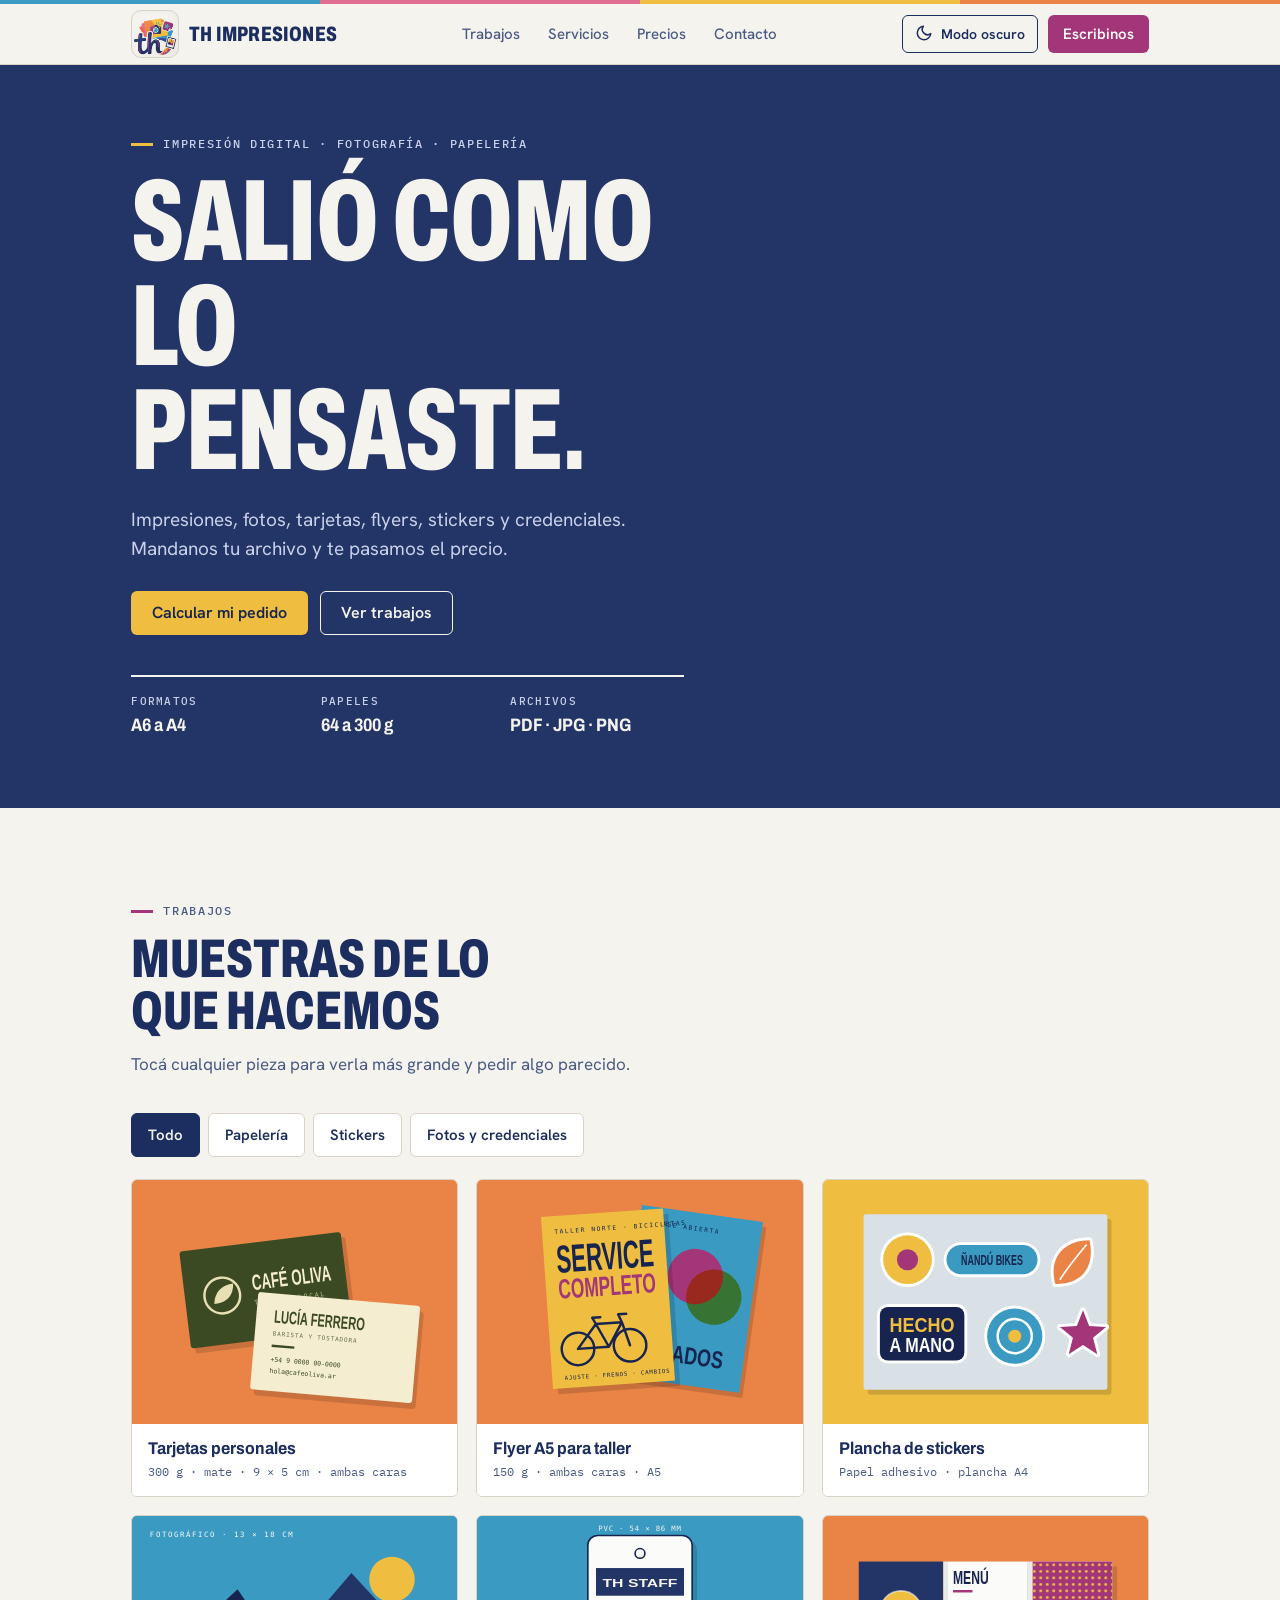
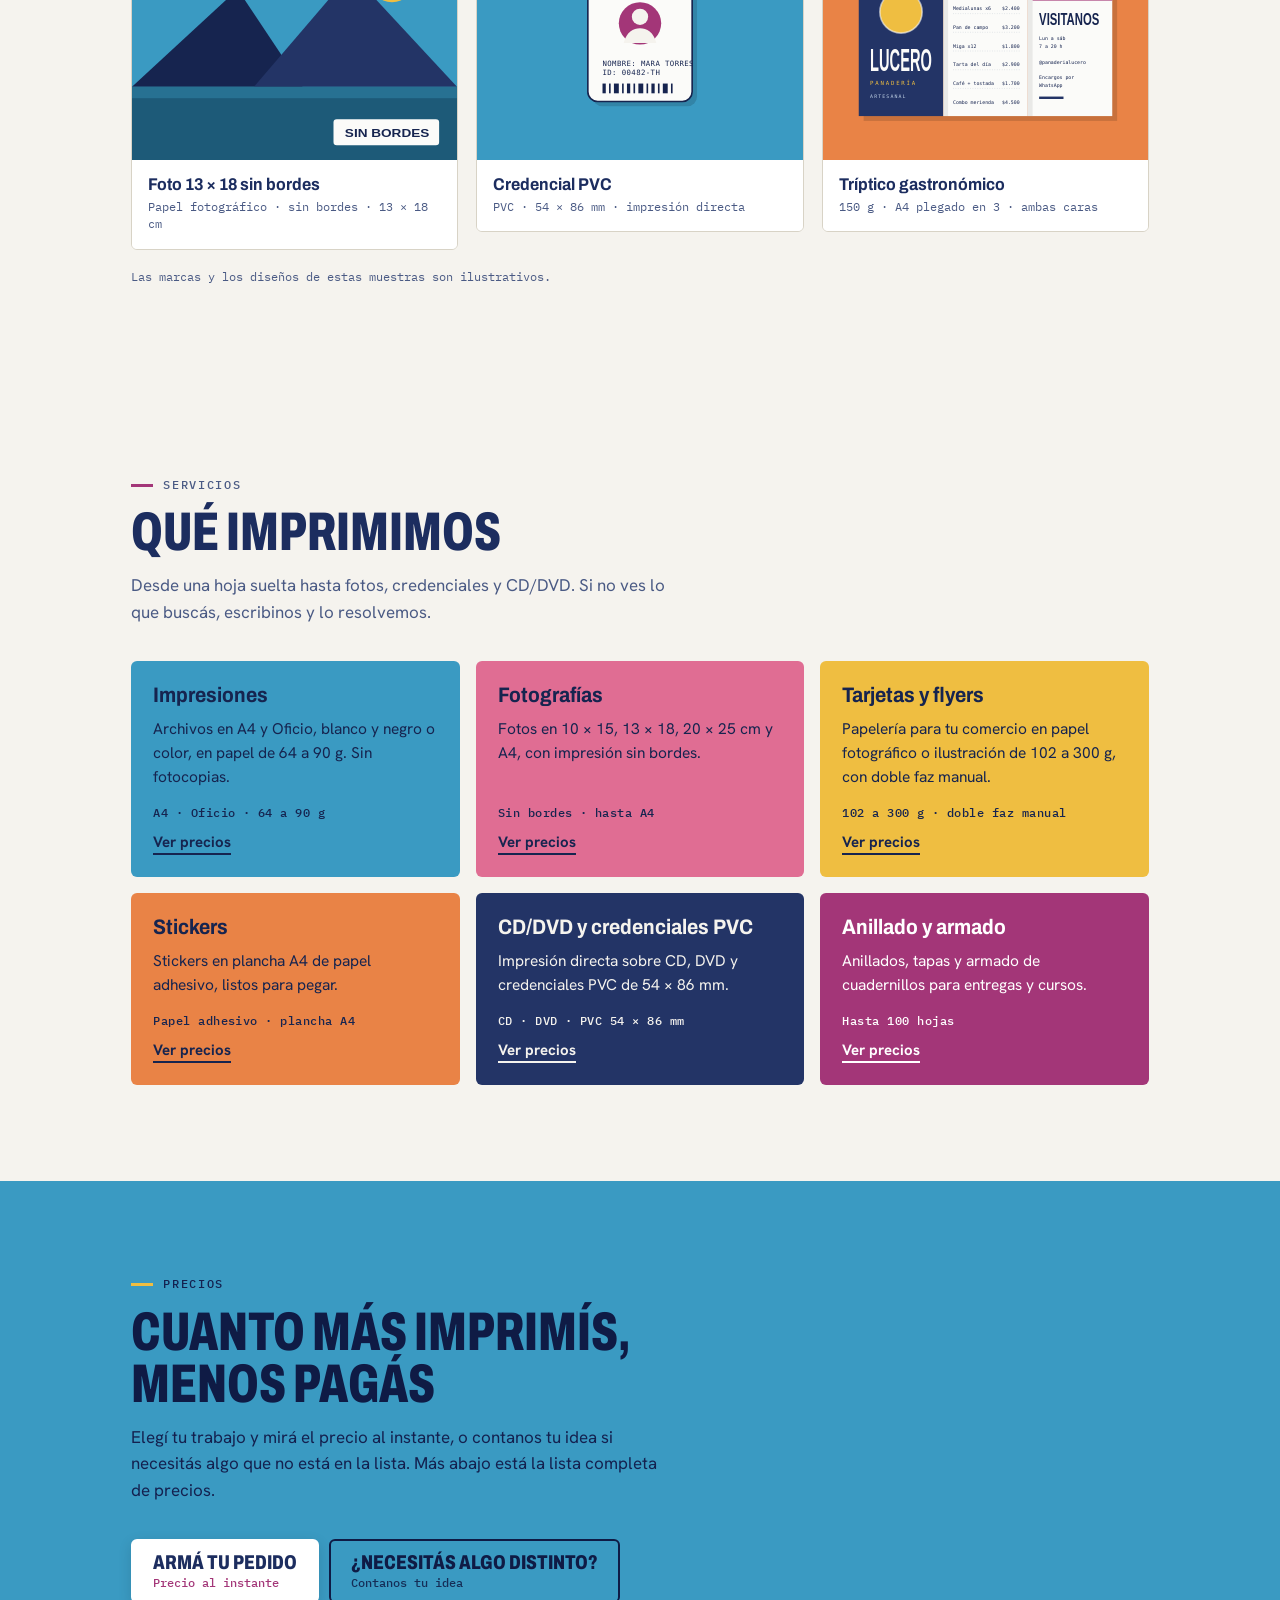
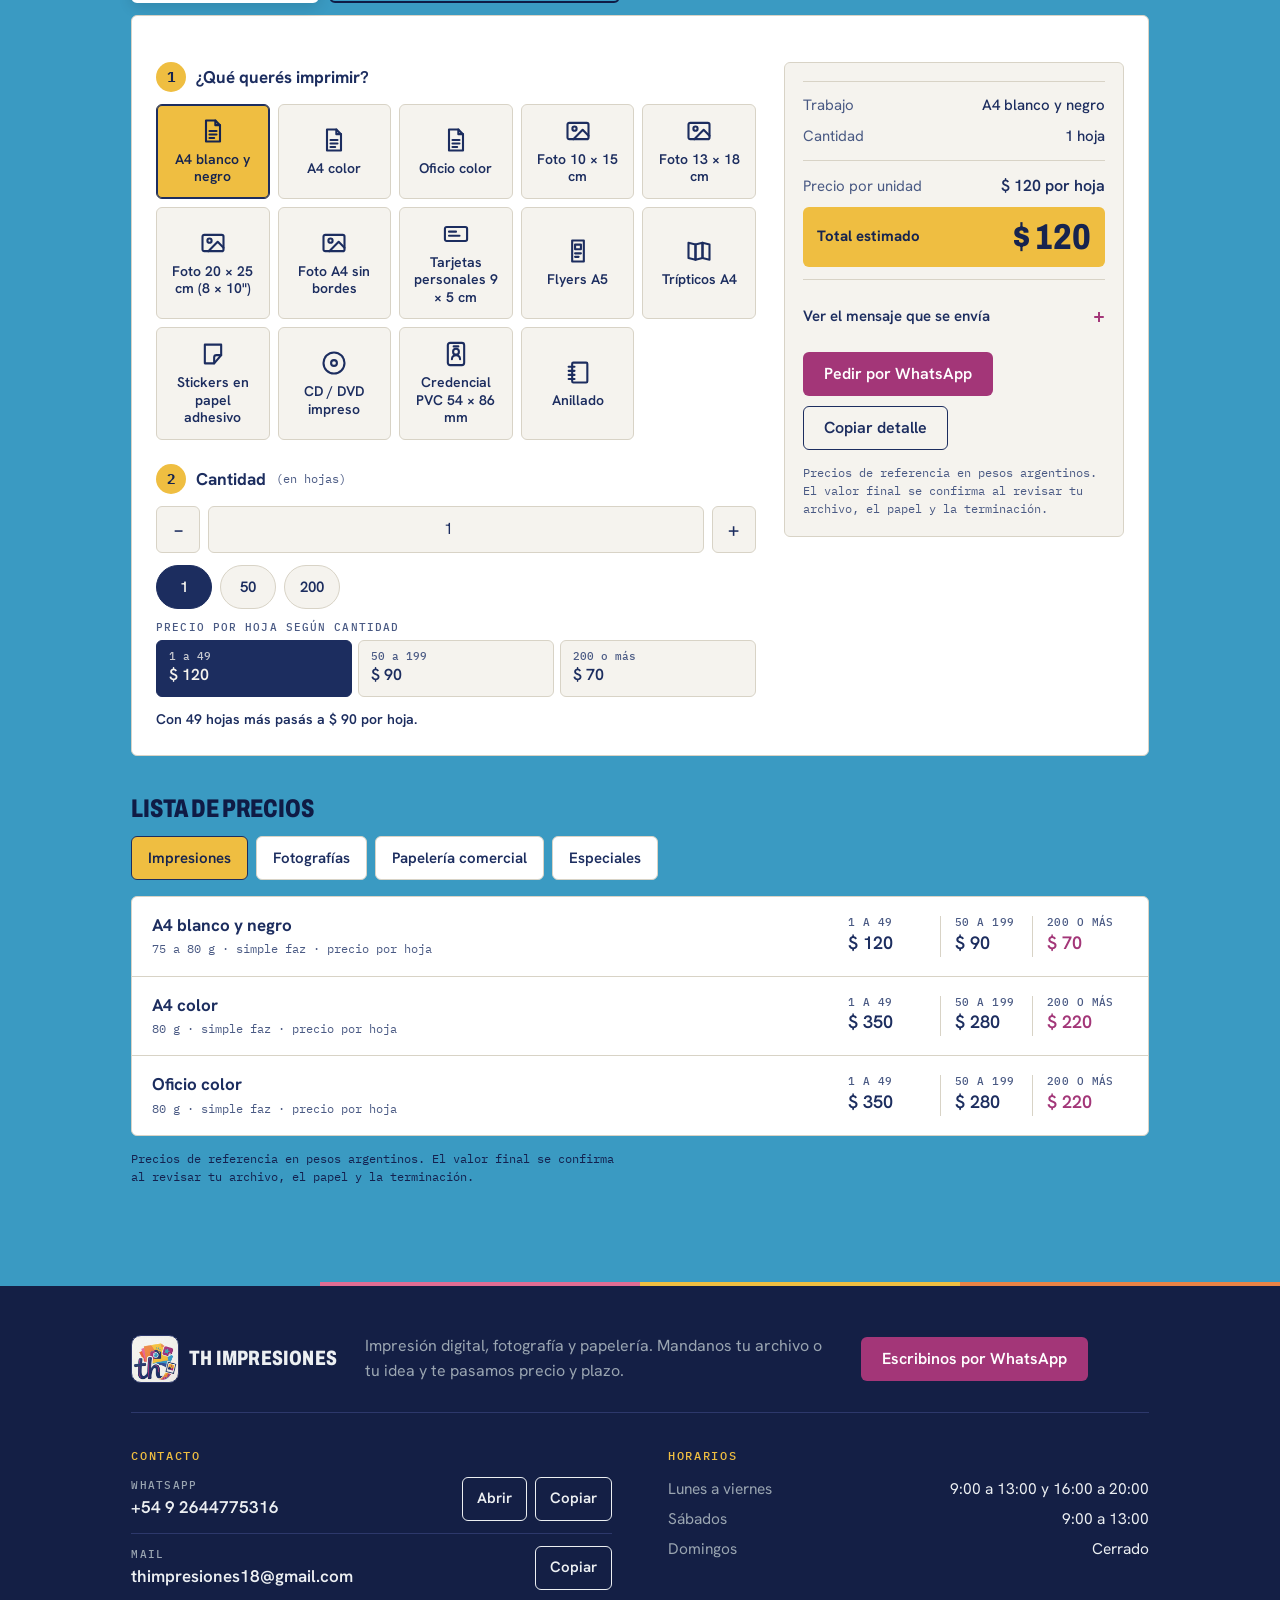
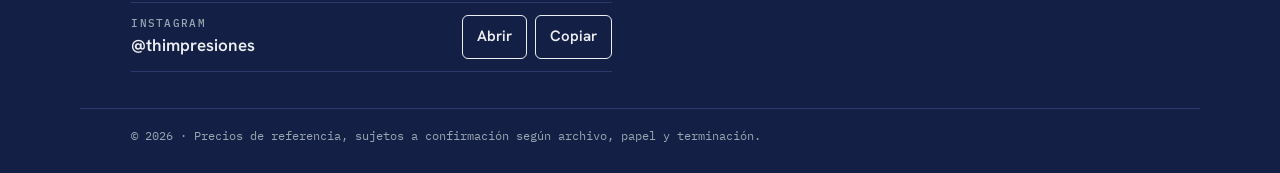
==== commit 4060b3ea: "Nueva forma de contacto" ====
--- a/th-impresiones/public/index.html
+++ b/th-impresiones/public/index.html
@@ -11,9 +11,9 @@
 <link rel="preconnect" href="https://fonts.googleapis.com">
 <link rel="preconnect" href="https://fonts.gstatic.com" crossorigin>
 <link rel="stylesheet" href="https://fonts.googleapis.com/css2?family=Archivo:wdth,wght@62..125,100..900&family=Hanken+Grotesk:wght@400;500;600;700&family=IBM+Plex+Mono:wght@400;500&display=swap">
-<link rel="stylesheet" href="css/tokens.css?v=6">
-<link rel="stylesheet" href="css/base.css?v=6">
-<link rel="stylesheet" href="css/secciones.css?v=6">
+<link rel="stylesheet" href="css/tokens.css?v=7">
+<link rel="stylesheet" href="css/base.css?v=7">
+<link rel="stylesheet" href="css/secciones.css?v=7">
 </head>
 <body>
 
@@ -271,54 +271,48 @@
     </div>
   </section>
 
-  <section id="contacto" class="sec band band-pink">
-    <div class="wrap contacto-grid">
-      <div>
-        <div class="sec-head">
-          <p class="eyebrow">Contacto</p>
-          <h2>Escribinos</h2>
-          <p class="sec-lead">Por WhatsApp, mail o Instagram, con tu archivo o con la idea. Te respondemos con precio y plazo.</p>
-        </div>
-        <ol class="pasos">
-          <li><div><h3>Mandanos el archivo</h3><p>Por WhatsApp o por mail, en PDF, JPG o PNG. Si no tenés diseño, contanos qué necesitás.</p></div></li>
-          <li><div><h3>Confirmamos precio y detalles</h3><p>Revisamos medidas, papel y colores, y te pasamos el presupuesto final.</p></div></li>
-          <li><div><h3>Retirás o coordinamos el envío</h3><p>Te avisamos apenas está listo.</p></div></li>
-        </ol>
-      </div>
-
-      <div class="ficha">
-          <div class="ficha-row">
-            <div><p class="ficha-k">WhatsApp</p><p class="ficha-v" id="v-tel" data-cfg="telefono"></p></div>
-            <div class="ficha-btns">
-              <a class="btn btn-primary btn-sm js-wa" target="_blank" rel="noopener" href="#contacto">Abrir</a>
-              <button class="btn btn-ghost btn-sm" type="button" data-copy="v-tel">Copiar</button>
-            </div>
-          </div>
-          <div class="ficha-row">
-            <div><p class="ficha-k">Mail</p><p class="ficha-v" id="v-mail" data-cfg="email"></p></div>
-            <div class="ficha-btns"><button class="btn btn-ghost btn-sm" type="button" data-copy="v-mail">Copiar</button></div>
-          </div>
-          <div class="ficha-row">
-            <div><p class="ficha-k">Instagram</p><p class="ficha-v" id="v-ig" data-cfg="instagram"></p></div>
-            <div class="ficha-btns">
-              <a class="btn btn-ghost btn-sm" id="ig-link" target="_blank" rel="noopener" href="https://instagram.com">Abrir</a>
-              <button class="btn btn-ghost btn-sm" type="button" data-copy="v-ig">Copiar</button>
-            </div>
-          </div>
-          <div class="horarios-box">
-            <p class="abierto" hidden></p>
-            <dl class="horarios" id="horarios"></dl>
-          </div>
-      </div>
-
-    </div>
-  </section>
 </main>
 
-<footer class="site-foot">
+<footer class="site-foot" id="contacto">
   <div class="cmyk-bar" aria-hidden="true"><i></i><i></i><i></i><i></i></div>
-  <div class="wrap foot-in">
-    <a class="brand" href="#inicio"><span class="brand-mark" role="img" aria-hidden="true"></span><span data-cfg="nombre">TH Impresiones</span></a>
+  <div class="wrap foot-grid">
+    <div class="foot-marca">
+      <a class="brand" href="#inicio"><span class="brand-mark" role="img" aria-hidden="true"></span><span data-cfg="nombre">TH Impresiones</span></a>
+      <p class="foot-desc">Impresión digital, fotografía y papelería. Mandanos tu archivo o tu idea y te pasamos precio y plazo.</p>
+      <a class="btn btn-primary js-wa" target="_blank" rel="noopener" href="#contacto">Escribinos por WhatsApp</a>
+    </div>
+
+    <div class="foot-col">
+      <h2 class="foot-t">Contacto</h2>
+      <ul class="foot-datos">
+        <li>
+          <div><p class="ficha-k">WhatsApp</p><p class="ficha-v" id="v-tel" data-cfg="telefono"></p></div>
+          <div class="ficha-btns">
+            <a class="btn btn-ghost btn-sm js-wa" target="_blank" rel="noopener" href="#contacto">Abrir</a>
+            <button class="btn btn-ghost btn-sm" type="button" data-copy="v-tel">Copiar</button>
+          </div>
+        </li>
+        <li>
+          <div><p class="ficha-k">Mail</p><p class="ficha-v" id="v-mail" data-cfg="email"></p></div>
+          <div class="ficha-btns"><button class="btn btn-ghost btn-sm" type="button" data-copy="v-mail">Copiar</button></div>
+        </li>
+        <li>
+          <div><p class="ficha-k">Instagram</p><p class="ficha-v" id="v-ig" data-cfg="instagram"></p></div>
+          <div class="ficha-btns">
+            <a class="btn btn-ghost btn-sm" id="ig-link" target="_blank" rel="noopener" href="https://instagram.com">Abrir</a>
+            <button class="btn btn-ghost btn-sm" type="button" data-copy="v-ig">Copiar</button>
+          </div>
+        </li>
+      </ul>
+    </div>
+
+    <div class="foot-col">
+      <h2 class="foot-t">Horarios</h2>
+      <p class="abierto" hidden></p>
+      <dl class="horarios" id="horarios"></dl>
+    </div>
+  </div>
+  <div class="wrap foot-base">
     <p>© 2026 · Precios de referencia, sujetos a confirmación según archivo, papel y terminación.</p>
   </div>
 </footer>
@@ -345,17 +339,17 @@
   <svg viewBox="0 0 24 24" fill="none" stroke="currentColor" stroke-width="2" stroke-linecap="round" stroke-linejoin="round" aria-hidden="true"><path d="M20 11.5a8 8 0 0 1-11.8 7L4 20l1.5-4A8 8 0 1 1 20 11.5z"/><path d="M9 9.5c0 3 2.5 5.5 5.5 5.5"/></svg>
 </a>
 
-<script src="js/config.js?v=6" defer></script>
-<script src="js/precios.js?v=6" defer></script>
-<script src="js/utils.js?v=6" defer></script>
-<script src="js/iconos.js?v=6" defer></script>
-<script src="js/horario.js?v=6" defer></script>
-<script src="js/datos.js?v=6" defer></script>
-<script src="js/calculadora.js?v=6" defer></script>
-<script src="js/galeria.js?v=6" defer></script>
-<script src="js/contacto.js?v=6" defer></script>
-<script src="js/tema.js?v=6" defer></script>
-<script src="js/main.js?v=6" defer></script>
+<script src="js/config.js?v=7" defer></script>
+<script src="js/precios.js?v=7" defer></script>
+<script src="js/utils.js?v=7" defer></script>
+<script src="js/iconos.js?v=7" defer></script>
+<script src="js/horario.js?v=7" defer></script>
+<script src="js/datos.js?v=7" defer></script>
+<script src="js/calculadora.js?v=7" defer></script>
+<script src="js/galeria.js?v=7" defer></script>
+<script src="js/contacto.js?v=7" defer></script>
+<script src="js/tema.js?v=7" defer></script>
+<script src="js/main.js?v=7" defer></script>
 
 </body>
 </html>
--- a/th-impresiones/public/css/base.css
+++ b/th-impresiones/public/css/base.css
@@ -46,7 +46,7 @@
 .band-hero{--band-bg:var(--hero-bg);--band-fg:var(--hero-fg);--band-muted:var(--hero-muted);--band-line:var(--hero-line)}
 .band-cyan{--band-bg:var(--cyan-bg);--band-fg:var(--cyan-fg);--band-muted:var(--cyan-muted);--band-line:var(--cyan-line)}
 .band-pink{--band-bg:var(--pink-bg);--band-fg:var(--pink-fg);--band-muted:var(--pink-muted);--band-line:var(--pink-line)}
-.lista,.calc,.ficha,.pedido{color:var(--fg)}
+.lista,.calc{color:var(--fg)}
 .head-in{display:flex;align-items:center;justify-content:space-between;gap:16px;min-height:60px}
 .brand{display:flex;align-items:center;gap:10px;text-decoration:none;
   font:800 1.3rem/1 var(--display);font-stretch:72%;letter-spacing:.01em;text-transform:uppercase}
@@ -80,10 +80,7 @@
 input::placeholder,textarea::placeholder{color:var(--muted);opacity:.8}
 
 /* Pie */
-.foot-in{display:flex;flex-wrap:wrap;gap:12px 32px;align-items:center;justify-content:space-between;padding-block:28px}
-.foot-in p{font:400 .75rem/1.5 var(--mono);color:var(--muted);max-width:64ch}
 .site-foot{background:var(--foot-bg);color:#ECEFF2}
-.site-foot .foot-in p{color:#9AA5B1}
 
 /* Aviso que se muestra si no se pudo cargar data/datos.json */
 .aviso-datos{background:var(--accent);color:var(--on-accent);text-align:center;
--- a/th-impresiones/public/css/secciones.css
+++ b/th-impresiones/public/css/secciones.css
@@ -133,22 +133,6 @@
   border-radius:var(--radius);background:var(--surface);color:var(--fg);font:500 1.25rem/1 var(--body);cursor:pointer}
 .visor-x:hover{border-color:var(--fg)}
 
-/* Contacto */
-.contacto-grid{display:grid;gap:48px;align-items:start}
-@media(min-width:900px){.contacto-grid{grid-template-columns:minmax(0,1fr) minmax(0,.9fr);gap:64px}}
-.pasos{display:grid;gap:18px;margin-bottom:32px;counter-reset:paso}
-.pasos li{display:grid;grid-template-columns:36px minmax(0,1fr);gap:14px;counter-increment:paso}
-.pasos li::before{content:counter(paso);width:36px;height:36px;display:grid;place-items:center;
-  background:var(--y);color:var(--ink);border-radius:50%;font:700 .9375rem var(--mono)}
-.pasos h3{font:700 1.0625rem/1.3 var(--body);color:var(--band-fg,var(--fg))}
-.pasos p{color:var(--band-muted,var(--muted));font-size:.9688rem}
-.ficha{background:var(--surface);border:1px solid var(--line);border-radius:var(--radius)}
-.ficha-row{display:flex;align-items:center;justify-content:space-between;gap:12px;flex-wrap:wrap;
-  padding:16px 20px;border-bottom:1px solid var(--line)}
-.ficha-k{font:500 .6875rem/1.2 var(--mono);letter-spacing:.12em;text-transform:uppercase;color:var(--muted)}
-.ficha-v{margin-top:4px;font:600 1.0625rem/1.3 var(--body);overflow-wrap:anywhere}
-.ficha-row>div:first-child{min-width:0}
-.ficha-btns{display:flex;gap:8px;flex-wrap:wrap}
 .horarios{padding:16px 20px;display:grid;gap:6px}
 .horarios div{display:flex;justify-content:space-between;gap:16px;font-size:.9688rem}
 .horarios dt{color:var(--muted)}
@@ -282,9 +266,6 @@
 .hd-lista .hoy{background:var(--y);color:var(--ink)}
 .hd-lista .hoy dt{color:var(--ink);font-weight:700}
 .hd-hoy{font:600 .6875rem var(--mono);text-transform:uppercase;letter-spacing:.08em;margin-left:6px}
-.horarios-box{padding:16px 20px 0}
-.horarios-box .abierto{color:var(--fg)}
-.horarios-box .horarios{padding-inline:0}
 
 /* Antes de pedir: preguntas frecuentes + checklist */
 .ayuda-grid{display:grid;gap:40px;align-items:start}
@@ -344,3 +325,29 @@
 .distinto-lead{color:var(--muted);font-size:1rem;max-width:60ch}
 #distinto textarea{min-height:140px}
 .calc{grid-template-columns:minmax(0,1fr)}.calc-cab,.calc-cab>*{min-width:0}
+
+/* Pie de página con los datos de contacto */
+.site-foot{--fg:#ECEFF2;--bg:var(--foot-bg);--muted:#9AA5B1;--line:#2D386B;color:var(--fg)}
+.foot-grid{display:grid;gap:36px;padding-block:48px 36px}
+@media(min-width:760px){.foot-grid{grid-template-columns:repeat(2,minmax(0,1fr))}}
+.site-foot .horarios dt{white-space:nowrap}
+.foot-marca{display:grid;gap:16px;align-content:start;justify-items:start}
+.foot-desc{color:var(--muted);max-width:36ch}
+.foot-t{font:500 .75rem/1.2 var(--mono);letter-spacing:.14em;text-transform:uppercase;color:var(--y);margin-bottom:14px}
+.foot-datos li{display:flex;align-items:center;justify-content:space-between;gap:10px 16px;flex-wrap:wrap;padding-block:12px;
+  border-bottom:1px solid var(--line)}
+.foot-datos li:first-child{padding-top:0}
+.foot-datos li>div:first-child{min-width:0}
+.ficha-k{font:500 .6875rem/1.2 var(--mono);letter-spacing:.12em;text-transform:uppercase;color:var(--muted)}
+.ficha-v{margin-top:4px;font:600 1.0625rem/1.3 var(--body);overflow-wrap:anywhere}
+.ficha-btns{display:flex;gap:8px;flex-wrap:wrap}
+.site-foot .btn-sm{min-height:44px}
+.site-foot .abierto{margin-bottom:14px}
+.site-foot .horarios{padding:0}
+.foot-base{padding-block:18px 28px;border-top:1px solid var(--line)}
+.foot-base p{font:400 .75rem/1.5 var(--mono);color:var(--muted)}
+@media(min-width:760px){
+  .foot-grid{gap:36px 56px}
+  .foot-marca{grid-column:1/-1;display:flex;flex-wrap:wrap;align-items:center;gap:16px 28px;padding-bottom:28px;border-bottom:1px solid var(--line)}
+  .foot-desc{flex:1;min-width:240px;max-width:52ch}
+}
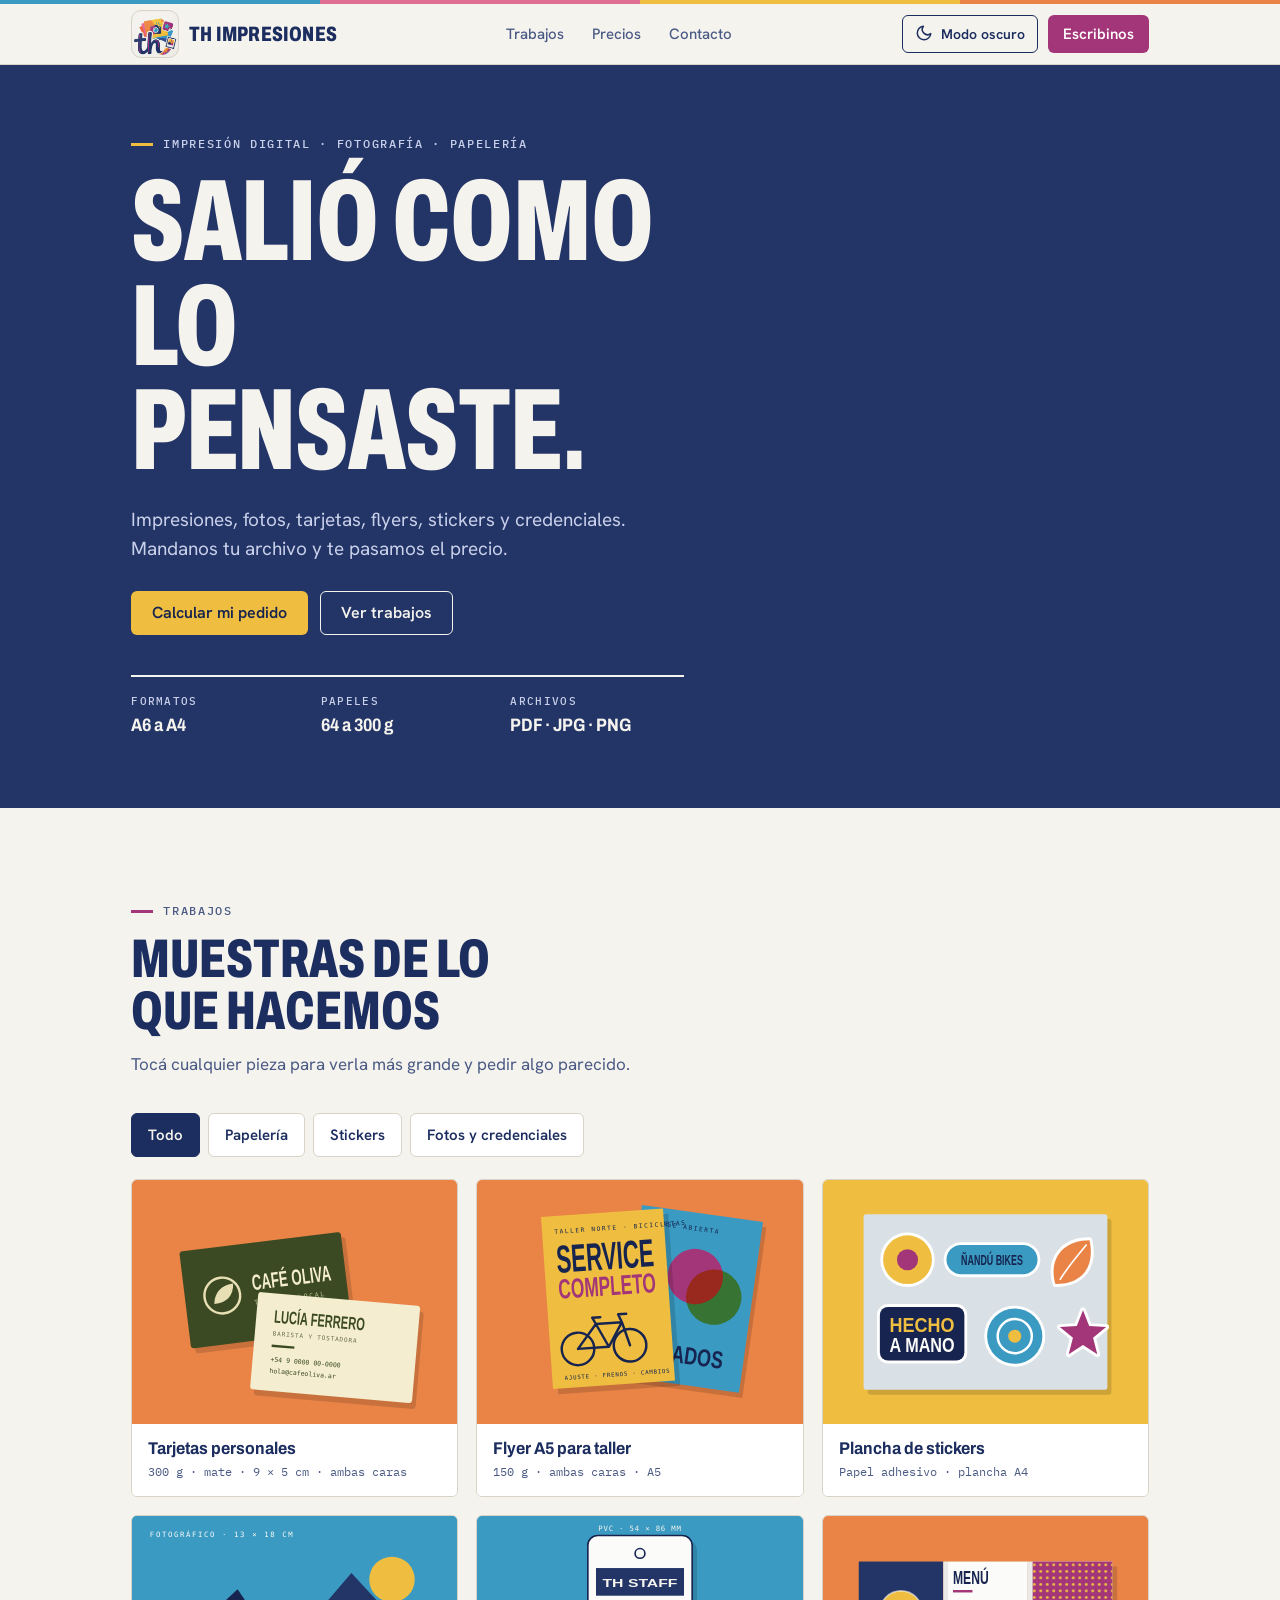
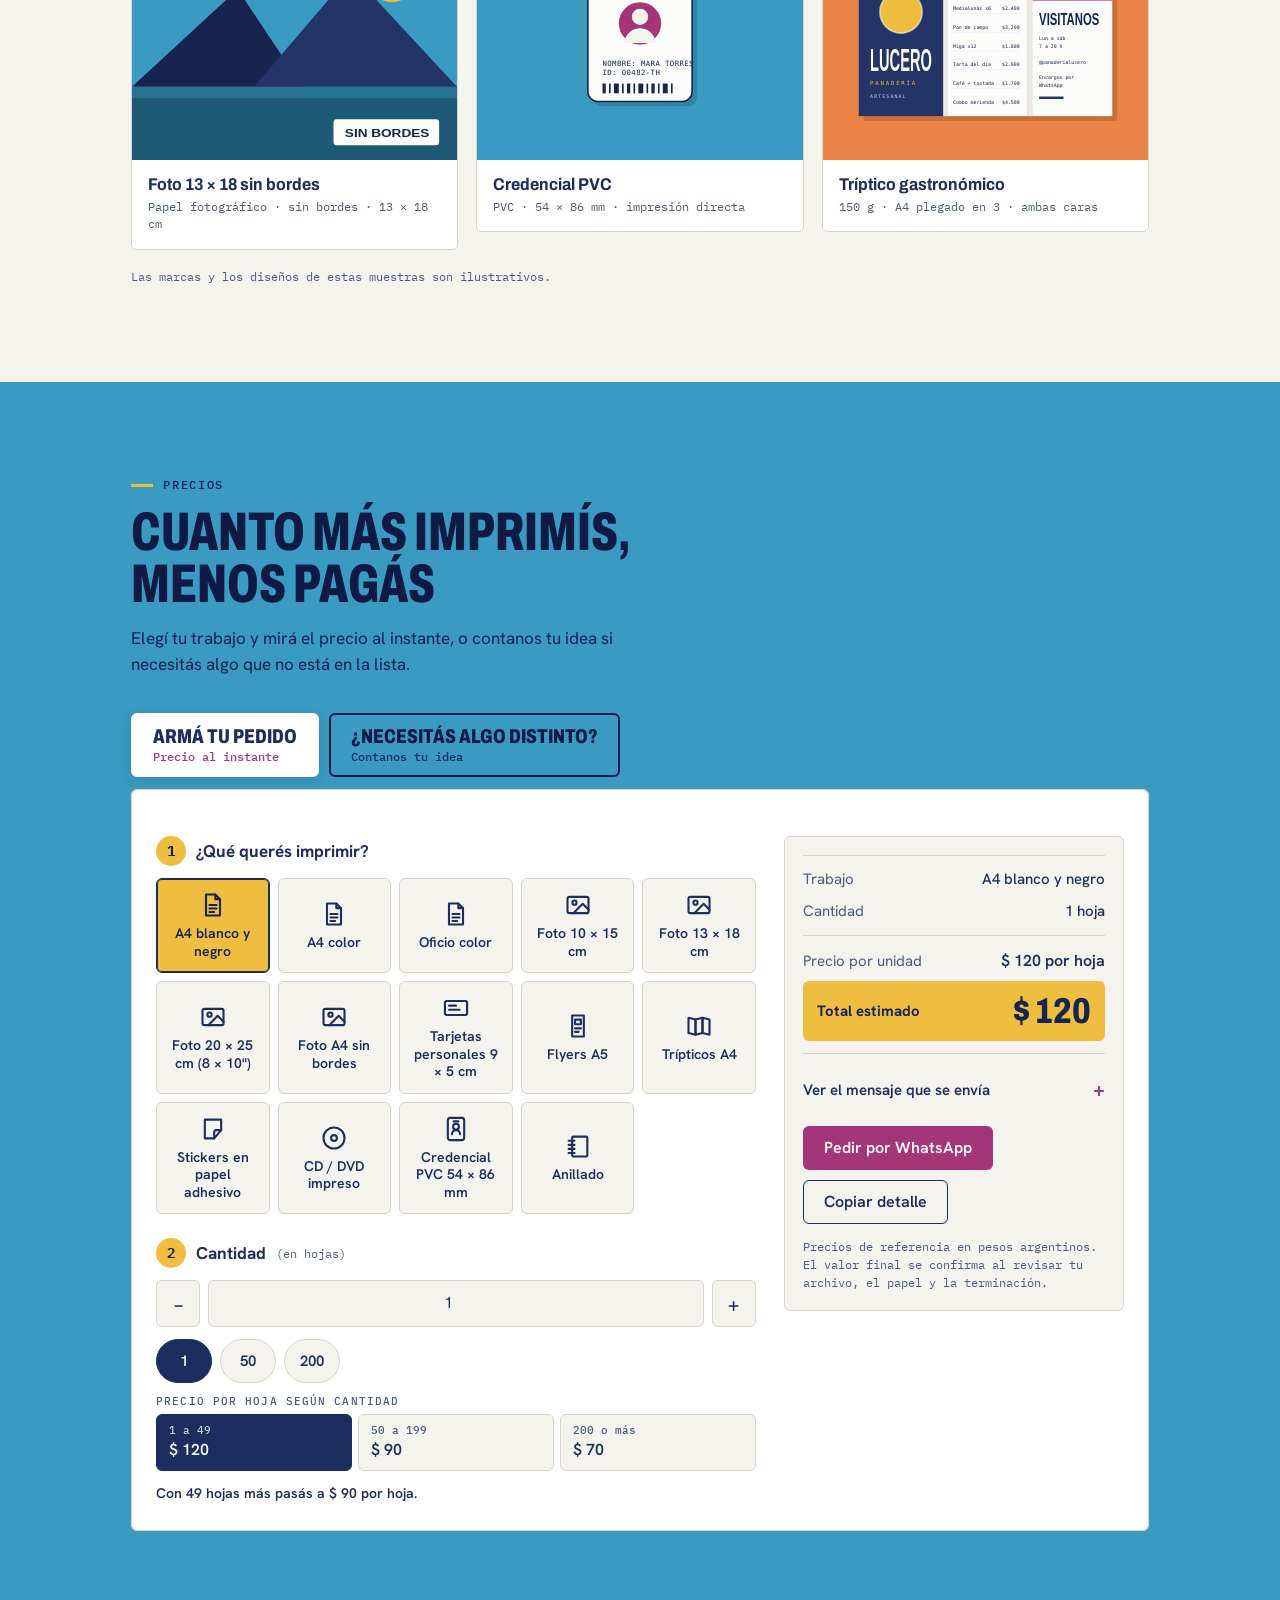
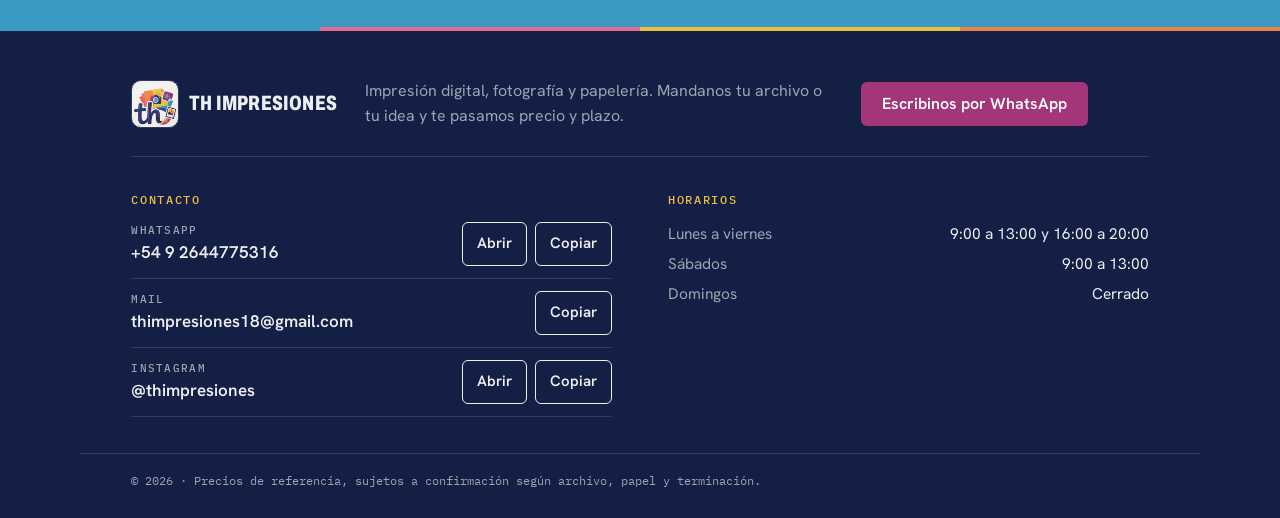
==== commit 78bd4315: "eliminacion de secciones irrelevantes" ====
--- a/th-impresiones/public/index.html
+++ b/th-impresiones/public/index.html
@@ -11,9 +11,9 @@
 <link rel="preconnect" href="https://fonts.googleapis.com">
 <link rel="preconnect" href="https://fonts.gstatic.com" crossorigin>
 <link rel="stylesheet" href="https://fonts.googleapis.com/css2?family=Archivo:wdth,wght@62..125,100..900&family=Hanken+Grotesk:wght@400;500;600;700&family=IBM+Plex+Mono:wght@400;500&display=swap">
-<link rel="stylesheet" href="css/tokens.css?v=7">
-<link rel="stylesheet" href="css/base.css?v=7">
-<link rel="stylesheet" href="css/secciones.css?v=7">
+<link rel="stylesheet" href="css/tokens.css?v=8">
+<link rel="stylesheet" href="css/base.css?v=8">
+<link rel="stylesheet" href="css/secciones.css?v=8">
 </head>
 <body>
 
@@ -31,7 +31,6 @@
     </a>
     <nav class="nav" aria-label="Secciones">
       <a href="#trabajos">Trabajos</a>
-      <a href="#servicios">Servicios</a>
       <a href="#precios">Precios</a>
       <a href="#contacto">Contacto</a>
     </nav>
@@ -88,60 +87,12 @@
     </div>
   </section>
 
-  <section id="servicios" class="sec">
-    <div class="wrap">
-      <div class="sec-head">
-        <p class="eyebrow">Servicios</p>
-        <h2>Qué imprimimos</h2>
-        <p class="sec-lead">Desde una hoja suelta hasta fotos, credenciales y CD/DVD. Si no ves lo que buscás, escribinos y lo resolvemos.</p>
-      </div>
-      <ul class="servicios">
-        <li class="serv">
-          <h3>Impresiones</h3>
-          <p>Archivos en A4 y Oficio, blanco y negro o color, en papel de 64 a 90 g. Sin fotocopias.</p>
-          <p class="spec">A4 · Oficio · 64 a 90 g</p>
-          <a href="#precios" data-cat="oficina" data-trabajo="impresiones">Ver precios</a>
-        </li>
-        <li class="serv">
-          <h3>Fotografías</h3>
-          <p>Fotos en 10 × 15, 13 × 18, 20 × 25 cm y A4, con impresión sin bordes.</p>
-          <p class="spec">Sin bordes · hasta A4</p>
-          <a href="#precios" data-cat="fotos" data-trabajo="fotos">Ver precios</a>
-        </li>
-        <li class="serv">
-          <h3>Tarjetas y flyers</h3>
-          <p>Papelería para tu comercio en papel fotográfico o ilustración de 102 a 300 g, con doble faz manual.</p>
-          <p class="spec">102 a 300 g · doble faz manual</p>
-          <a href="#precios" data-cat="comercial" data-trabajo="tarjetas">Ver precios</a>
-        </li>
-        <li class="serv">
-          <h3>Stickers</h3>
-          <p>Stickers en plancha A4 de papel adhesivo, listos para pegar.</p>
-          <p class="spec">Papel adhesivo · plancha A4</p>
-          <a href="#precios" data-cat="especiales" data-trabajo="stickers">Ver precios</a>
-        </li>
-        <li class="serv">
-          <h3>CD/DVD y credenciales PVC</h3>
-          <p>Impresión directa sobre CD, DVD y credenciales PVC de 54 × 86 mm.</p>
-          <p class="spec">CD · DVD · PVC 54 × 86 mm</p>
-          <a href="#precios" data-cat="especiales" data-trabajo="credenciales">Ver precios</a>
-        </li>
-        <li class="serv">
-          <h3>Anillado y armado</h3>
-          <p>Anillados, tapas y armado de cuadernillos para entregas y cursos.</p>
-          <p class="spec">Hasta 100 hojas</p>
-          <a href="#precios" data-cat="especiales" data-trabajo="anillado">Ver precios</a>
-        </li>
-      </ul>
-    </div>
-  </section>
-
   <section id="precios" class="sec band band-cyan">
     <div class="wrap">
       <div class="sec-head">
         <p class="eyebrow">Precios</p>
         <h2>Cuanto más imprimís, menos pagás</h2>
-        <p class="sec-lead">Elegí tu trabajo y mirá el precio al instante, o contanos tu idea si necesitás algo que no está en la lista. Más abajo está la lista completa de precios.</p>
+        <p class="sec-lead">Elegí tu trabajo y mirá el precio al instante, o contanos tu idea si necesitás algo que no está en la lista.</p>
       </div>
       <div class="modos" id="modos" role="tablist" aria-label="Cómo querés pedir">
         <button class="modo" type="button" role="tab" id="tab-calc" aria-selected="true" aria-controls="calc">
@@ -244,13 +195,6 @@
           </div>
         </form>
       </div>
-
-      <div class="lista-bloque">
-        <h3 class="lista-t">Lista de precios</h3>
-        <div class="tabs" id="tabs" role="group" aria-label="Categorías de precios"></div>
-        <ul class="lista" id="lista"></ul>
-        <p class="nota">Precios de referencia en pesos argentinos. El valor final se confirma al revisar tu archivo, el papel y la terminación.</p>
-      </div>
     </div>
   </section>
 
@@ -339,17 +283,17 @@
   <svg viewBox="0 0 24 24" fill="none" stroke="currentColor" stroke-width="2" stroke-linecap="round" stroke-linejoin="round" aria-hidden="true"><path d="M20 11.5a8 8 0 0 1-11.8 7L4 20l1.5-4A8 8 0 1 1 20 11.5z"/><path d="M9 9.5c0 3 2.5 5.5 5.5 5.5"/></svg>
 </a>
 
-<script src="js/config.js?v=7" defer></script>
-<script src="js/precios.js?v=7" defer></script>
-<script src="js/utils.js?v=7" defer></script>
-<script src="js/iconos.js?v=7" defer></script>
-<script src="js/horario.js?v=7" defer></script>
-<script src="js/datos.js?v=7" defer></script>
-<script src="js/calculadora.js?v=7" defer></script>
-<script src="js/galeria.js?v=7" defer></script>
-<script src="js/contacto.js?v=7" defer></script>
-<script src="js/tema.js?v=7" defer></script>
-<script src="js/main.js?v=7" defer></script>
+<script src="js/config.js?v=8" defer></script>
+<script src="js/precios.js?v=8" defer></script>
+<script src="js/utils.js?v=8" defer></script>
+<script src="js/iconos.js?v=8" defer></script>
+<script src="js/horario.js?v=8" defer></script>
+<script src="js/datos.js?v=8" defer></script>
+<script src="js/calculadora.js?v=8" defer></script>
+<script src="js/galeria.js?v=8" defer></script>
+<script src="js/contacto.js?v=8" defer></script>
+<script src="js/tema.js?v=8" defer></script>
+<script src="js/main.js?v=8" defer></script>
 
 </body>
 </html>
--- a/th-impresiones/public/css/base.css
+++ b/th-impresiones/public/css/base.css
@@ -46,7 +46,7 @@
 .band-hero{--band-bg:var(--hero-bg);--band-fg:var(--hero-fg);--band-muted:var(--hero-muted);--band-line:var(--hero-line)}
 .band-cyan{--band-bg:var(--cyan-bg);--band-fg:var(--cyan-fg);--band-muted:var(--cyan-muted);--band-line:var(--cyan-line)}
 .band-pink{--band-bg:var(--pink-bg);--band-fg:var(--pink-fg);--band-muted:var(--pink-muted);--band-line:var(--pink-line)}
-.lista,.calc{color:var(--fg)}
+.calc{color:var(--fg)}
 .head-in{display:flex;align-items:center;justify-content:space-between;gap:16px;min-height:60px}
 .brand{display:flex;align-items:center;gap:10px;text-decoration:none;
   font:800 1.3rem/1 var(--display);font-stretch:72%;letter-spacing:.01em;text-transform:uppercase}
--- a/th-impresiones/public/css/secciones.css
+++ b/th-impresiones/public/css/secciones.css
@@ -30,42 +30,12 @@
 .sec-lead{color:var(--band-muted,var(--muted));font-size:1.0625rem}
 [id]{scroll-margin-top:76px}
 
-/* Servicios */
-.servicios{display:grid;gap:16px;grid-template-columns:repeat(auto-fill,minmax(min(100%,300px),1fr))}
-.serv{display:flex;flex-direction:column;gap:10px;padding:22px;color:var(--sv-fg,var(--ink));
-  border-radius:var(--radius);transition:transform .15s}
-.serv:hover{transform:translateY(-3px)}
-.serv:nth-child(1){background:#3A9AC2}
-.serv:nth-child(2){background:#E06D93}
-.serv:nth-child(3){background:#EFBE41}
-.serv:nth-child(4){background:#E98346}
-.serv:nth-child(5){background:#233466;--sv-fg:#F5F3EE}
-.serv:nth-child(6){background:#A33678;--sv-fg:#FFFFFF}
-.serv h3{font:700 1.3125rem/1.15 var(--display);font-stretch:90%}
-.serv p{font-size:.9688rem}
-.serv .spec{margin-top:auto;padding-top:6px;font:500 .75rem/1.4 var(--mono);letter-spacing:.04em}
-.serv a{font:700 .9375rem var(--body);text-decoration:none;color:inherit;border-bottom:2px solid currentColor;align-self:flex-start;padding-bottom:1px}
-.serv a:hover{border-bottom-style:dashed}
-
 /* Precios */
 .tabs{display:flex;flex-wrap:wrap;gap:8px;margin-bottom:16px}
 .tab{min-height:44px;padding:0 16px;border:1.5px solid var(--line);border-radius:var(--radius);
   background:var(--surface);color:var(--fg);font:600 .9375rem var(--body);cursor:pointer}
 .tab:hover{border-color:var(--fg)}
 .tab[aria-pressed="true"]{background:var(--tab-c,var(--fg));color:var(--tab-c-fg,var(--bg));border-color:var(--fg)}
-.lista{background:var(--surface);border:1px solid var(--line);border-radius:var(--radius)}
-.row{display:grid;grid-template-columns:minmax(0,1fr) auto;gap:12px 24px;align-items:center;
-  padding:18px 20px;border-bottom:1px solid var(--line)}
-.row:last-child{border-bottom:0}
-.row h3{font:700 1.0625rem/1.25 var(--body)}
-.row .spec{margin-top:4px;font:400 .75rem/1.45 var(--mono);color:var(--muted)}
-.tiers{display:flex}
-.tier{min-width:92px;padding:0 14px;border-left:1px solid var(--line)}
-.tier:first-child{padding-left:0;border-left:0}
-.tier .q{display:block;font:500 .6563rem/1.3 var(--mono);letter-spacing:.04em;text-transform:uppercase;color:var(--muted)}
-.tier strong{font:600 1.125rem/1.4 var(--body);font-variant-numeric:tabular-nums}
-.tier:last-child strong{color:var(--accent)}
-@media(max-width:700px){.row{grid-template-columns:minmax(0,1fr)}.tier{min-width:0;flex:1}}
 .nota{margin-top:14px;font:400 .75rem/1.5 var(--mono);color:var(--band-muted,var(--muted));max-width:70ch}
 
 .calc{background:var(--surface);border:1px solid var(--line);border-radius:var(--radius);padding:24px;display:grid;gap:22px}
@@ -236,8 +206,6 @@
 .msg-prev[open] summary::after{content:"−"}
 .msg-prev .preview{margin-top:4px}
 .nota-calc{margin-top:0;color:var(--muted)}
-.lista-bloque{margin-top:40px}
-.lista-t{font:800 1.6rem/1 var(--display);font-stretch:72%;text-transform:uppercase;margin-bottom:14px;color:var(--band-fg,var(--fg))}
 
 /* Abierto / Cerrado */
 .abierto{display:inline-flex;align-items:center;gap:10px;min-height:44px;padding:8px 18px;border:2px solid currentColor;border-radius:999px;
